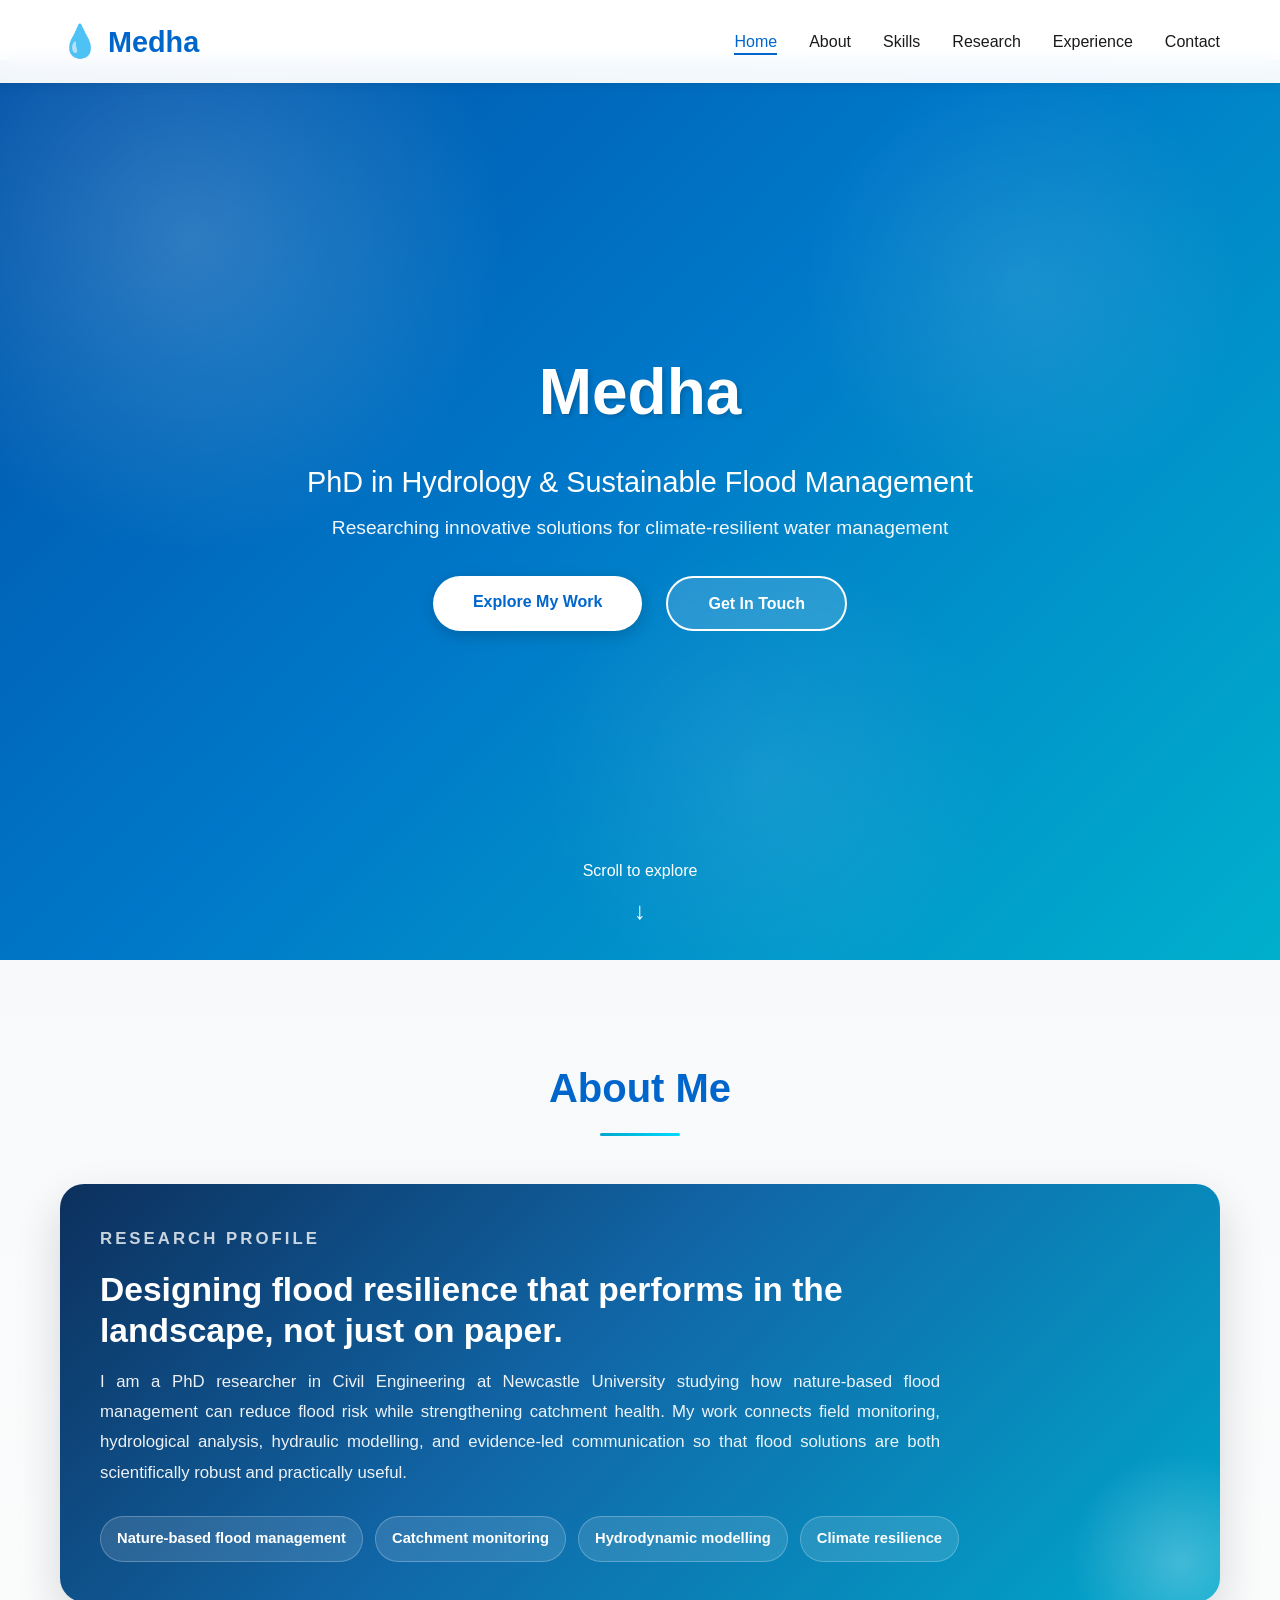
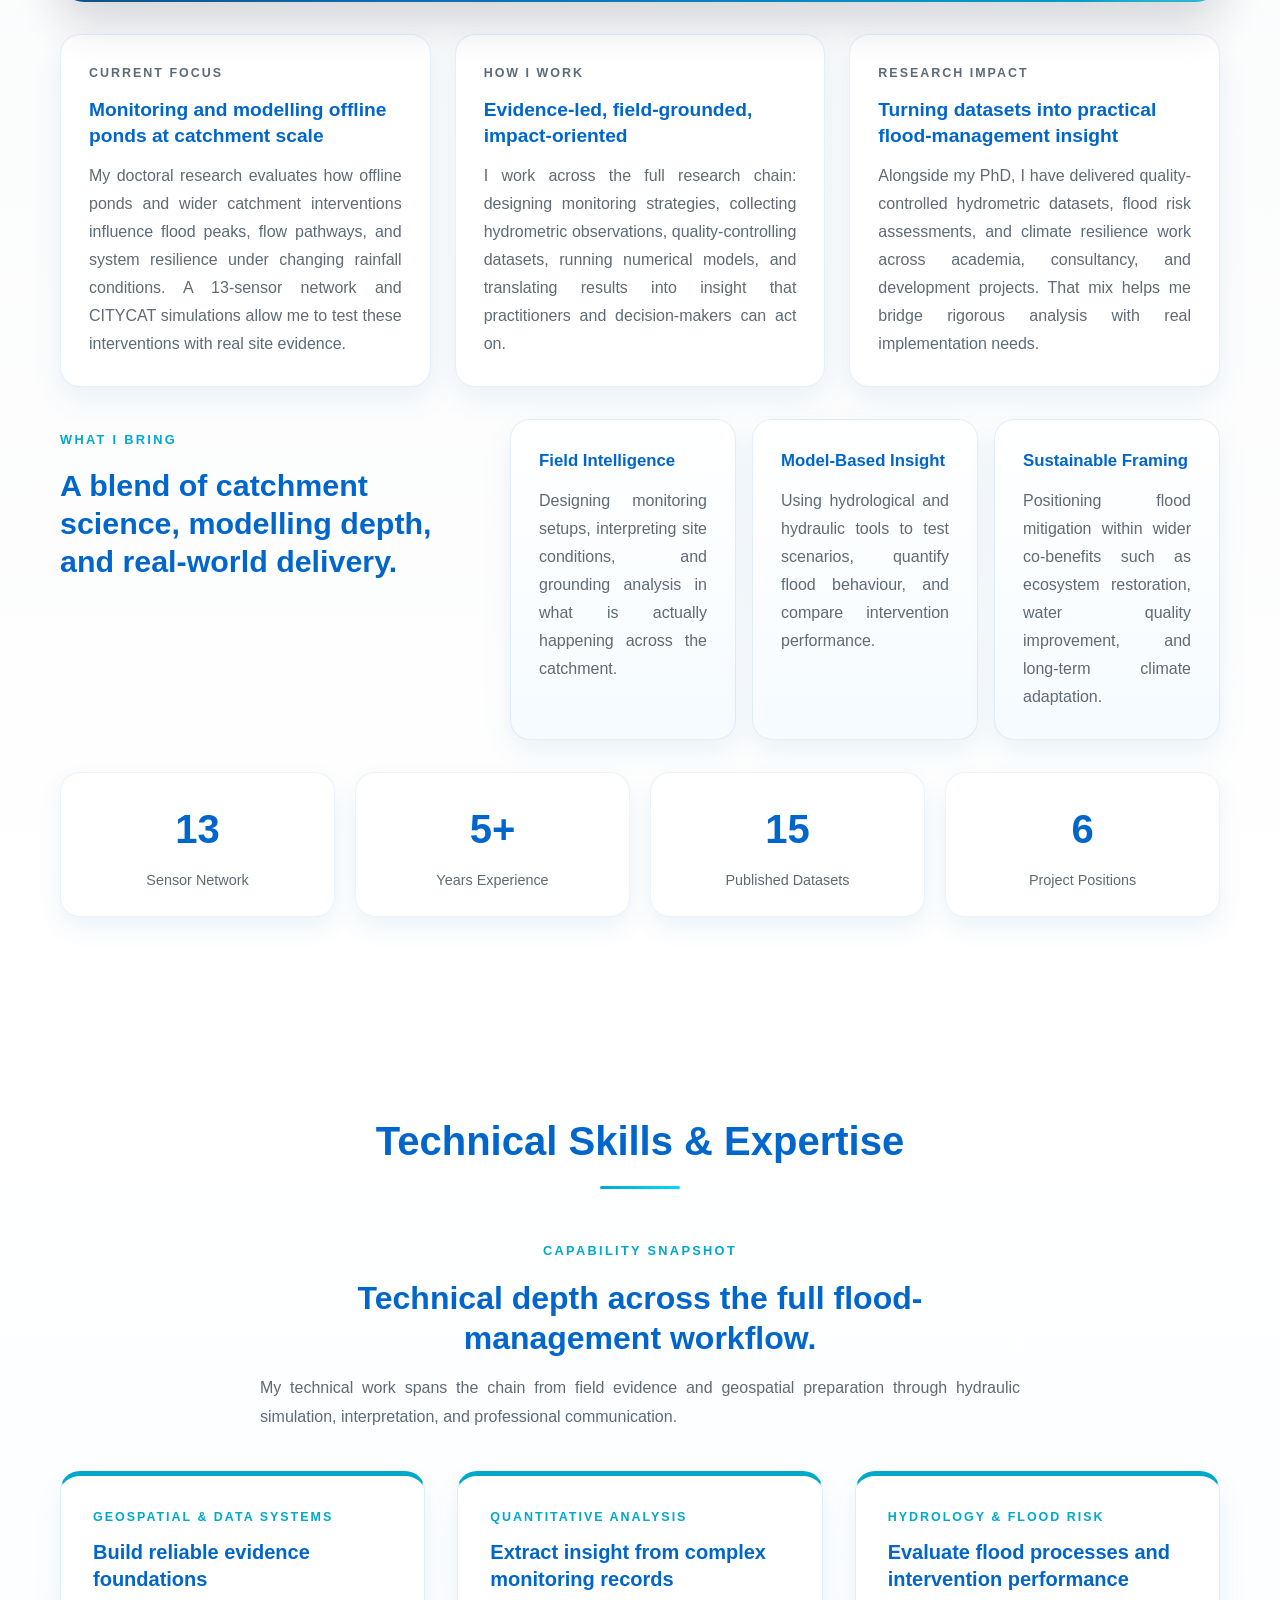
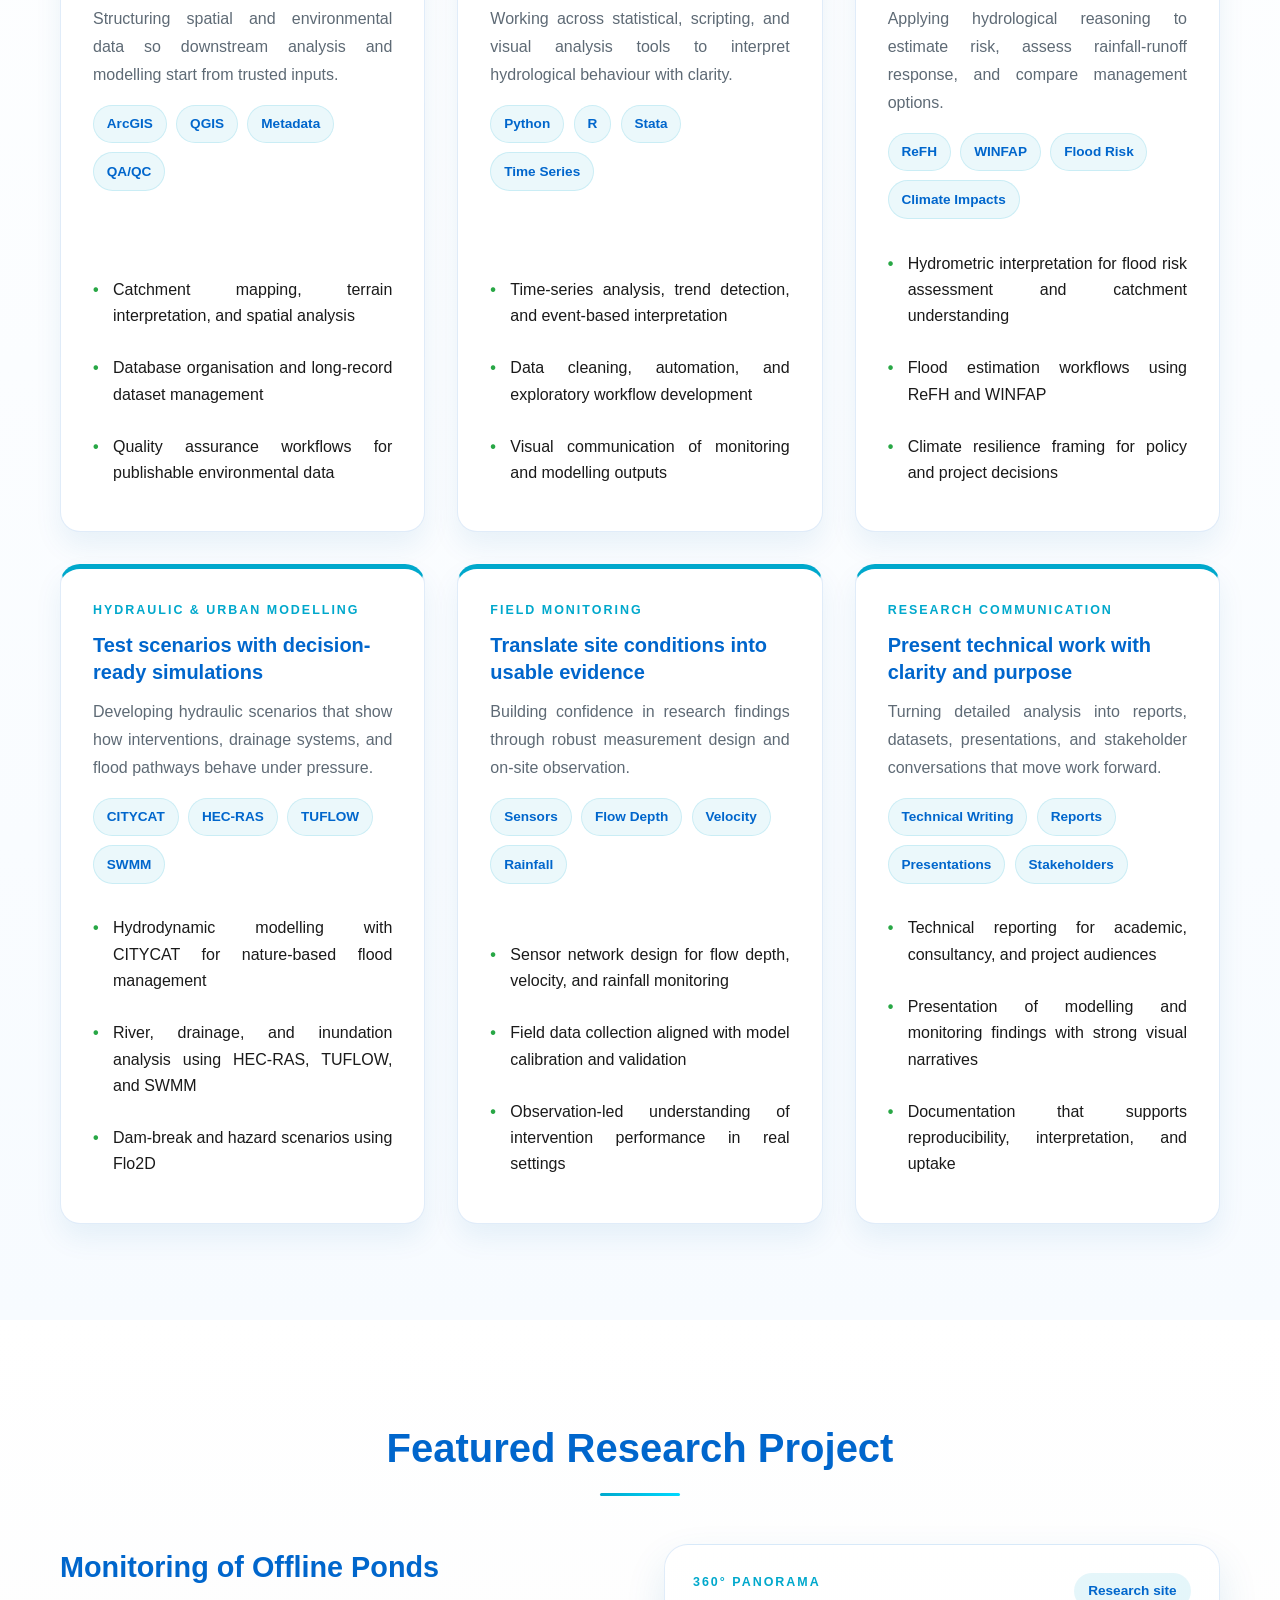
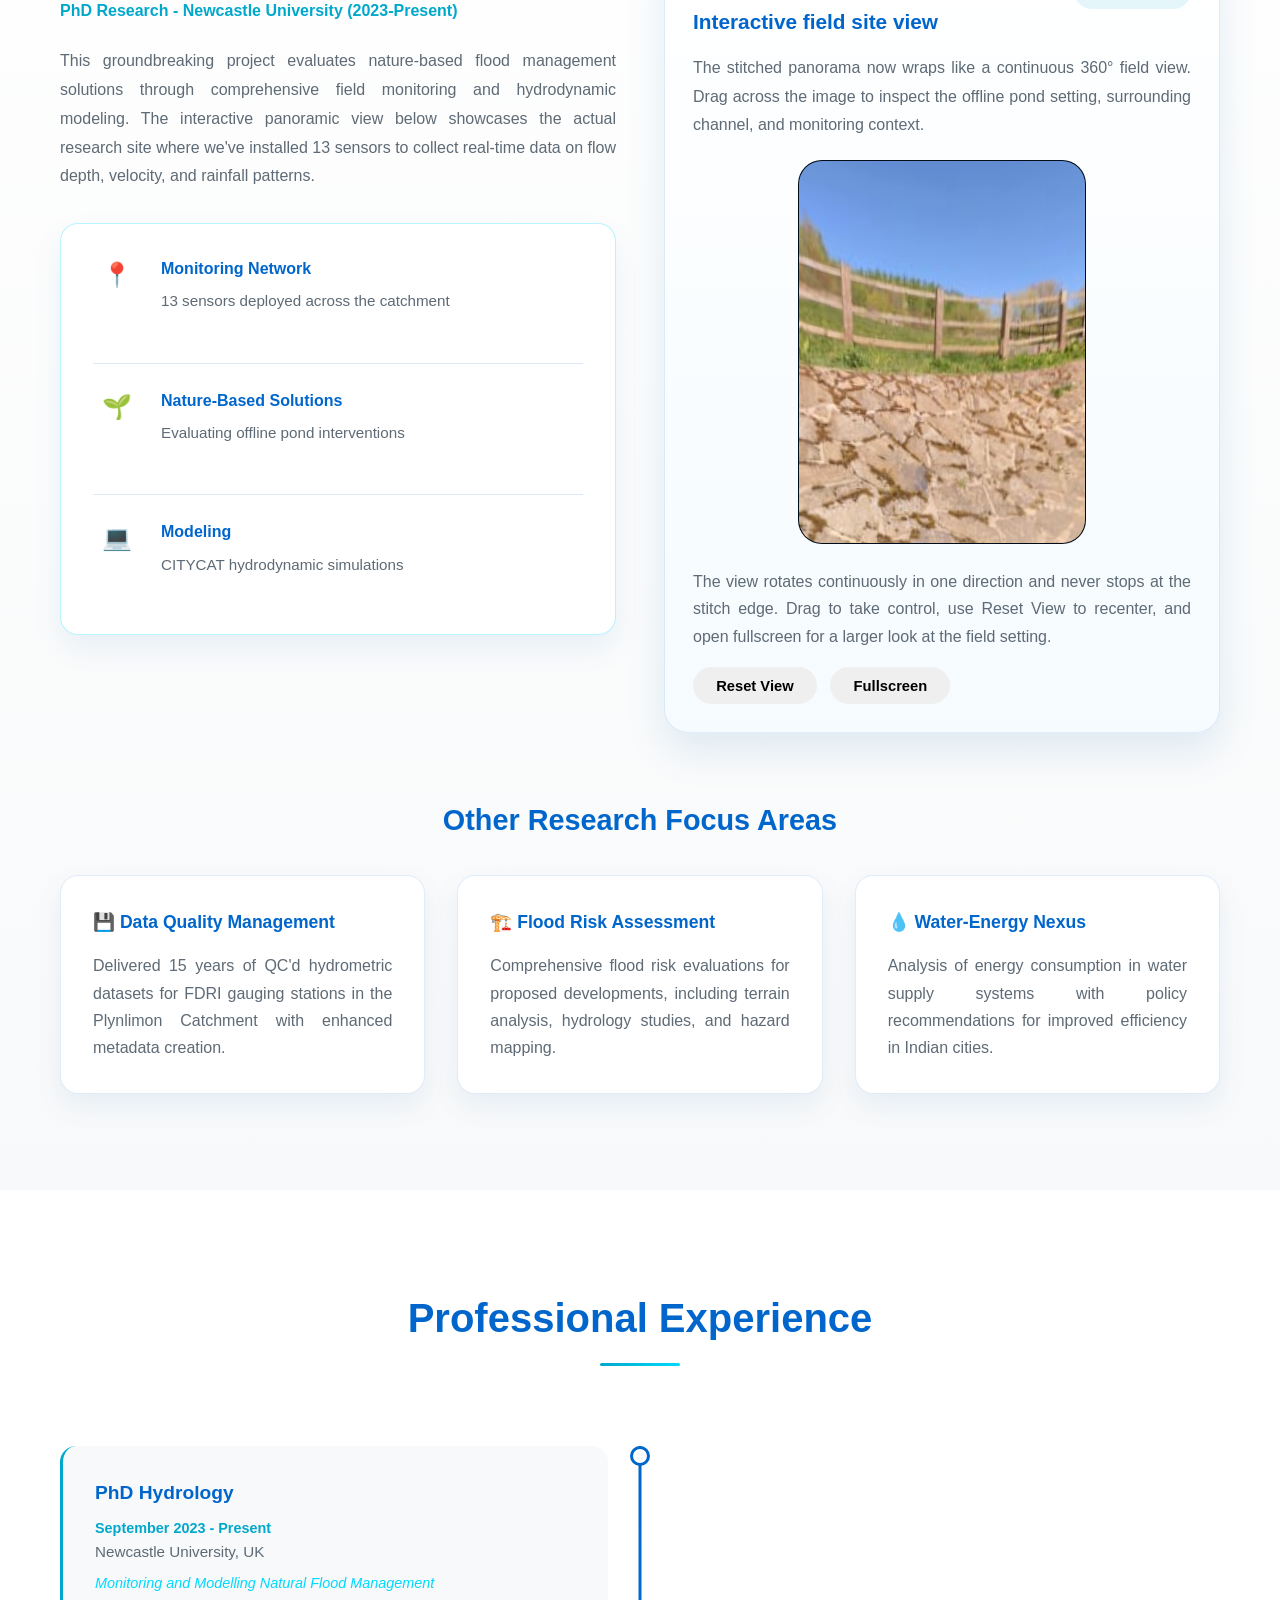
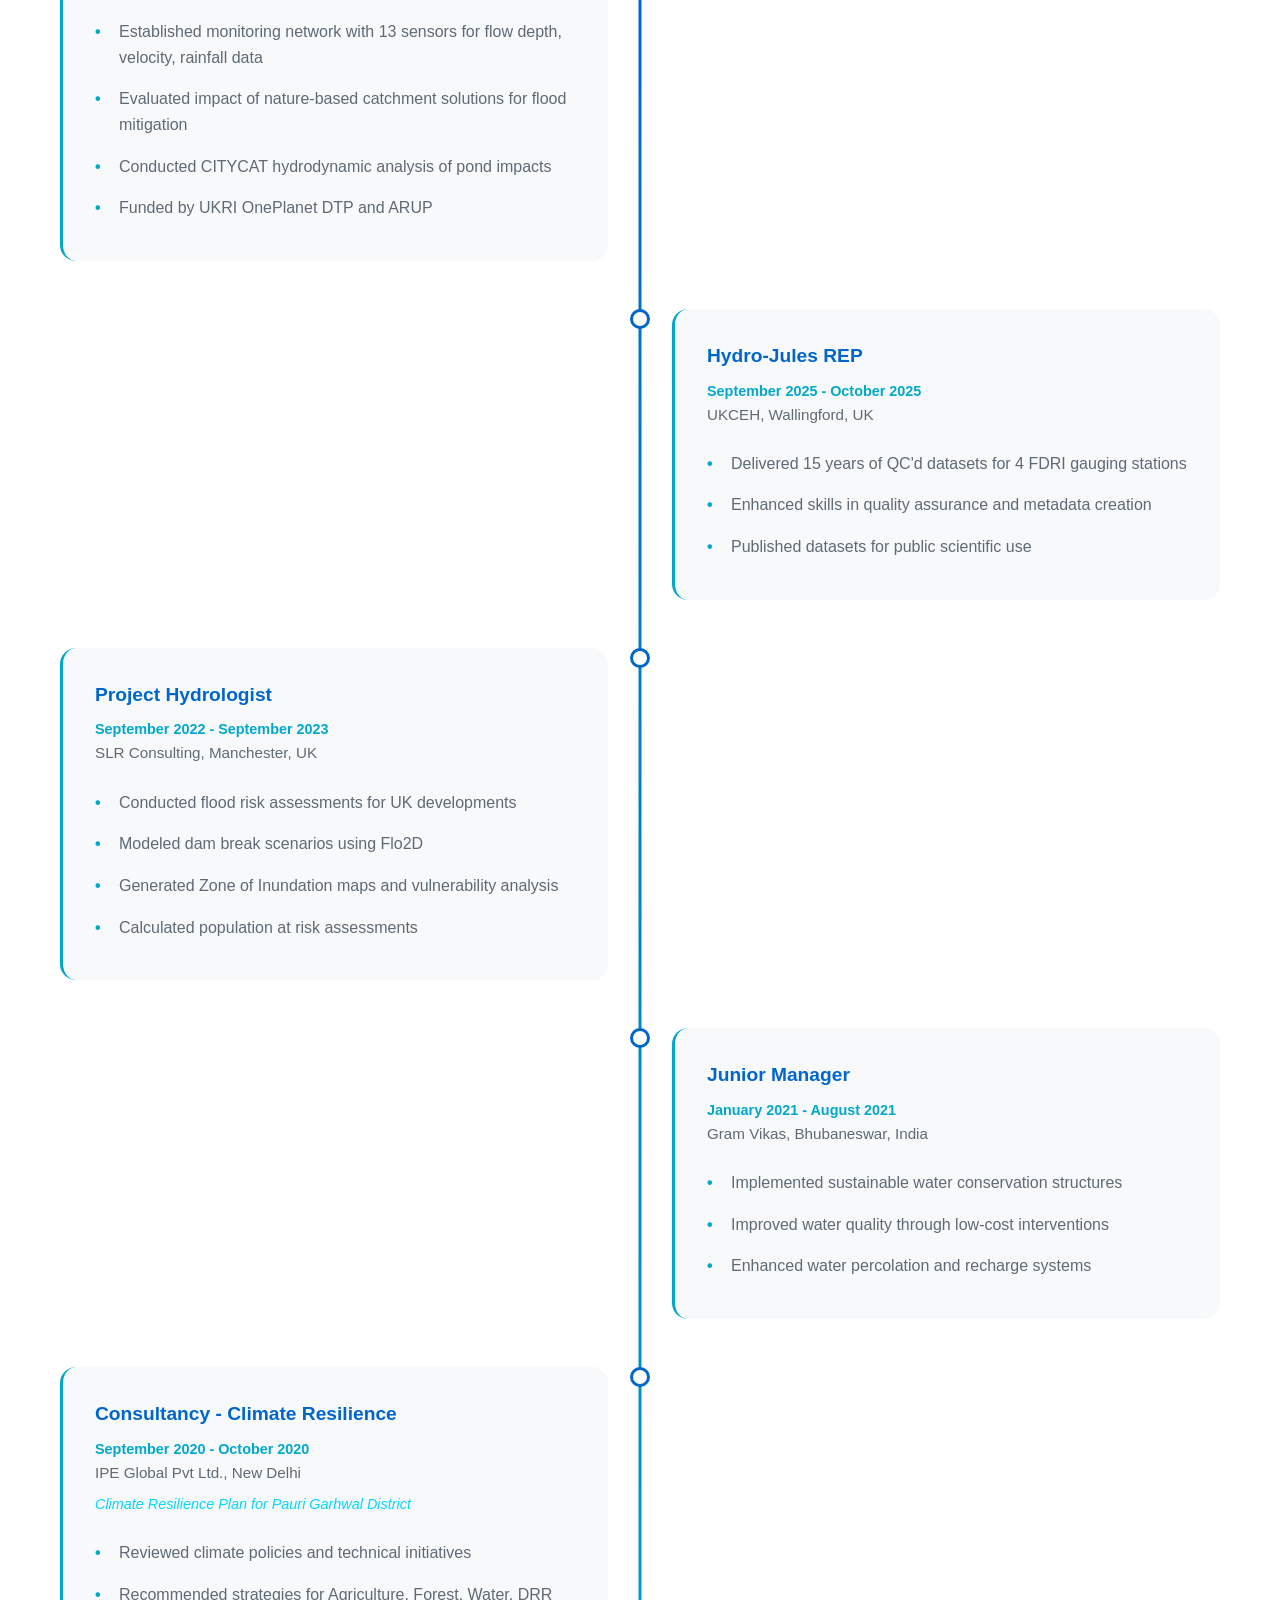
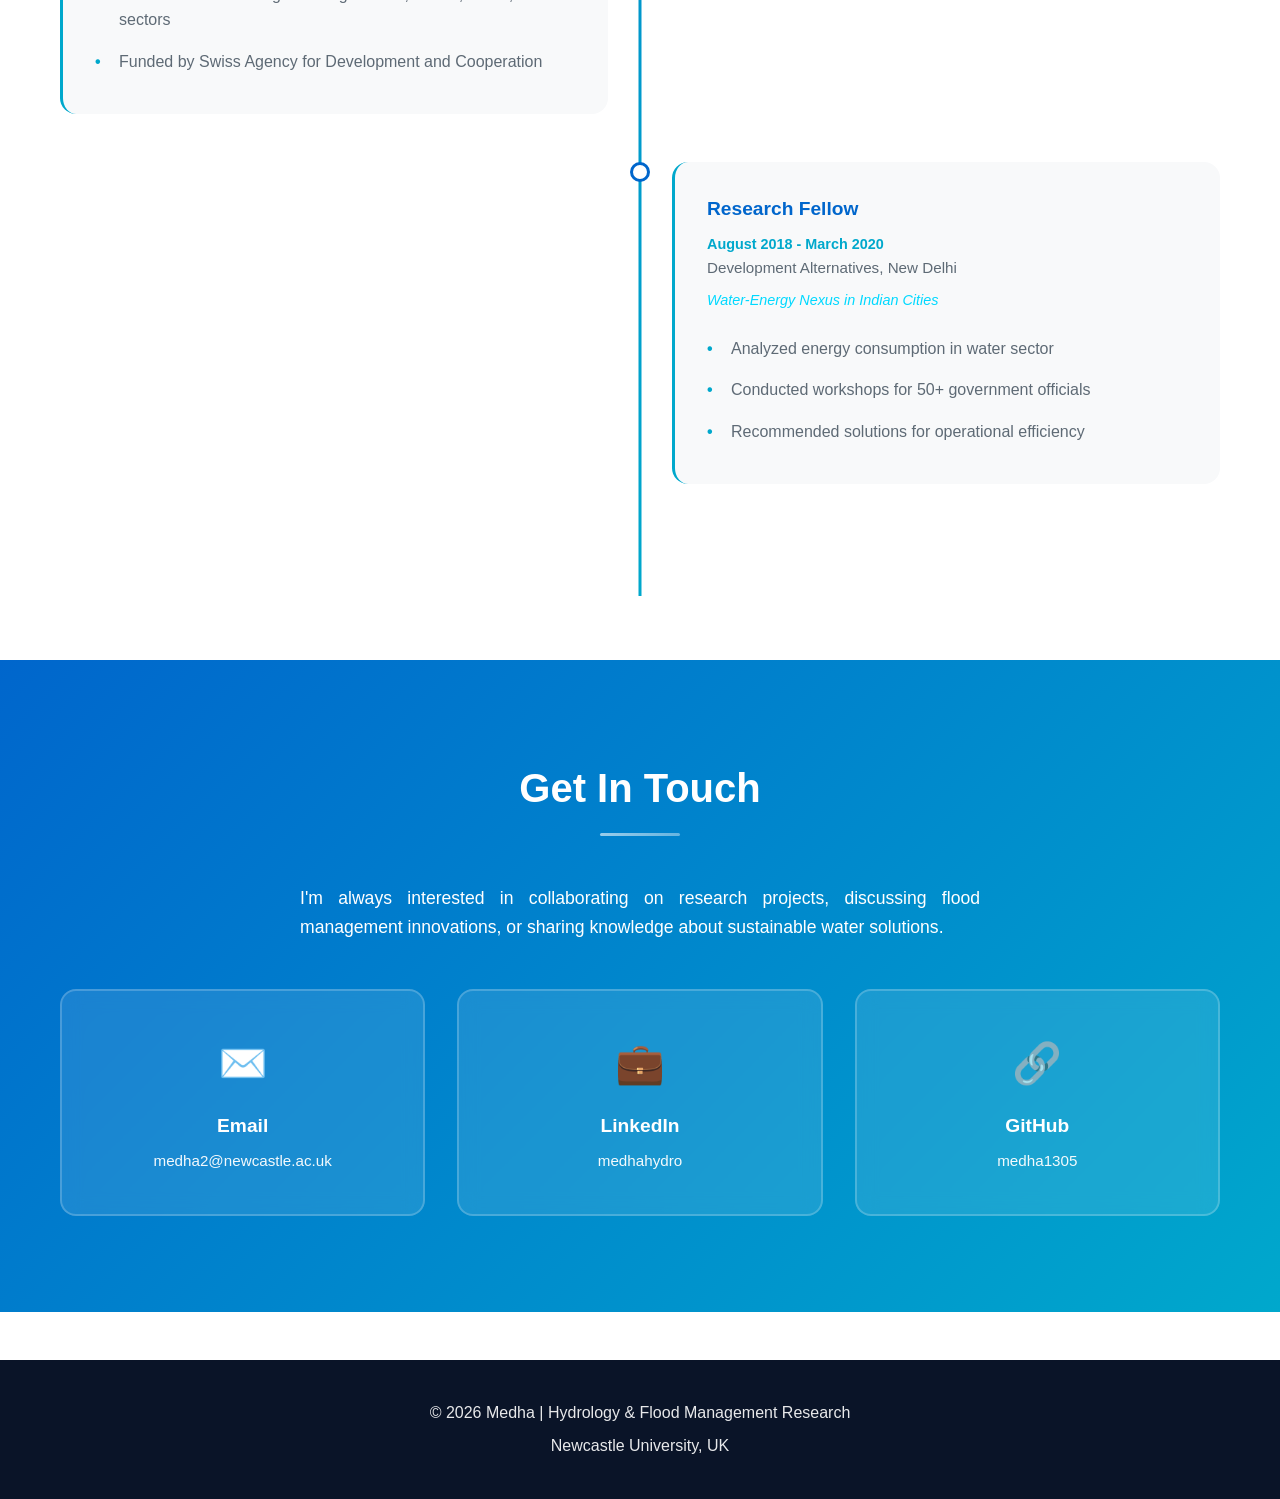
==== index.html @ 9f9d29f8 "Enhance panorama viewer with improved styles and functionality" ====
<!DOCTYPE html>
<html lang="en">
<head>
    <meta charset="UTF-8">
    <meta name="viewport" content="width=device-width, initial-scale=1.0">
    <title>Medha - Hydrology & Flood Management Research</title>
    <link rel="stylesheet" href="styles.css">
</head>
<body>
    <!-- Navigation Bar -->
    <nav class="navbar">
        <div class="nav-container">
            <div class="logo">
                <span class="logo-icon">&#128167;</span>
                <span>Medha</span>
            </div>
            <ul class="nav-menu">
                <li><a href="#home" class="nav-link active">Home</a></li>
                <li><a href="#about" class="nav-link">About</a></li>
                <li><a href="#skills" class="nav-link">Skills</a></li>
                <li><a href="#research" class="nav-link">Research</a></li>
                <li><a href="#experience" class="nav-link">Experience</a></li>
                <li><a href="#contact" class="nav-link">Contact</a></li>
            </ul>
            <div class="hamburger">
                <span></span>
                <span></span>
                <span></span>
            </div>
        </div>
    </nav>

    <!-- Hero Section -->
    <section id="home" class="hero">
        <div class="hero-content">
            <h1 class="hero-title">Medha</h1>
            <p class="hero-subtitle">PhD in Hydrology & Sustainable Flood Management</p>
            <p class="hero-description">Researching innovative solutions for climate-resilient water management</p>
            <div class="hero-cta">
                <a href="#about" class="btn btn-primary">Explore My Work</a>
                <a href="#contact" class="btn btn-outline">Get In Touch</a>
            </div>
        </div>
        <div class="hero-scroll">
            <span>Scroll to explore</span>
            <div class="scroll-icon">&darr;</div>
        </div>
    </section>

    <!-- About Section -->
    <section id="about" class="about">
        <div class="container">
            <h2 class="section-title">About Me</h2>
            <div class="about-content">
                <div class="about-intro-card">
                    <p class="section-kicker">Research Profile</p>
                    <h3>Designing flood resilience that performs in the landscape, not just on paper.</h3>
                    <p>I am a PhD researcher in Civil Engineering at Newcastle University studying how nature-based flood management can reduce flood risk while strengthening catchment health. My work connects field monitoring, hydrological analysis, hydraulic modelling, and evidence-led communication so that flood solutions are both scientifically robust and practically useful.</p>
                    <div class="about-pillars">
                        <span>Nature-based flood management</span>
                        <span>Catchment monitoring</span>
                        <span>Hydrodynamic modelling</span>
                        <span>Climate resilience</span>
                    </div>
                </div>

                <div class="about-story-grid">
                    <article class="about-panel">
                        <p class="about-panel-label">Current Focus</p>
                        <h4>Monitoring and modelling offline ponds at catchment scale</h4>
                        <p>My doctoral research evaluates how offline ponds and wider catchment interventions influence flood peaks, flow pathways, and system resilience under changing rainfall conditions. A 13-sensor network and CITYCAT simulations allow me to test these interventions with real site evidence.</p>
                    </article>

                    <article class="about-panel">
                        <p class="about-panel-label">How I Work</p>
                        <h4>Evidence-led, field-grounded, impact-oriented</h4>
                        <p>I work across the full research chain: designing monitoring strategies, collecting hydrometric observations, quality-controlling datasets, running numerical models, and translating results into insight that practitioners and decision-makers can act on.</p>
                    </article>

                    <article class="about-panel">
                        <p class="about-panel-label">Research Impact</p>
                        <h4>Turning datasets into practical flood-management insight</h4>
                        <p>Alongside my PhD, I have delivered quality-controlled hydrometric datasets, flood risk assessments, and climate resilience work across academia, consultancy, and development projects. That mix helps me bridge rigorous analysis with real implementation needs.</p>
                    </article>
                </div>

                <div class="about-focus">
                    <div class="about-focus-copy">
                        <p class="section-kicker">What I Bring</p>
                        <h3>A blend of catchment science, modelling depth, and real-world delivery.</h3>
                    </div>

                    <div class="about-focus-grid">
                        <article class="focus-card">
                            <h4>Field Intelligence</h4>
                            <p>Designing monitoring setups, interpreting site conditions, and grounding analysis in what is actually happening across the catchment.</p>
                        </article>

                        <article class="focus-card">
                            <h4>Model-Based Insight</h4>
                            <p>Using hydrological and hydraulic tools to test scenarios, quantify flood behaviour, and compare intervention performance.</p>
                        </article>

                        <article class="focus-card">
                            <h4>Sustainable Framing</h4>
                            <p>Positioning flood mitigation within wider co-benefits such as ecosystem restoration, water quality improvement, and long-term climate adaptation.</p>
                        </article>
                    </div>
                </div>

                <div class="about-stats">
                    <div class="stat">
                        <span class="stat-number">13</span>
                        <span class="stat-label">Sensor Network</span>
                    </div>
                    <div class="stat">
                        <span class="stat-number">5+</span>
                        <span class="stat-label">Years Experience</span>
                    </div>
                    <div class="stat">
                        <span class="stat-number">15</span>
                        <span class="stat-label">Published Datasets</span>
                    </div>
                    <div class="stat">
                        <span class="stat-number">6</span>
                        <span class="stat-label">Project Positions</span>
                    </div>
                </div>
            </div>
        </div>
    </section>

    <!-- Skills Section -->
    <section id="skills" class="skills">
        <div class="container">
            <h2 class="section-title">Technical Skills & Expertise</h2>
            <div class="skills-intro">
                <p class="section-kicker">Capability Snapshot</p>
                <h3>Technical depth across the full flood-management workflow.</h3>
                <p>My technical work spans the chain from field evidence and geospatial preparation through hydraulic simulation, interpretation, and professional communication.</p>
            </div>

            <div class="skills-grid">
                <div class="skill-category">
                    <p class="skill-label">Geospatial & Data Systems</p>
                    <h3>Build reliable evidence foundations</h3>
                    <p class="skill-summary">Structuring spatial and environmental data so downstream analysis and modelling start from trusted inputs.</p>
                    <div class="skill-tags">
                        <span>ArcGIS</span>
                        <span>QGIS</span>
                        <span>Metadata</span>
                        <span>QA/QC</span>
                    </div>
                    <ul>
                        <li>Catchment mapping, terrain interpretation, and spatial analysis</li>
                        <li>Database organisation and long-record dataset management</li>
                        <li>Quality assurance workflows for publishable environmental data</li>
                    </ul>
                </div>

                <div class="skill-category">
                    <p class="skill-label">Quantitative Analysis</p>
                    <h3>Extract insight from complex monitoring records</h3>
                    <p class="skill-summary">Working across statistical, scripting, and visual analysis tools to interpret hydrological behaviour with clarity.</p>
                    <div class="skill-tags">
                        <span>Python</span>
                        <span>R</span>
                        <span>Stata</span>
                        <span>Time Series</span>
                    </div>
                    <ul>
                        <li>Time-series analysis, trend detection, and event-based interpretation</li>
                        <li>Data cleaning, automation, and exploratory workflow development</li>
                        <li>Visual communication of monitoring and modelling outputs</li>
                    </ul>
                </div>

                <div class="skill-category">
                    <p class="skill-label">Hydrology & Flood Risk</p>
                    <h3>Evaluate flood processes and intervention performance</h3>
                    <p class="skill-summary">Applying hydrological reasoning to estimate risk, assess rainfall-runoff response, and compare management options.</p>
                    <div class="skill-tags">
                        <span>ReFH</span>
                        <span>WINFAP</span>
                        <span>Flood Risk</span>
                        <span>Climate Impacts</span>
                    </div>
                    <ul>
                        <li>Hydrometric interpretation for flood risk assessment and catchment understanding</li>
                        <li>Flood estimation workflows using ReFH and WINFAP</li>
                        <li>Climate resilience framing for policy and project decisions</li>
                    </ul>
                </div>

                <div class="skill-category">
                    <p class="skill-label">Hydraulic & Urban Modelling</p>
                    <h3>Test scenarios with decision-ready simulations</h3>
                    <p class="skill-summary">Developing hydraulic scenarios that show how interventions, drainage systems, and flood pathways behave under pressure.</p>
                    <div class="skill-tags">
                        <span>CITYCAT</span>
                        <span>HEC-RAS</span>
                        <span>TUFLOW</span>
                        <span>SWMM</span>
                    </div>
                    <ul>
                        <li>Hydrodynamic modelling with CITYCAT for nature-based flood management</li>
                        <li>River, drainage, and inundation analysis using HEC-RAS, TUFLOW, and SWMM</li>
                        <li>Dam-break and hazard scenarios using Flo2D</li>
                    </ul>
                </div>

                <div class="skill-category">
                    <p class="skill-label">Field Monitoring</p>
                    <h3>Translate site conditions into usable evidence</h3>
                    <p class="skill-summary">Building confidence in research findings through robust measurement design and on-site observation.</p>
                    <div class="skill-tags">
                        <span>Sensors</span>
                        <span>Flow Depth</span>
                        <span>Velocity</span>
                        <span>Rainfall</span>
                    </div>
                    <ul>
                        <li>Sensor network design for flow depth, velocity, and rainfall monitoring</li>
                        <li>Field data collection aligned with model calibration and validation</li>
                        <li>Observation-led understanding of intervention performance in real settings</li>
                    </ul>
                </div>

                <div class="skill-category">
                    <p class="skill-label">Research Communication</p>
                    <h3>Present technical work with clarity and purpose</h3>
                    <p class="skill-summary">Turning detailed analysis into reports, datasets, presentations, and stakeholder conversations that move work forward.</p>
                    <div class="skill-tags">
                        <span>Technical Writing</span>
                        <span>Reports</span>
                        <span>Presentations</span>
                        <span>Stakeholders</span>
                    </div>
                    <ul>
                        <li>Technical reporting for academic, consultancy, and project audiences</li>
                        <li>Presentation of modelling and monitoring findings with strong visual narratives</li>
                        <li>Documentation that supports reproducibility, interpretation, and uptake</li>
                    </ul>
                </div>
            </div>
        </div>
    </section>

    <!-- Research Section with 360 Panorama -->
    <section id="research" class="research">
        <div class="container">
            <h2 class="section-title">Featured Research Project</h2>

            <div class="research-content">
                <div class="research-info">
                    <h3>Monitoring of Offline Ponds</h3>
                    <p class="research-date">PhD Research - Newcastle University (2023-Present)</p>

                    <p>This groundbreaking project evaluates nature-based flood management solutions through comprehensive field monitoring and hydrodynamic modeling. The interactive panoramic view below showcases the actual research site where we've installed 13 sensors to collect real-time data on flow depth, velocity, and rainfall patterns.</p>

                    <div class="research-highlights">
                        <div class="highlight-item">
                            <span class="highlight-icon">&#128205;</span>
                            <div>
                                <h4>Monitoring Network</h4>
                                <p>13 sensors deployed across the catchment</p>
                            </div>
                        </div>
                        <div class="highlight-item">
                            <span class="highlight-icon">&#127793;</span>
                            <div>
                                <h4>Nature-Based Solutions</h4>
                                <p>Evaluating offline pond interventions</p>
                            </div>
                        </div>
                        <div class="highlight-item">
                            <span class="highlight-icon">&#128187;</span>
                            <div>
                                <h4>Modeling</h4>
                                <p>CITYCAT hydrodynamic simulations</p>
                            </div>
                        </div>
                    </div>
                </div>

                <!-- 360 Panorama Viewer -->
                <div class="panorama-section">
                    <div class="panorama-header">
                        <div>
                            <p class="panorama-eyebrow">360&deg; Panorama</p>
                            <h4>Interactive field site view</h4>
                        </div>
                        <span class="panorama-status">Research site</span>
                    </div>
                    <p class="panorama-caption">The stitched panorama now wraps like a continuous 360&deg; field view. Drag across the image to inspect the offline pond setting, surrounding channel, and monitoring context.</p>
                    <div class="panorama-frame">
                        <div class="panorama-viewer" id="panorama">
                            <div class="panorama-loading">
                                <span class="panorama-loading-label">Loading 360&deg; panorama...</span>
                            </div>
                        </div>
                    </div>
                    <div class="panorama-controls">
                        <p>The view rotates continuously in one direction and never stops at the stitch edge. Drag to take control, use Reset View to recenter, and open fullscreen for a larger look at the field setting.</p>
                        <div class="panorama-actions">
                            <button id="resetBtn" class="btn btn-small">Reset View</button>
                            <button id="fullscreenBtn" class="btn btn-small">Fullscreen</button>
                        </div>
                    </div>
                </div>
            </div>

            <!-- Other Projects -->
            <div class="other-projects">
                <h3>Other Research Focus Areas</h3>
                <div class="projects-grid">
                    <div class="project-card">
                        <h4>&#128190; Data Quality Management</h4>
                        <p>Delivered 15 years of QC'd hydrometric datasets for FDRI gauging stations in the Plynlimon Catchment with enhanced metadata creation.</p>
                    </div>
                    <div class="project-card">
                        <h4>&#127959;&#65039; Flood Risk Assessment</h4>
                        <p>Comprehensive flood risk evaluations for proposed developments, including terrain analysis, hydrology studies, and hazard mapping.</p>
                    </div>
                    <div class="project-card">
                        <h4>&#128167; Water-Energy Nexus</h4>
                        <p>Analysis of energy consumption in water supply systems with policy recommendations for improved efficiency in Indian cities.</p>
                    </div>
                </div>
            </div>
        </div>
    </section>

    <!-- Experience Section -->
    <section id="experience" class="experience">
        <div class="container">
            <h2 class="section-title">Professional Experience</h2>

            <div class="timeline">
                <div class="timeline-item">
                    <div class="timeline-marker"></div>
                    <div class="timeline-content">
                        <h3>PhD Hydrology</h3>
                        <p class="timeline-date">September 2023 - Present</p>
                        <p class="timeline-org">Newcastle University, UK</p>
                        <p class="timeline-project">Monitoring and Modelling Natural Flood Management</p>
                        <ul>
                            <li>Established monitoring network with 13 sensors for flow depth, velocity, rainfall data</li>
                            <li>Evaluated impact of nature-based catchment solutions for flood mitigation</li>
                            <li>Conducted CITYCAT hydrodynamic analysis of pond impacts</li>
                            <li>Funded by UKRI OnePlanet DTP and ARUP</li>
                        </ul>
                    </div>
                </div>

                <div class="timeline-item">
                    <div class="timeline-marker"></div>
                    <div class="timeline-content">
                        <h3>Hydro-Jules REP</h3>
                        <p class="timeline-date">September 2025 - October 2025</p>
                        <p class="timeline-org">UKCEH, Wallingford, UK</p>
                        <ul>
                            <li>Delivered 15 years of QC'd datasets for 4 FDRI gauging stations</li>
                            <li>Enhanced skills in quality assurance and metadata creation</li>
                            <li>Published datasets for public scientific use</li>
                        </ul>
                    </div>
                </div>

                <div class="timeline-item">
                    <div class="timeline-marker"></div>
                    <div class="timeline-content">
                        <h3>Project Hydrologist</h3>
                        <p class="timeline-date">September 2022 - September 2023</p>
                        <p class="timeline-org">SLR Consulting, Manchester, UK</p>
                        <ul>
                            <li>Conducted flood risk assessments for UK developments</li>
                            <li>Modeled dam break scenarios using Flo2D</li>
                            <li>Generated Zone of Inundation maps and vulnerability analysis</li>
                            <li>Calculated population at risk assessments</li>
                        </ul>
                    </div>
                </div>

                <div class="timeline-item">
                    <div class="timeline-marker"></div>
                    <div class="timeline-content">
                        <h3>Junior Manager</h3>
                        <p class="timeline-date">January 2021 - August 2021</p>
                        <p class="timeline-org">Gram Vikas, Bhubaneswar, India</p>
                        <ul>
                            <li>Implemented sustainable water conservation structures</li>
                            <li>Improved water quality through low-cost interventions</li>
                            <li>Enhanced water percolation and recharge systems</li>
                        </ul>
                    </div>
                </div>

                <div class="timeline-item">
                    <div class="timeline-marker"></div>
                    <div class="timeline-content">
                        <h3>Consultancy - Climate Resilience</h3>
                        <p class="timeline-date">September 2020 - October 2020</p>
                        <p class="timeline-org">IPE Global Pvt Ltd., New Delhi</p>
                        <p class="timeline-project">Climate Resilience Plan for Pauri Garhwal District</p>
                        <ul>
                            <li>Reviewed climate policies and technical initiatives</li>
                            <li>Recommended strategies for Agriculture, Forest, Water, DRR sectors</li>
                            <li>Funded by Swiss Agency for Development and Cooperation</li>
                        </ul>
                    </div>
                </div>

                <div class="timeline-item">
                    <div class="timeline-marker"></div>
                    <div class="timeline-content">
                        <h3>Research Fellow</h3>
                        <p class="timeline-date">August 2018 - March 2020</p>
                        <p class="timeline-org">Development Alternatives, New Delhi</p>
                        <p class="timeline-project">Water-Energy Nexus in Indian Cities</p>
                        <ul>
                            <li>Analyzed energy consumption in water sector</li>
                            <li>Conducted workshops for 50+ government officials</li>
                            <li>Recommended solutions for operational efficiency</li>
                        </ul>
                    </div>
                </div>
            </div>
        </div>
    </section>

    <!-- Contact Section -->
    <section id="contact" class="contact">
        <div class="container">
            <h2 class="section-title">Get In Touch</h2>

            <div class="contact-content">
                <p>I'm always interested in collaborating on research projects, discussing flood management innovations, or sharing knowledge about sustainable water solutions.</p>

                <div class="contact-methods">
                    <a href="mailto:medha2@newcastle.ac.uk" class="contact-card">
                        <span class="contact-icon">&#9993;&#65039;</span>
                        <h3>Email</h3>
                        <p>medha2@newcastle.ac.uk</p>
                    </a>

                    <a href="https://www.linkedin.com/in/medhahydro/" target="_blank" class="contact-card">
                        <span class="contact-icon">&#128188;</span>
                        <h3>LinkedIn</h3>
                        <p>medhahydro</p>
                    </a>

                    <a href="https://github.com/medha1305" target="_blank" class="contact-card">
                        <span class="contact-icon">&#128279;</span>
                        <h3>GitHub</h3>
                        <p>medha1305</p>
                    </a>
                </div>
            </div>
        </div>
    </section>

    <!-- Footer -->
    <footer class="footer">
        <div class="container">
            <p>&copy; 2026 Medha | Hydrology & Flood Management Research</p>
            <p>Newcastle University, UK</p>
        </div>
    </footer>

    <script src="script.js"></script>
</body>
</html>
---- styles.css ----
* {
    margin: 0;
    padding: 0;
    box-sizing: border-box;
}

:root {
    --primary: #0066cc;
    --secondary: #00a8cc;
    --accent: #00d9ff;
    --dark: #0a1428;
    --light: #f8f9fa;
    --text: #1a1a1a;
    --text-light: #5e6a75;
    --border: #dce8f5;
    --success: #28a745;
}

html {
    scroll-behavior: smooth;
}

body {
    font-family: "Segoe UI", Tahoma, Geneva, Verdana, sans-serif;
    line-height: 1.6;
    color: var(--text);
    background: #fff;
    overflow-x: hidden;
}

.container {
    max-width: 1200px;
    margin: 0 auto;
    padding: 0 20px;
}

/* ===========================
   Navigation Bar
   =========================== */
.navbar {
    position: fixed;
    top: 0;
    width: 100%;
    background: rgba(255, 255, 255, 0.95);
    backdrop-filter: blur(10px);
    box-shadow: 0 2px 10px rgba(0, 0, 0, 0.08);
    z-index: 1000;
    transition: all 0.3s ease;
}

.nav-container {
    max-width: 1200px;
    margin: 0 auto;
    padding: 1rem 20px;
    display: flex;
    justify-content: space-between;
    align-items: center;
}

.logo {
    font-size: 1.8rem;
    font-weight: 700;
    color: var(--primary);
    display: flex;
    align-items: center;
    gap: 0.5rem;
    cursor: pointer;
    transition: transform 0.3s ease;
}

.logo:hover {
    transform: scale(1.05);
}

.logo-icon {
    font-size: 2rem;
}

.nav-menu {
    display: flex;
    list-style: none;
    gap: 2rem;
}

.nav-link {
    text-decoration: none;
    color: var(--text);
    font-weight: 500;
    transition: color 0.3s ease;
    position: relative;
}

.nav-link:hover,
.nav-link.active {
    color: var(--primary);
}

.nav-link.active::after {
    content: "";
    position: absolute;
    bottom: -5px;
    left: 0;
    width: 100%;
    height: 2px;
    background: var(--primary);
}

.hamburger {
    display: none;
    flex-direction: column;
    cursor: pointer;
}

.hamburger span {
    width: 25px;
    height: 3px;
    background: var(--text);
    margin: 4px 0;
    transition: 0.3s;
}

/* ===========================
   Hero Section
   =========================== */
.hero {
    margin-top: 60px;
    min-height: 100vh;
    background: linear-gradient(135deg, #0051a8 0%, #0077c8 45%, #00b0cc 100%);
    color: white;
    display: flex;
    flex-direction: column;
    justify-content: center;
    align-items: center;
    text-align: center;
    position: relative;
    overflow: hidden;
}

.hero::before {
    content: "";
    position: absolute;
    inset: 0;
    background:
        radial-gradient(circle at 15% 20%, rgba(255, 255, 255, 0.18), transparent 24%),
        radial-gradient(circle at 80% 25%, rgba(255, 255, 255, 0.1), transparent 18%),
        radial-gradient(circle at 60% 80%, rgba(255, 255, 255, 0.08), transparent 22%);
}

.hero-content {
    position: relative;
    z-index: 2;
    padding: 0 20px;
}

.hero-title {
    font-size: 4rem;
    font-weight: 800;
    margin-bottom: 1rem;
    text-shadow: 2px 2px 4px rgba(0, 0, 0, 0.18);
}

.hero-subtitle {
    font-size: 1.8rem;
    margin-bottom: 0.5rem;
    font-weight: 300;
}

.hero-description {
    font-size: 1.2rem;
    margin: 0 auto 2rem;
    opacity: 0.95;
    max-width: 640px;
}

.hero-cta {
    display: flex;
    gap: 1.5rem;
    justify-content: center;
    margin-bottom: 3rem;
    flex-wrap: wrap;
}

.btn {
    padding: 0.8rem 2.5rem;
    border: none;
    border-radius: 999px;
    font-weight: 600;
    text-decoration: none;
    cursor: pointer;
    transition: all 0.3s ease;
    font-size: 1rem;
    display: inline-block;
}

.btn-primary {
    background: white;
    color: var(--primary);
    box-shadow: 0 4px 15px rgba(0, 0, 0, 0.18);
}

.btn-primary:hover {
    transform: translateY(-3px);
    box-shadow: 0 6px 20px rgba(0, 0, 0, 0.28);
}

.btn-outline {
    background: rgba(255, 255, 255, 0.15);
    color: white;
    border: 2px solid white;
    backdrop-filter: blur(8px);
}

.btn-outline:hover {
    background: rgba(255, 255, 255, 0.25);
    color: white;
    border-color: white;
    transform: translateY(-3px);
    box-shadow: 0 6px 20px rgba(0, 0, 0, 0.2);
}

.btn-small {
    padding: 0.65rem 1.45rem;
    font-size: 0.92rem;
}

.hero-scroll {
    position: absolute;
    bottom: 30px;
    z-index: 2;
    display: flex;
    flex-direction: column;
    align-items: center;
    gap: 0.5rem;
    color: white;
    animation: bounce 2s infinite;
}

@keyframes bounce {
    0%, 100% { transform: translateY(0); }
    50% { transform: translateY(10px); }
}

.scroll-icon {
    font-size: 1.5rem;
}

/* ===========================
   Shared Section Elements
   =========================== */
.section-title {
    font-size: 2.5rem;
    margin-bottom: 3rem;
    text-align: center;
    color: var(--primary);
    position: relative;
    padding-bottom: 1rem;
}

.section-title::after {
    content: "";
    position: absolute;
    bottom: 0;
    left: 50%;
    transform: translateX(-50%);
    width: 80px;
    height: 3px;
    background: linear-gradient(to right, var(--secondary), var(--accent));
    border-radius: 2px;
}

.section-kicker {
    display: inline-block;
    margin-bottom: 1rem;
    color: var(--secondary);
    font-size: 0.8rem;
    font-weight: 700;
    letter-spacing: 0.18em;
    text-transform: uppercase;
}

/* ===========================
   About Section
   =========================== */
.about {
    padding: 6rem 0;
    background: linear-gradient(to bottom, #f8f9fa 0%, #ffffff 100%);
}

.about-content {
    display: grid;
    gap: 2rem;
}

.about-intro-card {
    position: relative;
    padding: 2.5rem;
    border-radius: 24px;
    background: linear-gradient(135deg, #0c305d 0%, #1167a8 45%, #00a8cc 100%);
    color: white;
    overflow: hidden;
    box-shadow: 0 20px 45px rgba(10, 20, 40, 0.16);
}

.about-intro-card::after {
    content: "";
    position: absolute;
    right: -70px;
    bottom: -70px;
    width: 220px;
    height: 220px;
    border-radius: 50%;
    background: radial-gradient(circle, rgba(255, 255, 255, 0.25) 0%, rgba(255, 255, 255, 0) 70%);
}

.about-intro-card .section-kicker {
    color: rgba(255, 255, 255, 0.78);
}

.about-intro-card h3 {
    position: relative;
    max-width: 760px;
    margin-bottom: 1rem;
    font-size: 2.1rem;
    line-height: 1.2;
}

.about-intro-card p {
    position: relative;
    max-width: 840px;
    font-size: 1.05rem;
    line-height: 1.8;
    color: rgba(255, 255, 255, 0.92);
    text-align: justify;
}

.about-pillars {
    position: relative;
    display: flex;
    flex-wrap: wrap;
    gap: 0.75rem;
    margin-top: 1.75rem;
}

.about-pillars span {
    padding: 0.65rem 1rem;
    border-radius: 999px;
    background: rgba(255, 255, 255, 0.12);
    border: 1px solid rgba(255, 255, 255, 0.24);
    font-size: 0.92rem;
    font-weight: 600;
}

.about-story-grid {
    display: grid;
    grid-template-columns: repeat(3, minmax(0, 1fr));
    gap: 1.5rem;
}

.about-panel,
.focus-card {
    padding: 1.75rem;
    border-radius: 20px;
    background: white;
    border: 1px solid rgba(0, 102, 204, 0.1);
    box-shadow: 0 12px 30px rgba(17, 103, 168, 0.08);
}

.about-panel-label {
    margin-bottom: 0.75rem;
    color: var(--secondary);
    font-size: 0.78rem;
    font-weight: 700;
    letter-spacing: 0.16em;
    text-transform: uppercase;
}

.about-panel h4,
.about-focus-copy h3,
.focus-card h4 {
    color: var(--primary);
}

.about-panel h4 {
    margin-bottom: 0.85rem;
    font-size: 1.2rem;
    line-height: 1.35;
}

.about-panel p,
.focus-card p {
    color: var(--text-light);
    line-height: 1.75;
    text-align: justify;
}

.about-focus {
    display: grid;
    grid-template-columns: minmax(0, 0.75fr) minmax(0, 1.25fr);
    gap: 1.5rem;
    align-items: start;
}

.about-focus-copy {
    padding: 0.4rem 0;
}

.about-focus-copy h3 {
    font-size: 1.9rem;
    line-height: 1.25;
}

.about-focus-grid {
    display: grid;
    grid-template-columns: repeat(3, minmax(0, 1fr));
    gap: 1rem;
}

.focus-card {
    background: linear-gradient(180deg, #ffffff 0%, #f6fbff 100%);
}

.focus-card h4 {
    margin-bottom: 0.75rem;
    font-size: 1.05rem;
}

.about-stats {
    display: grid;
    grid-template-columns: repeat(auto-fit, minmax(180px, 1fr));
    gap: 1.25rem;
}

.stat {
    text-align: center;
    padding: 1.5rem;
    border-radius: 20px;
    background: white;
    border: 1px solid rgba(0, 102, 204, 0.08);
    box-shadow: 0 10px 24px rgba(17, 103, 168, 0.08);
}

.stat-number {
    display: block;
    font-size: 2.5rem;
    font-weight: 700;
    color: var(--primary);
}

.stat-label {
    display: block;
    font-size: 0.9rem;
    color: var(--text-light);
    margin-top: 0.5rem;
}

/* ===========================
   Skills Section
   =========================== */
.skills {
    padding: 6rem 0;
    background: linear-gradient(180deg, #ffffff 0%, #f7fbff 100%);
}

.skills-intro {
    max-width: 760px;
    margin: 0 auto 2.5rem;
    text-align: center;
}

.skills-intro h3 {
    margin-bottom: 1rem;
    color: var(--primary);
    font-size: 2rem;
    line-height: 1.25;
}

.skills-intro p:last-child {
    color: var(--text-light);
    line-height: 1.8;
    text-align: justify;
}

.skills-grid {
    display: grid;
    grid-template-columns: repeat(auto-fit, minmax(280px, 1fr));
    gap: 2rem;
}

.skill-category {
    display: flex;
    flex-direction: column;
    background: white;
    padding: 2rem;
    border-radius: 20px;
    border: 1px solid rgba(0, 102, 204, 0.12);
    border-top: 5px solid var(--secondary);
    transition: all 0.3s ease;
    box-shadow: 0 14px 28px rgba(17, 103, 168, 0.08);
}

.skill-category:hover {
    transform: translateY(-5px);
    box-shadow: 0 22px 38px rgba(17, 103, 168, 0.14);
}

.skill-label {
    margin-bottom: 0.65rem;
    color: var(--secondary);
    font-size: 0.78rem;
    font-weight: 700;
    letter-spacing: 0.16em;
    text-transform: uppercase;
}

.skill-category h3 {
    color: var(--primary);
    margin-bottom: 0.75rem;
    font-size: 1.25rem;
    line-height: 1.35;
}

.skill-summary {
    margin-bottom: 1rem;
    color: var(--text-light);
    line-height: 1.75;
    text-align: justify;
}

.skill-tags {
    display: flex;
    flex-wrap: wrap;
    gap: 0.6rem;
    margin-bottom: 1.2rem;
}

.skill-tags span {
    padding: 0.45rem 0.8rem;
    border-radius: 999px;
    background: rgba(0, 168, 204, 0.08);
    border: 1px solid rgba(0, 168, 204, 0.14);
    color: var(--primary);
    font-size: 0.85rem;
    font-weight: 600;
}

.skill-category ul {
    list-style: none;
    margin-top: auto;
}

.skill-category li {
    padding: 0.8rem 0 0.8rem 1.25rem;
    color: var(--text);
    position: relative;
    line-height: 1.65;
    text-align: justify;
}

.skill-category li::before {
    content: "\2022";
    position: absolute;
    left: 0;
    color: var(--success);
    font-weight: 700;
}

/* ===========================
   Research Section
   =========================== */
.research {
    padding: 6rem 0;
    background: linear-gradient(to bottom, #ffffff 0%, #f8f9fa 100%);
}

.research-content {
    display: grid;
    grid-template-columns: 1fr 1fr;
    gap: 3rem;
    margin-bottom: 4rem;
    align-items: start;
}

.research-info h3 {
    font-size: 1.8rem;
    color: var(--primary);
    margin-bottom: 0.5rem;
}

.research-date {
    color: var(--secondary);
    font-weight: 600;
    margin-bottom: 1.5rem;
    display: block;
}

.research-info p:not(.research-date) {
    color: var(--text-light);
    line-height: 1.8;
    margin-bottom: 1.5rem;
    text-align: justify;
}

.research-highlights {
    background: white;
    padding: 2rem;
    border-radius: 18px;
    border: 1px solid rgba(0, 217, 255, 0.28);
    margin-top: 2rem;
    box-shadow: 0 14px 30px rgba(17, 103, 168, 0.08);
}

.highlight-item {
    display: flex;
    gap: 1.25rem;
    margin-bottom: 1.5rem;
    padding-bottom: 1.5rem;
    border-bottom: 1px solid var(--border);
}

.highlight-item:last-child {
    margin-bottom: 0;
    border-bottom: none;
    padding-bottom: 0;
}

.highlight-icon {
    font-size: 1.5rem;
    min-width: 48px;
    text-align: center;
}

.highlight-item h4 {
    color: var(--primary);
    margin-bottom: 0.35rem;
}

.highlight-item p {
    font-size: 0.95rem;
    color: var(--text-light);
    text-align: justify;
}

.panorama-section {
    background: linear-gradient(180deg, #ffffff 0%, #f5fbff 100%);
    border: 1px solid rgba(0, 102, 204, 0.12);
    border-radius: 24px;
    box-shadow: 0 18px 40px rgba(17, 103, 168, 0.12);
    overflow: hidden;
}

.panorama-header {
    display: flex;
    justify-content: space-between;
    align-items: flex-start;
    gap: 1rem;
    padding: 1.75rem 1.75rem 0;
}

.panorama-eyebrow {
    margin-bottom: 0.75rem;
    color: var(--secondary);
    font-size: 0.78rem;
    font-weight: 700;
    letter-spacing: 0.16em;
    text-transform: uppercase;
}

.panorama-section h4 {
    color: var(--primary);
    font-size: 1.3rem;
}

.panorama-status {
    display: inline-flex;
    align-items: center;
    padding: 0.45rem 0.9rem;
    border-radius: 999px;
    background: rgba(0, 168, 204, 0.1);
    color: var(--primary);
    font-size: 0.85rem;
    font-weight: 700;
}

.panorama-caption {
    padding: 1rem 1.75rem 0;
    color: var(--text-light);
    line-height: 1.8;
    text-align: justify;
}

.panorama-frame {
    padding: 1.25rem 1.75rem 1.5rem;
    display: flex;
    justify-content: center;
}

.panorama-viewer {
    width: min(100%, 18rem);
    aspect-ratio: 3 / 4;
    background: #000000;
    border-radius: 24px;
    overflow: hidden;
    position: relative;
    cursor: grab;
    touch-action: none;
    isolation: isolate;
    border: 1px solid rgba(0, 102, 204, 0.12);
}

.panorama-viewer:fullscreen {
    width: min(100vw, calc((100vh - 2rem) * 3 / 4));
    max-width: none;
    margin: auto;
}

.panorama-viewer.is-dragging,
.panorama-viewer:active {
    cursor: grabbing;
}

.panorama-viewer.is-loading .panorama-canvas {
    opacity: 0.08;
}

.panorama-canvas {
    display: block;
    position: absolute;
    inset: 0;
    width: 100%;
    height: 100%;
    z-index: 1;
    filter: saturate(1.05) contrast(1.03);
    transition: opacity 0.3s ease;
}

.panorama-loading {
    position: absolute;
    inset: 0;
    display: flex;
    align-items: center;
    justify-content: center;
    padding: 1.5rem;
    background: linear-gradient(135deg, rgba(255, 255, 255, 0.3) 0%, rgba(240, 249, 255, 0.94) 100%);
    text-align: center;
    z-index: 2;
}

.panorama-viewer.is-ready .panorama-loading {
    opacity: 0;
    visibility: hidden;
    pointer-events: none;
    transition: opacity 0.3s ease, visibility 0.3s ease;
}

.panorama-viewer.is-error .panorama-loading {
    background: linear-gradient(135deg, #fff4f4 0%, #fffaf2 100%);
}

.panorama-loading-label {
    display: inline-flex;
    align-items: center;
    gap: 0.75rem;
    padding: 0.9rem 1.15rem;
    border-radius: 999px;
    background: rgba(255, 255, 255, 0.92);
    border: 1px solid rgba(0, 102, 204, 0.12);
    color: var(--primary);
    font-weight: 700;
}

.panorama-loading-label::before {
    content: "";
    width: 0.8rem;
    height: 0.8rem;
    border-radius: 50%;
    border: 2px solid var(--secondary);
    border-top-color: transparent;
    animation: spin 0.9s linear infinite;
}

.panorama-viewer.is-error .panorama-loading-label::before {
    display: none;
}

@keyframes spin {
    from { transform: rotate(0deg); }
    to { transform: rotate(360deg); }
}

.panorama-controls {
    padding: 0 1.75rem 1.75rem;
    background: transparent;
    text-align: left;
}

.panorama-controls p {
    color: var(--text-light);
    margin-bottom: 1.1rem;
    line-height: 1.7;
    text-align: justify;
}

.panorama-actions {
    display: flex;
    gap: 0.85rem;
    flex-wrap: wrap;
}

.other-projects {
    margin-top: 4rem;
}

.other-projects h3 {
    font-size: 1.8rem;
    color: var(--primary);
    margin-bottom: 2rem;
    text-align: center;
}

.projects-grid {
    display: grid;
    grid-template-columns: repeat(auto-fit, minmax(280px, 1fr));
    gap: 2rem;
}

.project-card {
    background: white;
    padding: 2rem;
    border-radius: 18px;
    border: 1px solid rgba(0, 102, 204, 0.12);
    transition: all 0.3s ease;
    box-shadow: 0 12px 28px rgba(17, 103, 168, 0.08);
}

.project-card:hover {
    border-color: var(--secondary);
    box-shadow: 0 18px 34px rgba(0, 102, 204, 0.15);
    transform: translateY(-5px);
}

.project-card h4 {
    color: var(--primary);
    margin-bottom: 1rem;
    font-size: 1.1rem;
}

.project-card p {
    color: var(--text-light);
    line-height: 1.7;
    text-align: justify;
}

/* ===========================
   Experience Section
   =========================== */
.experience {
    padding: 6rem 0;
    background: white;
}

.timeline {
    position: relative;
    padding: 2rem 0;
}

.timeline::before {
    content: "";
    position: absolute;
    left: 50%;
    transform: translateX(-50%);
    width: 3px;
    height: 100%;
    background: linear-gradient(to bottom, var(--primary), var(--secondary));
}

.timeline-item {
    margin-bottom: 3rem;
    position: relative;
}

.timeline-item:nth-child(odd) .timeline-content {
    margin-left: 0;
    margin-right: auto;
    width: calc(50% - 2rem);
    text-align: left;
    padding-left: 2rem;
    border-left: 3px solid var(--secondary);
    border-right: none;
}

.timeline-item:nth-child(even) .timeline-content {
    margin-left: auto;
    margin-right: 0;
    width: calc(50% - 2rem);
    text-align: left;
    padding-left: 2rem;
}

.timeline-marker {
    position: absolute;
    left: 50%;
    transform: translateX(-50%);
    width: 20px;
    height: 20px;
    background: white;
    border: 3px solid var(--primary);
    border-radius: 50%;
    top: 0;
}

.timeline-content {
    background: var(--light);
    padding: 2rem;
    border-radius: 16px;
    border-left: 3px solid var(--secondary);
    transition: all 0.3s ease;
}

.timeline-content:hover {
    box-shadow: 0 8px 16px rgba(0, 0, 0, 0.1);
    transform: translateY(-3px);
}

.timeline-content h3 {
    color: var(--primary);
    margin-bottom: 0.5rem;
    font-size: 1.2rem;
}

.timeline-date {
    color: var(--secondary);
    font-weight: 600;
    font-size: 0.9rem;
}

.timeline-org {
    color: var(--text-light);
    font-size: 0.95rem;
    margin-bottom: 0.5rem;
}

.timeline-project {
    color: var(--accent);
    font-style: italic;
    font-size: 0.9rem;
    margin-bottom: 1rem;
}

.timeline-content ul {
    list-style: none;
    margin-top: 1rem;
}

.timeline-content li {
    padding: 0.5rem 0 0.5rem 1.5rem;
    color: var(--text-light);
    position: relative;
}

.timeline-content li::before {
    content: "\2022";
    position: absolute;
    left: 0;
    color: var(--secondary);
    font-weight: 700;
}

/* ===========================
   Contact Section
   =========================== */
.contact {
    padding: 6rem 0;
    background: linear-gradient(135deg, #0066cc 0%, #00a8cc 100%);
    color: white;
    text-align: center;
}

.contact .section-title {
    color: white;
}

.contact .section-title::after {
    background: linear-gradient(to right, rgba(255, 255, 255, 0.6), rgba(255, 255, 255, 0.4));
}

.contact-content p {
    font-size: 1.1rem;
    margin-bottom: 3rem;
    max-width: 680px;
    margin-left: auto;
    margin-right: auto;
    text-align: justify;
}

.contact-methods {
    display: grid;
    grid-template-columns: repeat(auto-fit, minmax(250px, 1fr));
    gap: 2rem;
}

.contact-card {
    background: rgba(255, 255, 255, 0.1);
    backdrop-filter: blur(10px);
    padding: 2.5rem;
    border-radius: 16px;
    border: 2px solid rgba(255, 255, 255, 0.2);
    text-decoration: none;
    color: white;
    transition: all 0.3s ease;
}

.contact-card:hover {
    background: rgba(255, 255, 255, 0.2);
    border-color: white;
    transform: translateY(-5px);
}

.contact-icon {
    font-size: 2.5rem;
    display: block;
    margin-bottom: 1rem;
}

.contact-card h3 {
    margin-bottom: 0.5rem;
    font-size: 1.2rem;
}

.contact-card p {
    margin: 0;
    font-size: 0.95rem;
    opacity: 0.95;
    text-align: center;
}

/* ===========================
   Footer
   =========================== */
.footer {
    background: var(--dark);
    color: white;
    text-align: center;
    padding: 2rem 0;
    margin-top: 3rem;
}

.footer p {
    margin: 0.5rem 0;
    opacity: 0.9;
}

/* ===========================
   Responsive Design
   =========================== */
@media (max-width: 980px) {
    .about-story-grid,
    .about-focus-grid,
    .research-content {
        grid-template-columns: 1fr;
    }

    .about-focus {
        grid-template-columns: 1fr;
    }
}

@media (max-width: 768px) {
    .nav-menu {
        display: none;
    }

    .hamburger {
        display: flex;
    }

    .hero-title {
        font-size: 2.7rem;
    }

    .hero-subtitle {
        font-size: 1.3rem;
    }

    .hero-description {
        font-size: 1rem;
    }

    .hero-cta {
        flex-direction: column;
        gap: 1rem;
    }

    .btn {
        width: 100%;
    }

    .section-title {
        font-size: 2rem;
    }

    .about-intro-card,
    .skill-category,
    .panorama-header,
    .panorama-caption,
    .panorama-frame,
    .panorama-controls {
        padding-left: 1.25rem;
        padding-right: 1.25rem;
    }

    .about-intro-card {
        padding-top: 2rem;
        padding-bottom: 2rem;
    }

    .about-intro-card h3,
    .skills-intro h3,
    .about-focus-copy h3 {
        font-size: 1.6rem;
    }

    .panorama-header {
        flex-direction: column;
    }

    .skills-grid,
    .contact-methods {
        grid-template-columns: 1fr;
    }

    .timeline::before {
        left: 10px;
    }

    .timeline-item:nth-child(odd) .timeline-content,
    .timeline-item:nth-child(even) .timeline-content {
        margin: 0;
        width: 100%;
        padding-left: 50px;
        text-align: left;
    }

    .timeline-marker {
        left: 10px;
    }
}

@media (max-width: 480px) {
    .nav-container {
        padding: 1rem 15px;
    }

    .logo {
        font-size: 1.4rem;
    }

    .hero {
        margin-top: 70px;
        min-height: 80vh;
    }

    .hero-title {
        font-size: 2.1rem;
    }

    .hero-subtitle {
        font-size: 1rem;
    }

    .section-title {
        font-size: 1.6rem;
    }

    .about-stats {
        grid-template-columns: 1fr;
    }

    .about-intro-card,
    .about-panel,
    .focus-card,
    .skill-category,
    .project-card,
    .contact-card {
        padding: 1.4rem;
    }

    .panorama-actions {
        flex-direction: column;
    }
}
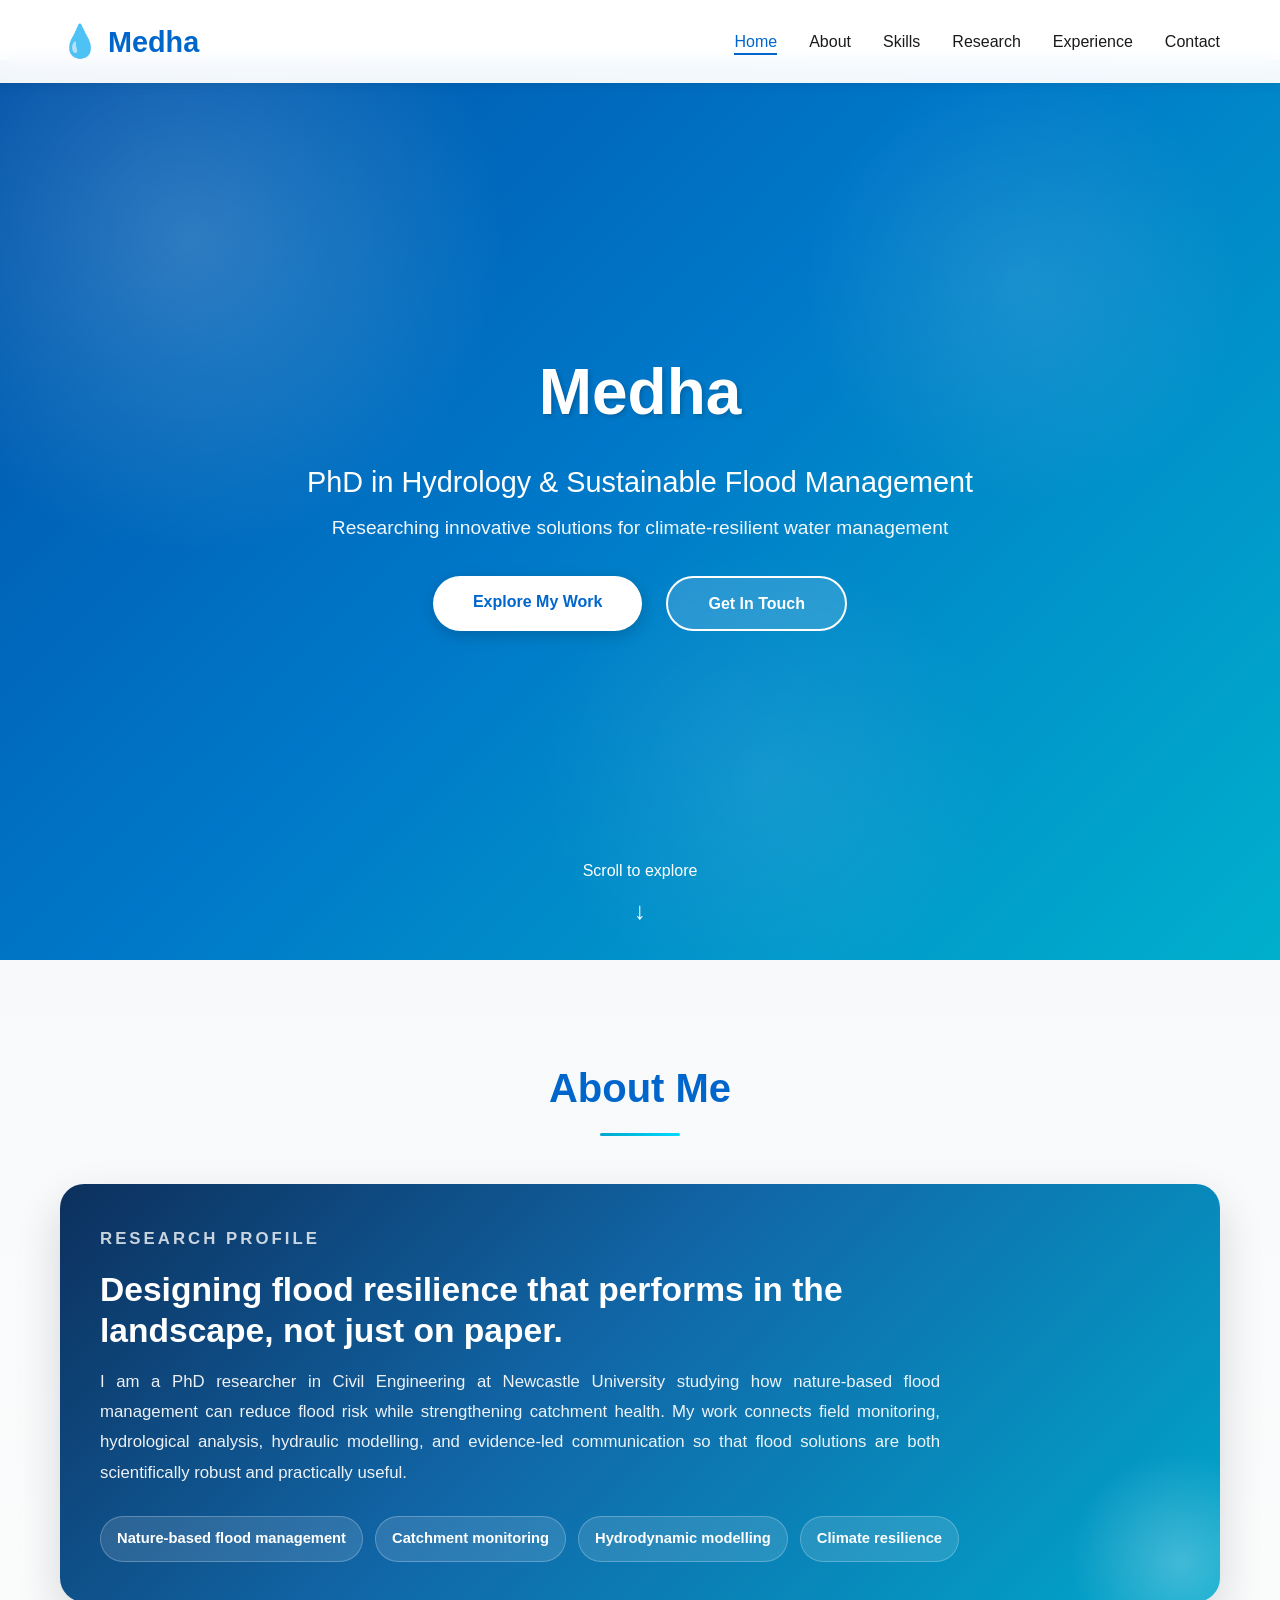
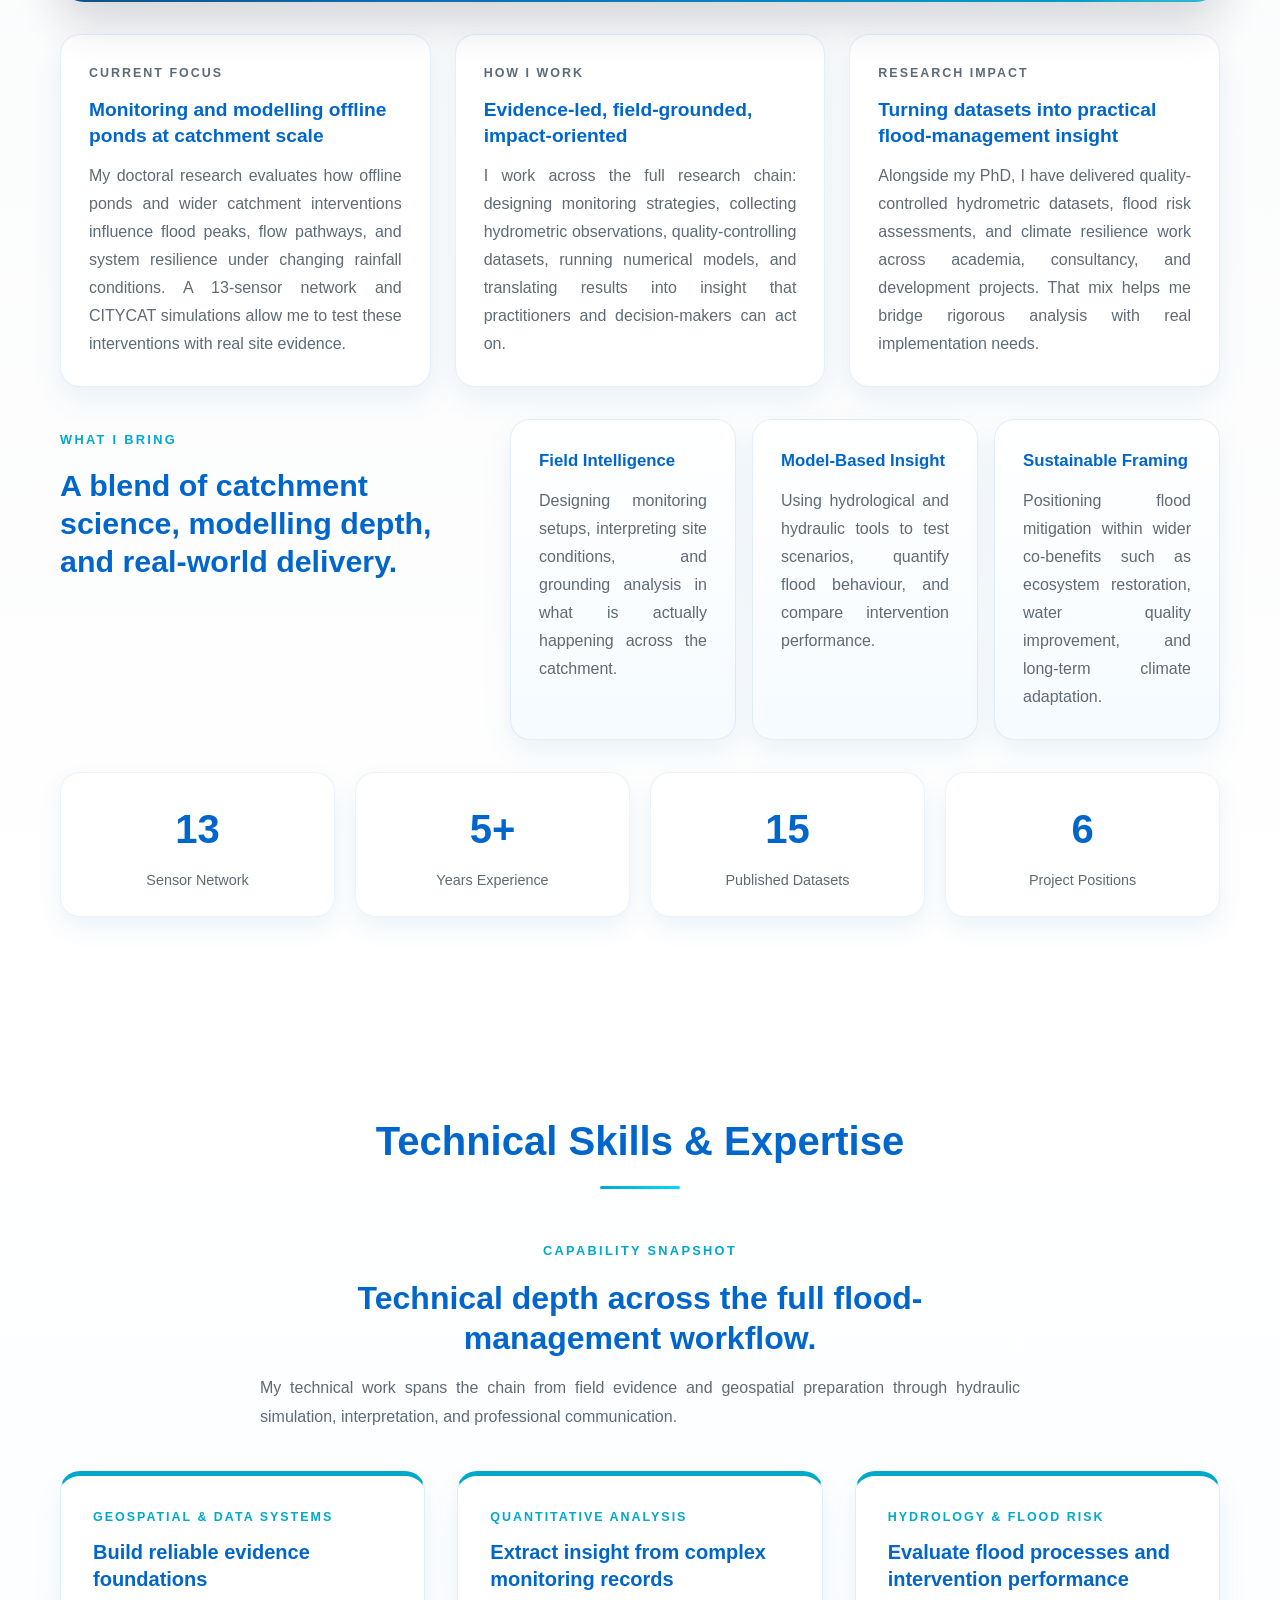
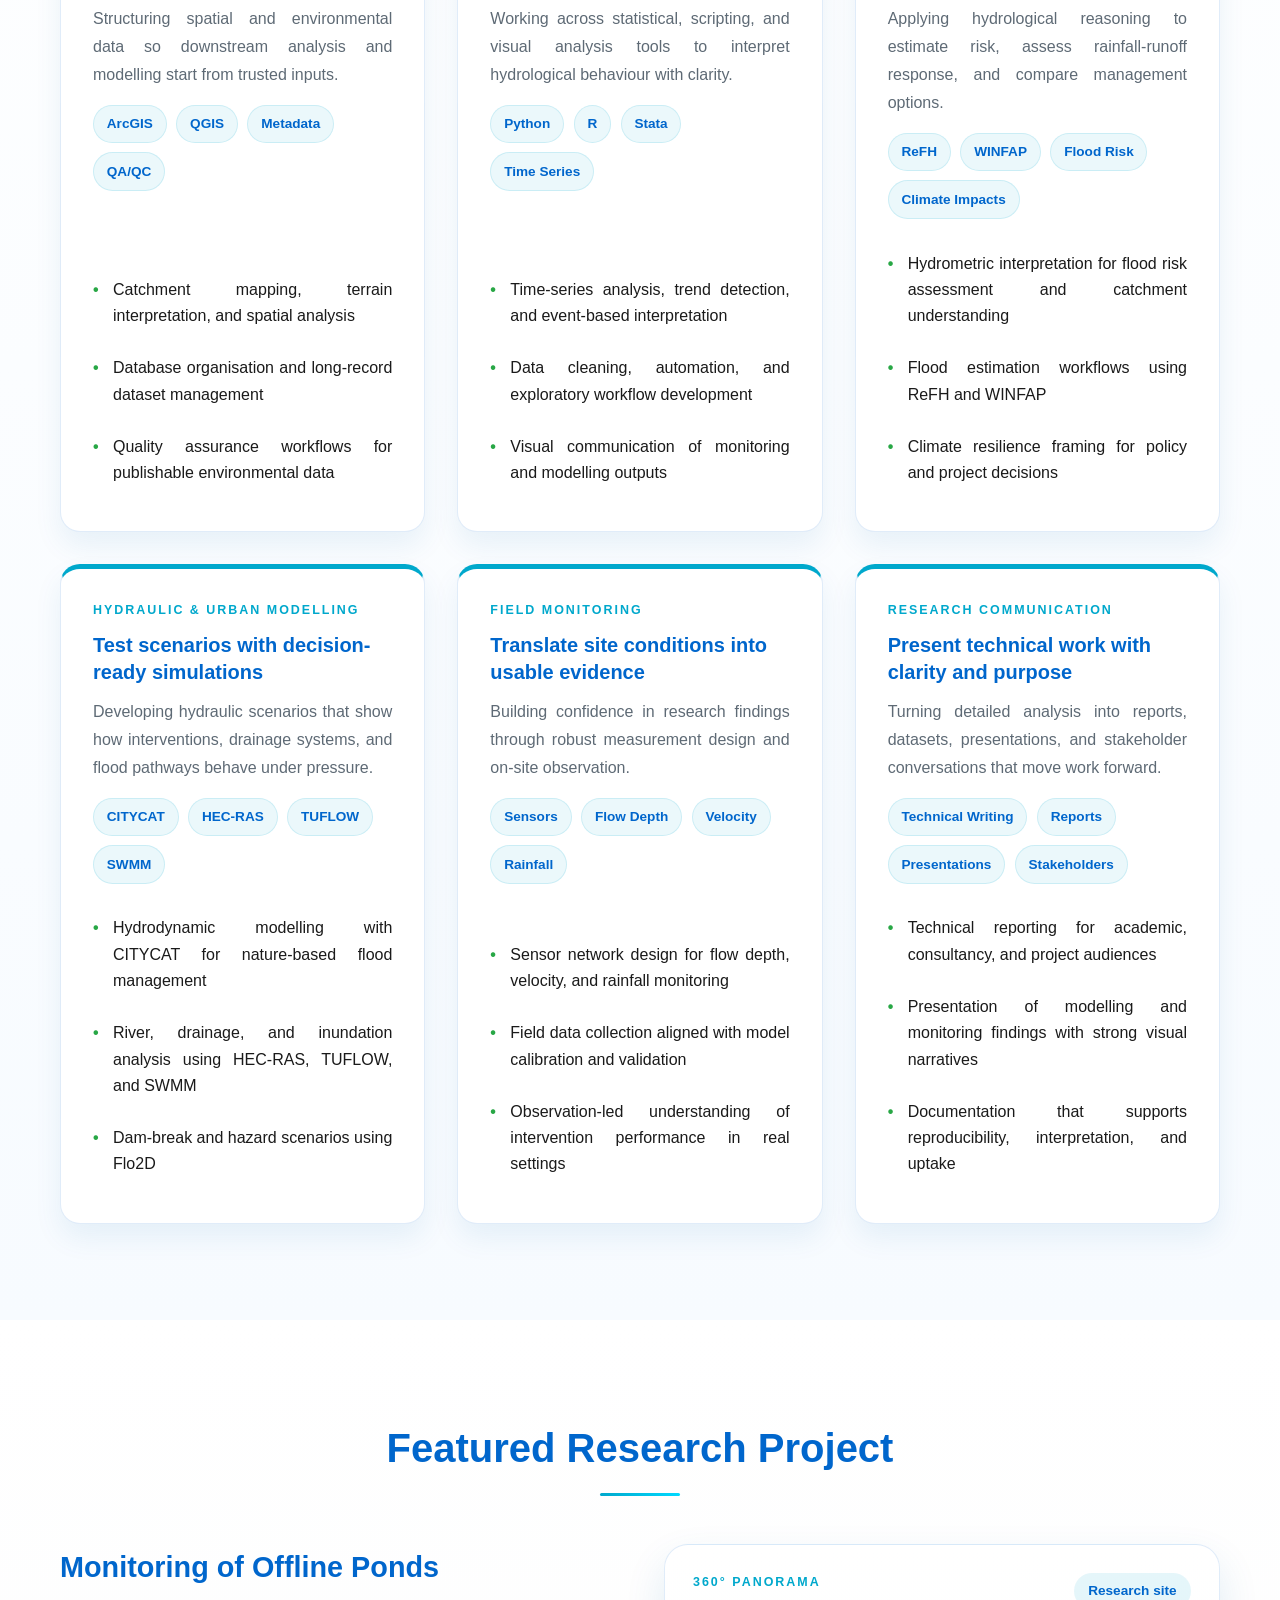
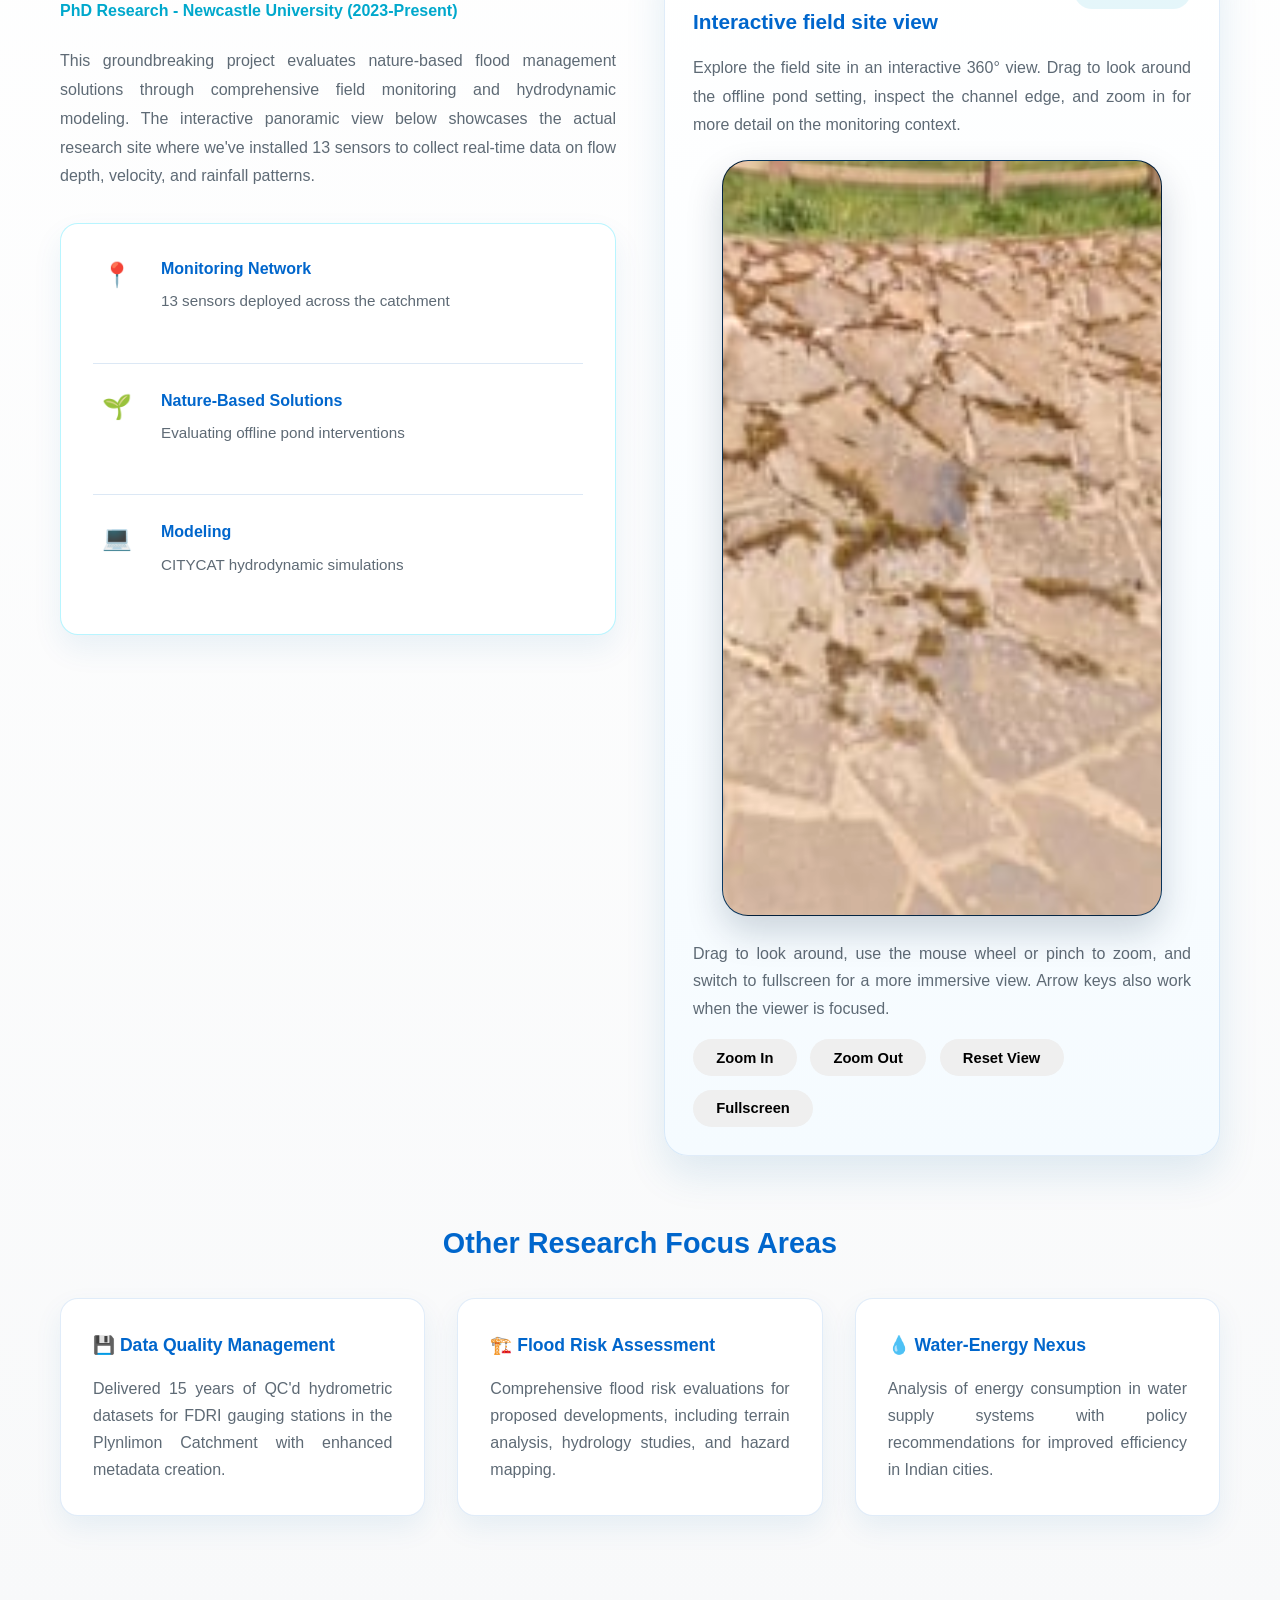
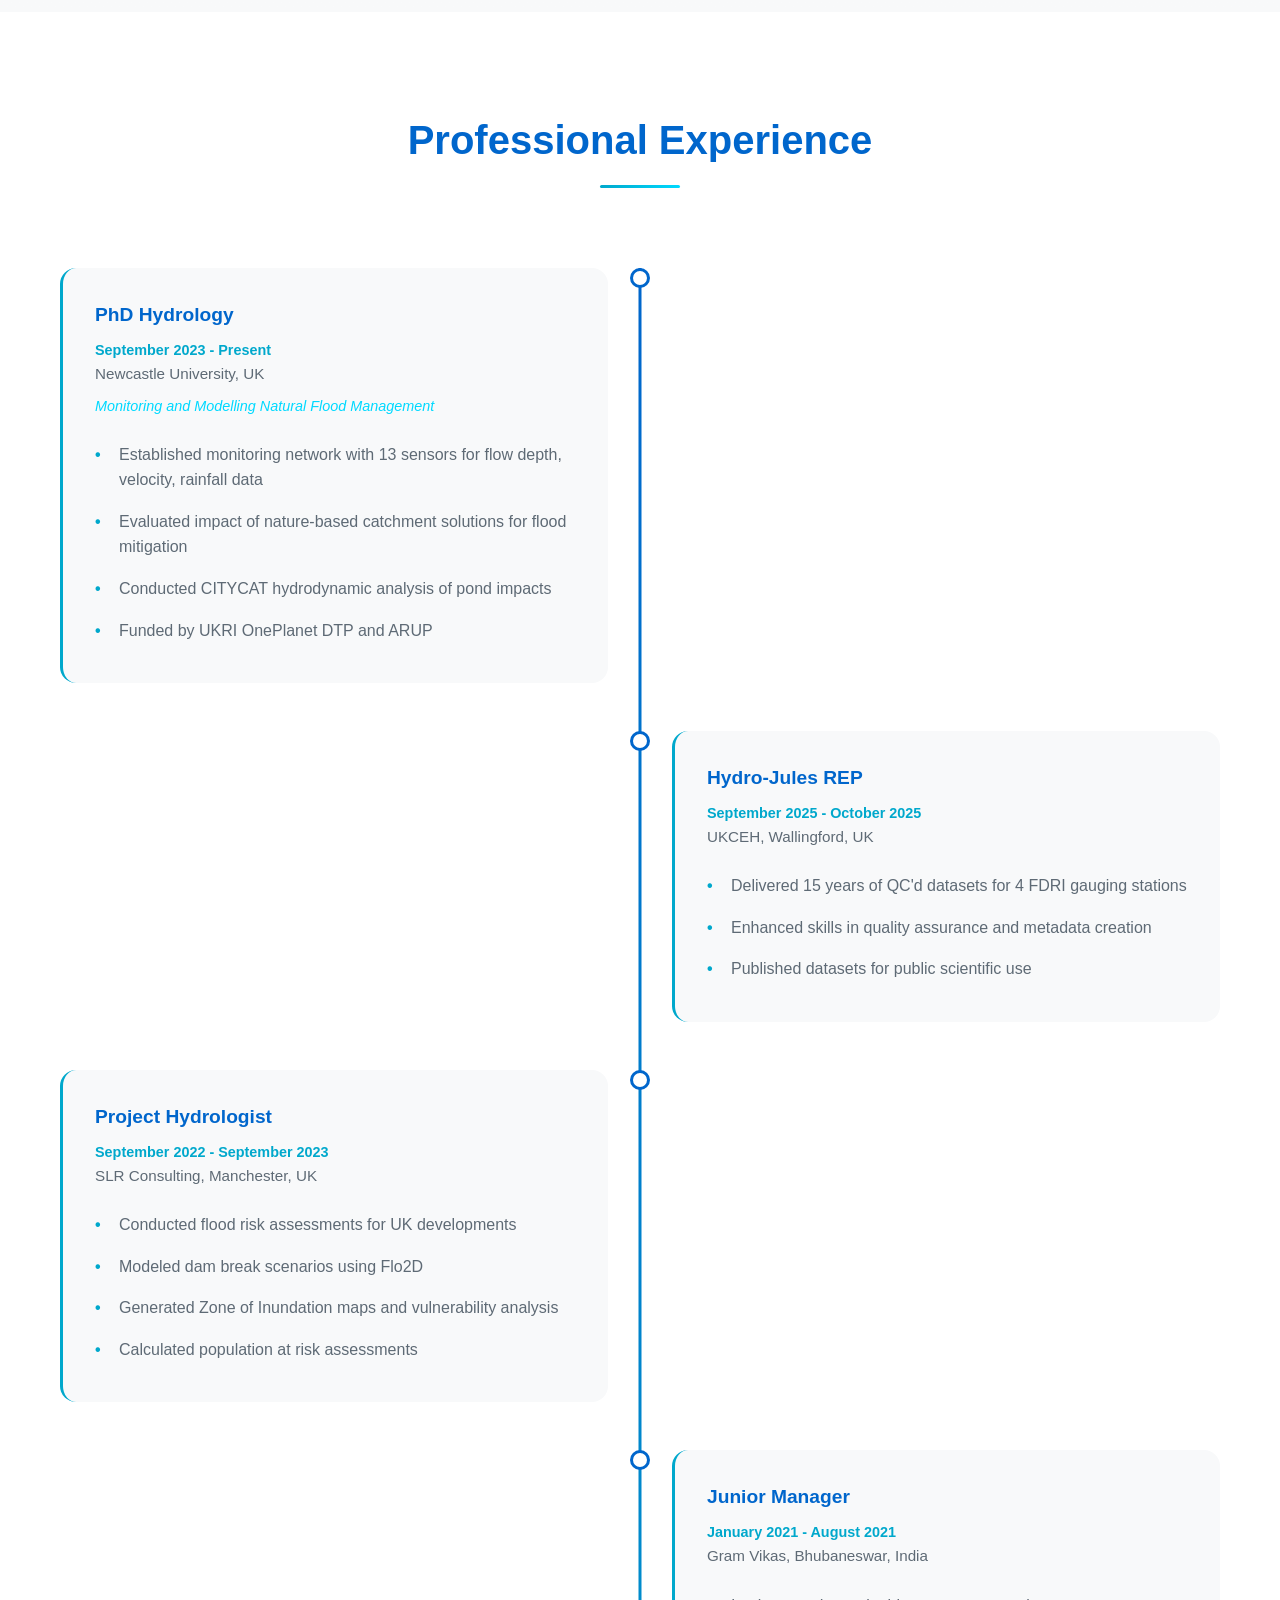
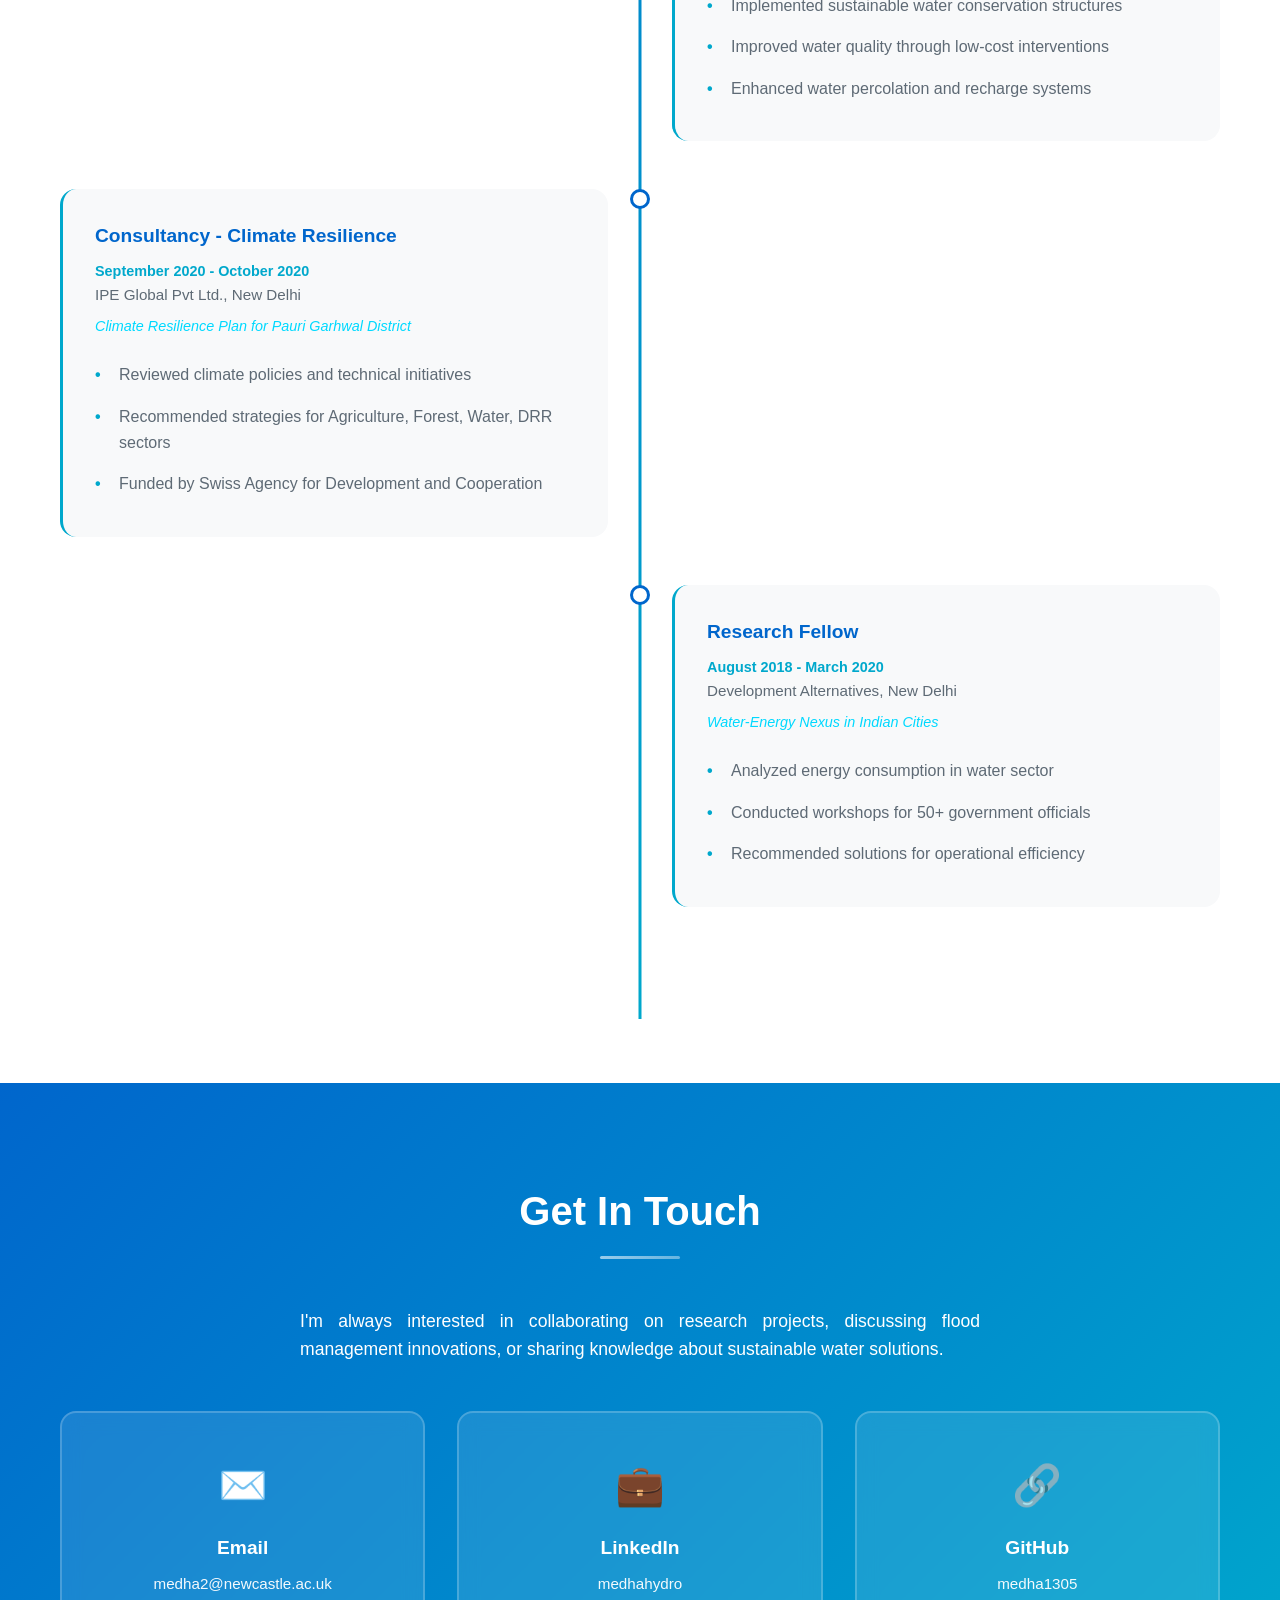
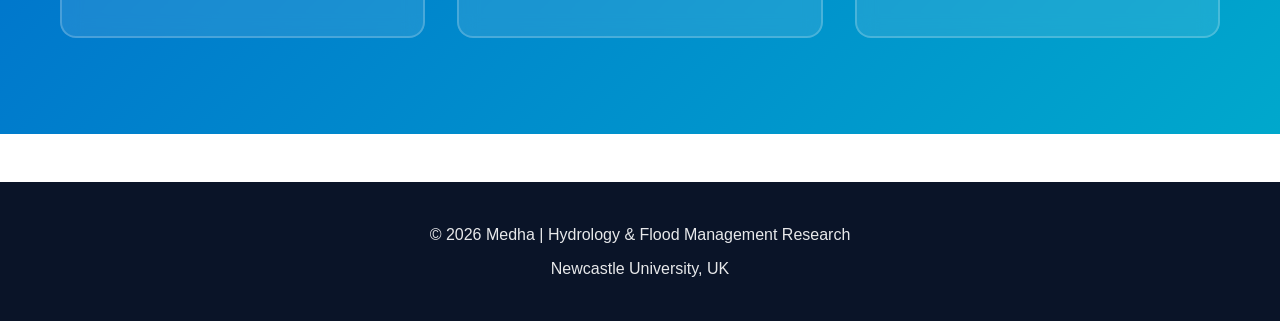
==== commit aa1be5d0: "Update panorama processing and viewer functionality - Adjusted metadata in manifest and panorama JSO" ====
--- a/index.html
+++ b/index.html
@@ -292,7 +292,7 @@
                         </div>
                         <span class="panorama-status">Research site</span>
                     </div>
-                    <p class="panorama-caption">The stitched panorama now wraps like a continuous 360&deg; field view. Drag across the image to inspect the offline pond setting, surrounding channel, and monitoring context.</p>
+                    <p class="panorama-caption">Explore the field site in an interactive 360&deg; view. Drag to look around the offline pond setting, inspect the channel edge, and zoom in for more detail on the monitoring context.</p>
                     <div class="panorama-frame">
                         <div class="panorama-viewer" id="panorama">
                             <div class="panorama-loading">
@@ -301,8 +301,10 @@
                         </div>
                     </div>
                     <div class="panorama-controls">
-                        <p>The view rotates continuously in one direction and never stops at the stitch edge. Drag to take control, use Reset View to recenter, and open fullscreen for a larger look at the field setting.</p>
+                        <p>Drag to look around, use the mouse wheel or pinch to zoom, and switch to fullscreen for a more immersive view. Arrow keys also work when the viewer is focused.</p>
                         <div class="panorama-actions">
+                            <button id="zoomInBtn" class="btn btn-small">Zoom In</button>
+                            <button id="zoomOutBtn" class="btn btn-small">Zoom Out</button>
                             <button id="resetBtn" class="btn btn-small">Reset View</button>
                             <button id="fullscreenBtn" class="btn btn-small">Fullscreen</button>
                         </div>
--- a/styles.css
+++ b/styles.css
@@ -695,22 +695,44 @@
 }
 
 .panorama-viewer {
-    width: min(100%, 18rem);
-    aspect-ratio: 3 / 4;
-    background: #000000;
-    border-radius: 24px;
+    width: min(100%, 440px);
+    min-height: 560px;
+    max-height: min(84vh, 780px);
+    aspect-ratio: 9 / 16;
+    background:
+        radial-gradient(circle at 50% 22%, rgba(48, 138, 208, 0.22), transparent 48%),
+        linear-gradient(160deg, #02111d 0%, #06233c 55%, #0a3455 100%);
+    border-radius: 26px;
     overflow: hidden;
     position: relative;
     cursor: grab;
     touch-action: none;
     isolation: isolate;
     border: 1px solid rgba(0, 102, 204, 0.12);
+    display: flex;
+    align-items: center;
+    justify-content: center;
+    box-shadow:
+        inset 0 0 0 1px rgba(255, 255, 255, 0.06),
+        0 16px 36px rgba(6, 35, 60, 0.18);
 }
 
 .panorama-viewer:fullscreen {
-    width: min(100vw, calc((100vh - 2rem) * 3 / 4));
+    width: 100vw;
+    height: 100vh;
+    max-height: 100vh;
+    aspect-ratio: auto;
     max-width: none;
     margin: auto;
+    border-radius: 0;
+}
+
+.panorama-viewer:focus-visible {
+    outline: none;
+    box-shadow:
+        inset 0 0 0 1px rgba(255, 255, 255, 0.06),
+        0 0 0 4px rgba(0, 168, 204, 0.22),
+        0 18px 38px rgba(6, 35, 60, 0.2);
 }
 
 .panorama-viewer.is-dragging,
@@ -718,11 +740,13 @@
     cursor: grabbing;
 }
 
-.panorama-viewer.is-loading .panorama-canvas {
+.panorama-viewer.is-loading .panorama-canvas,
+.panorama-viewer.is-loading .panorama-fallback-image {
     opacity: 0.08;
 }
 
-.panorama-canvas {
+.panorama-canvas,
+.panorama-fallback-image {
     display: block;
     position: absolute;
     inset: 0;
@@ -733,6 +757,14 @@
     transition: opacity 0.3s ease;
 }
 
+.panorama-canvas {
+    object-fit: fill;
+}
+
+.panorama-fallback-image {
+    object-fit: cover;
+}
+
 .panorama-loading {
     position: absolute;
     inset: 0;
@@ -740,9 +772,10 @@
     align-items: center;
     justify-content: center;
     padding: 1.5rem;
-    background: linear-gradient(135deg, rgba(255, 255, 255, 0.3) 0%, rgba(240, 249, 255, 0.94) 100%);
+    background: linear-gradient(135deg, rgba(4, 21, 36, 0.48) 0%, rgba(6, 33, 56, 0.7) 100%);
     text-align: center;
     z-index: 2;
+    backdrop-filter: blur(6px);
 }
 
 .panorama-viewer.is-ready .panorama-loading {
@@ -1123,6 +1156,18 @@
         flex-direction: column;
     }
 
+    .panorama-viewer {
+        width: min(100%, 400px);
+        min-height: 460px;
+        max-height: 78vh;
+        aspect-ratio: 9 / 14;
+    }
+
+    .panorama-viewer:fullscreen {
+        width: 100vw;
+        height: 100vh;
+    }
+
     .skills-grid,
     .contact-methods {
         grid-template-columns: 1fr;
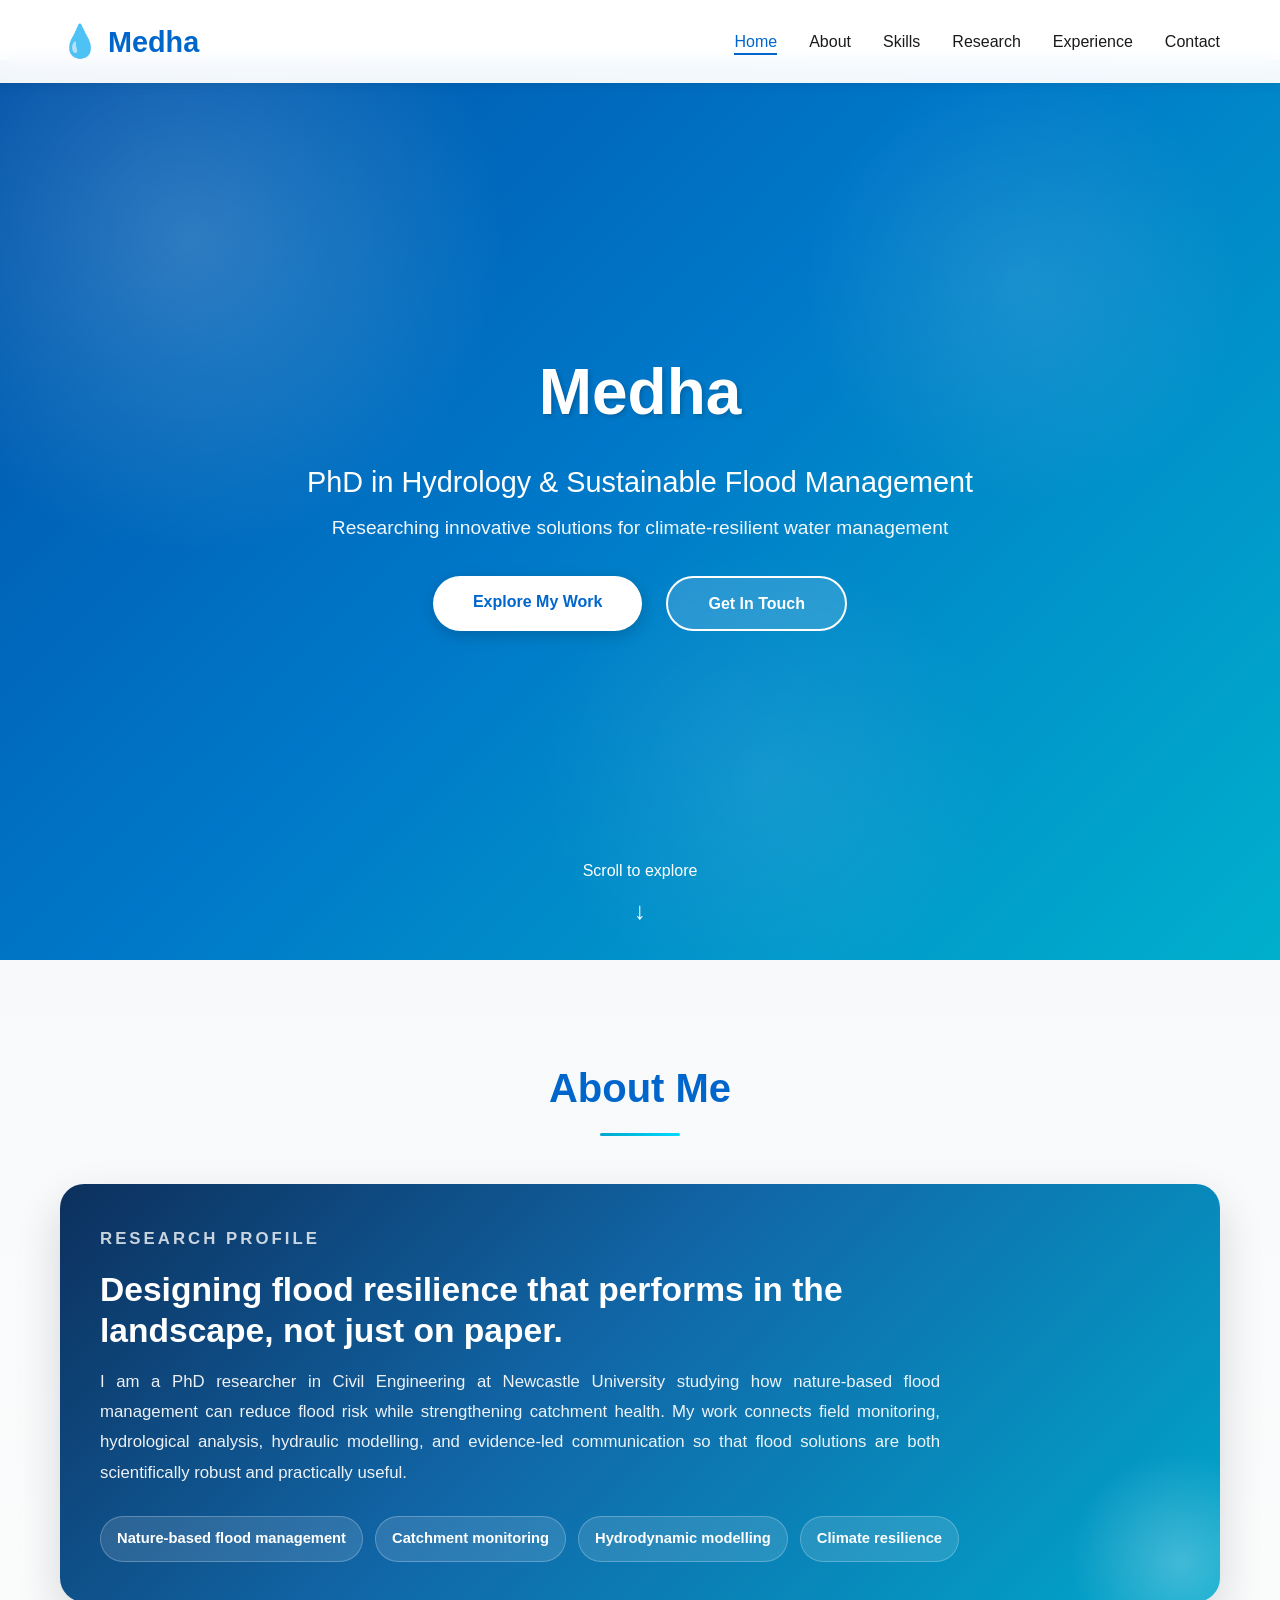
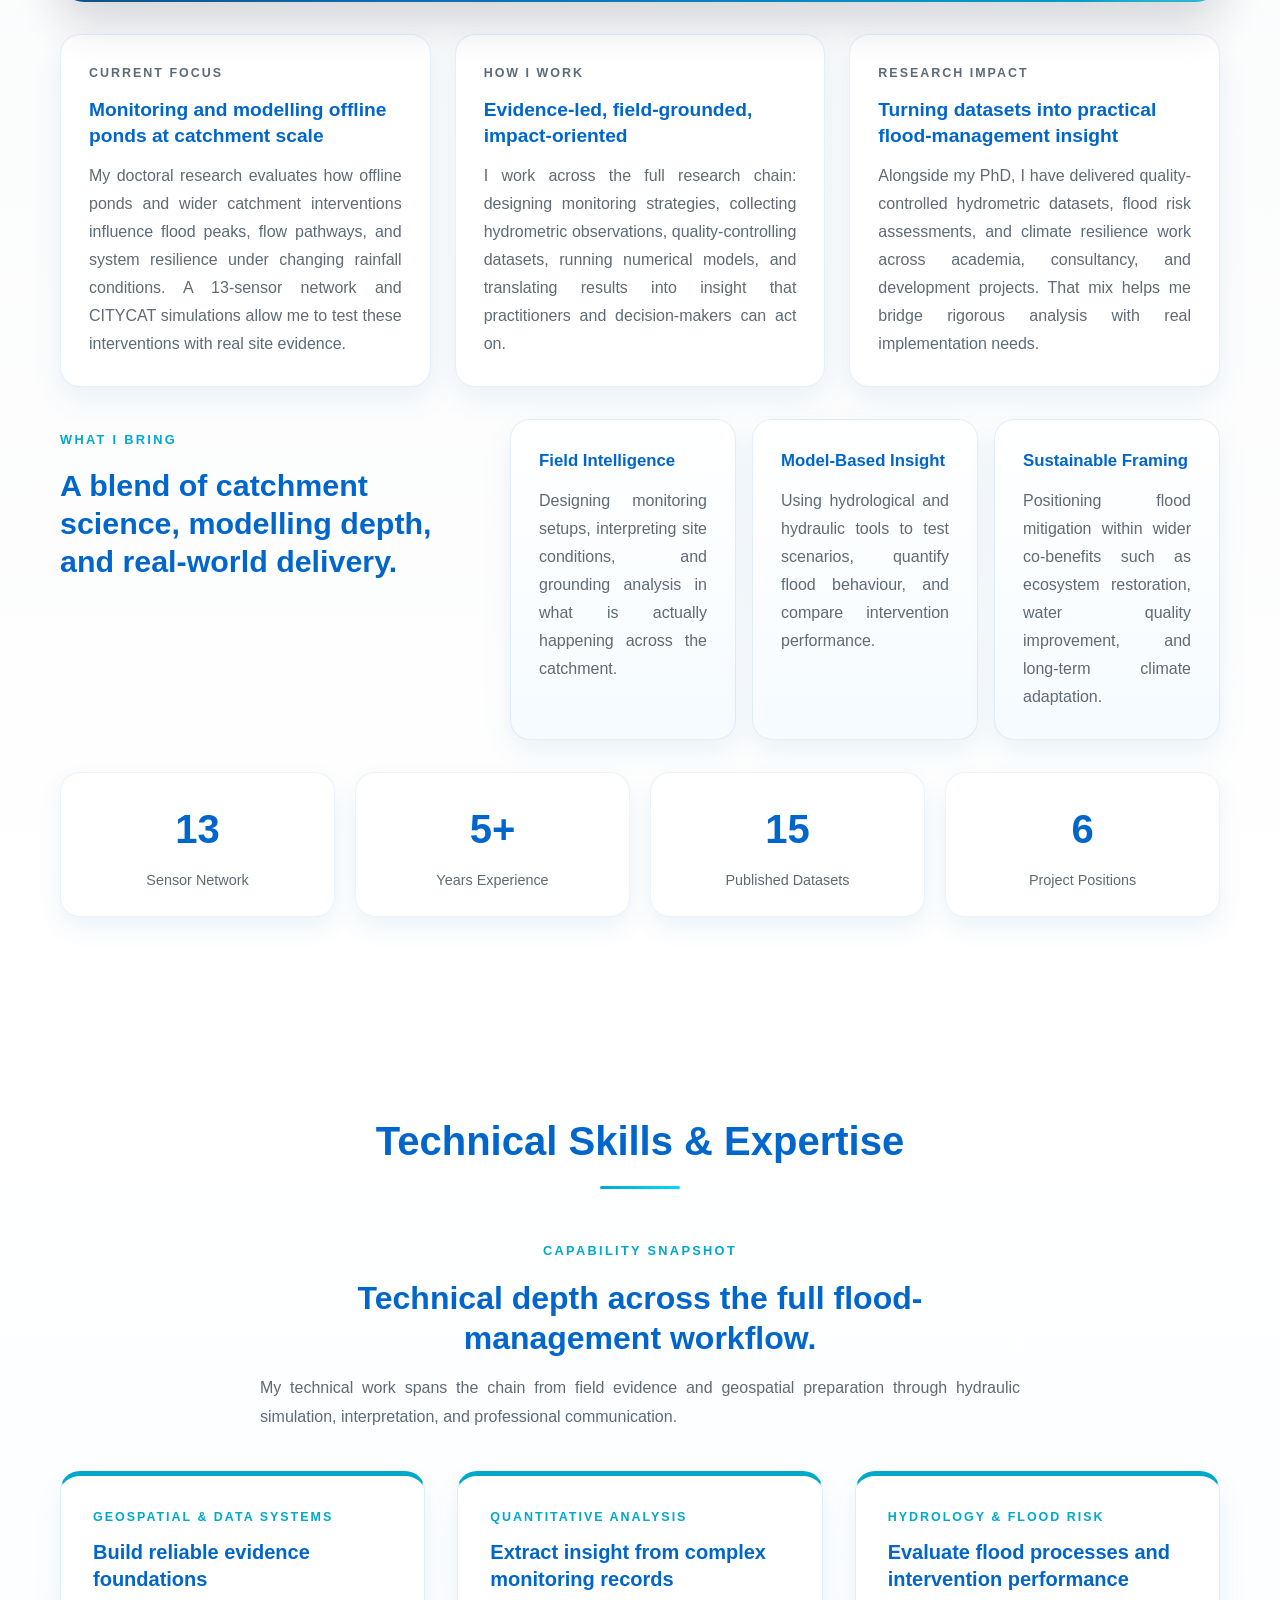
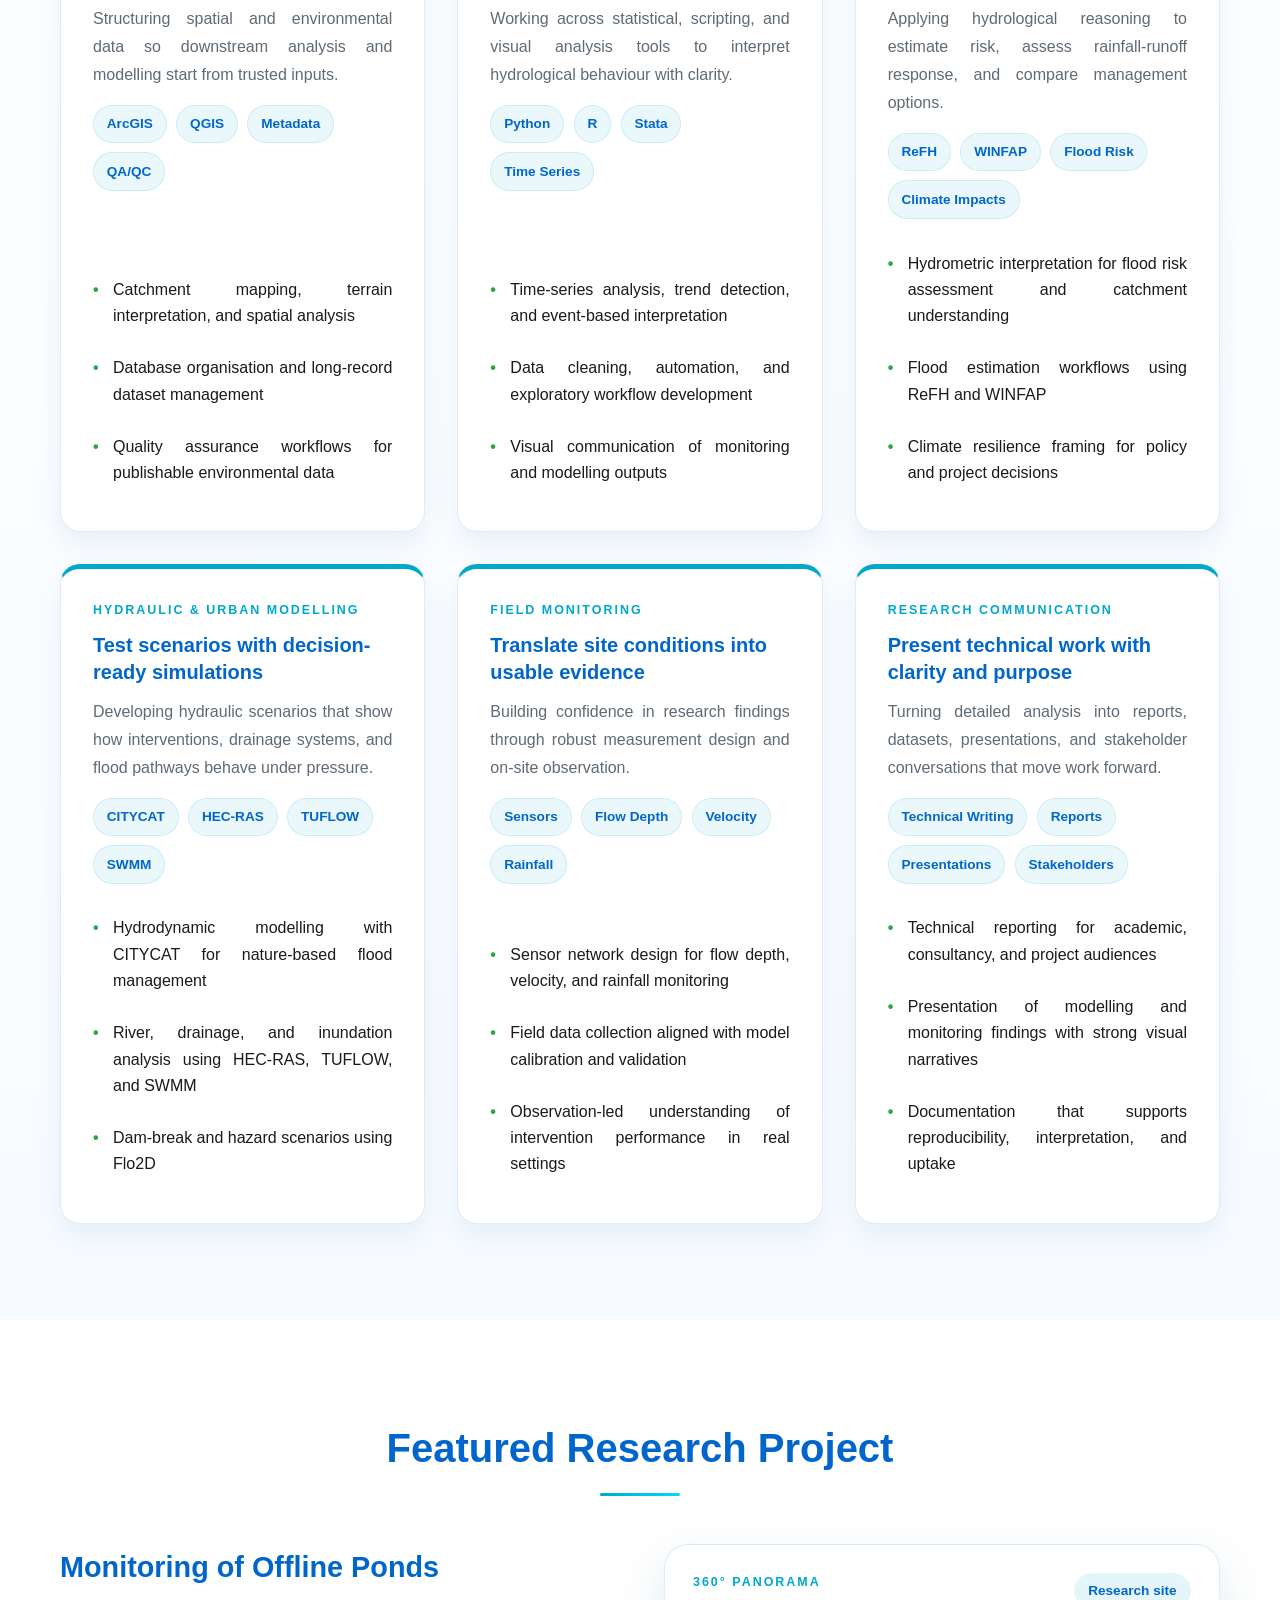
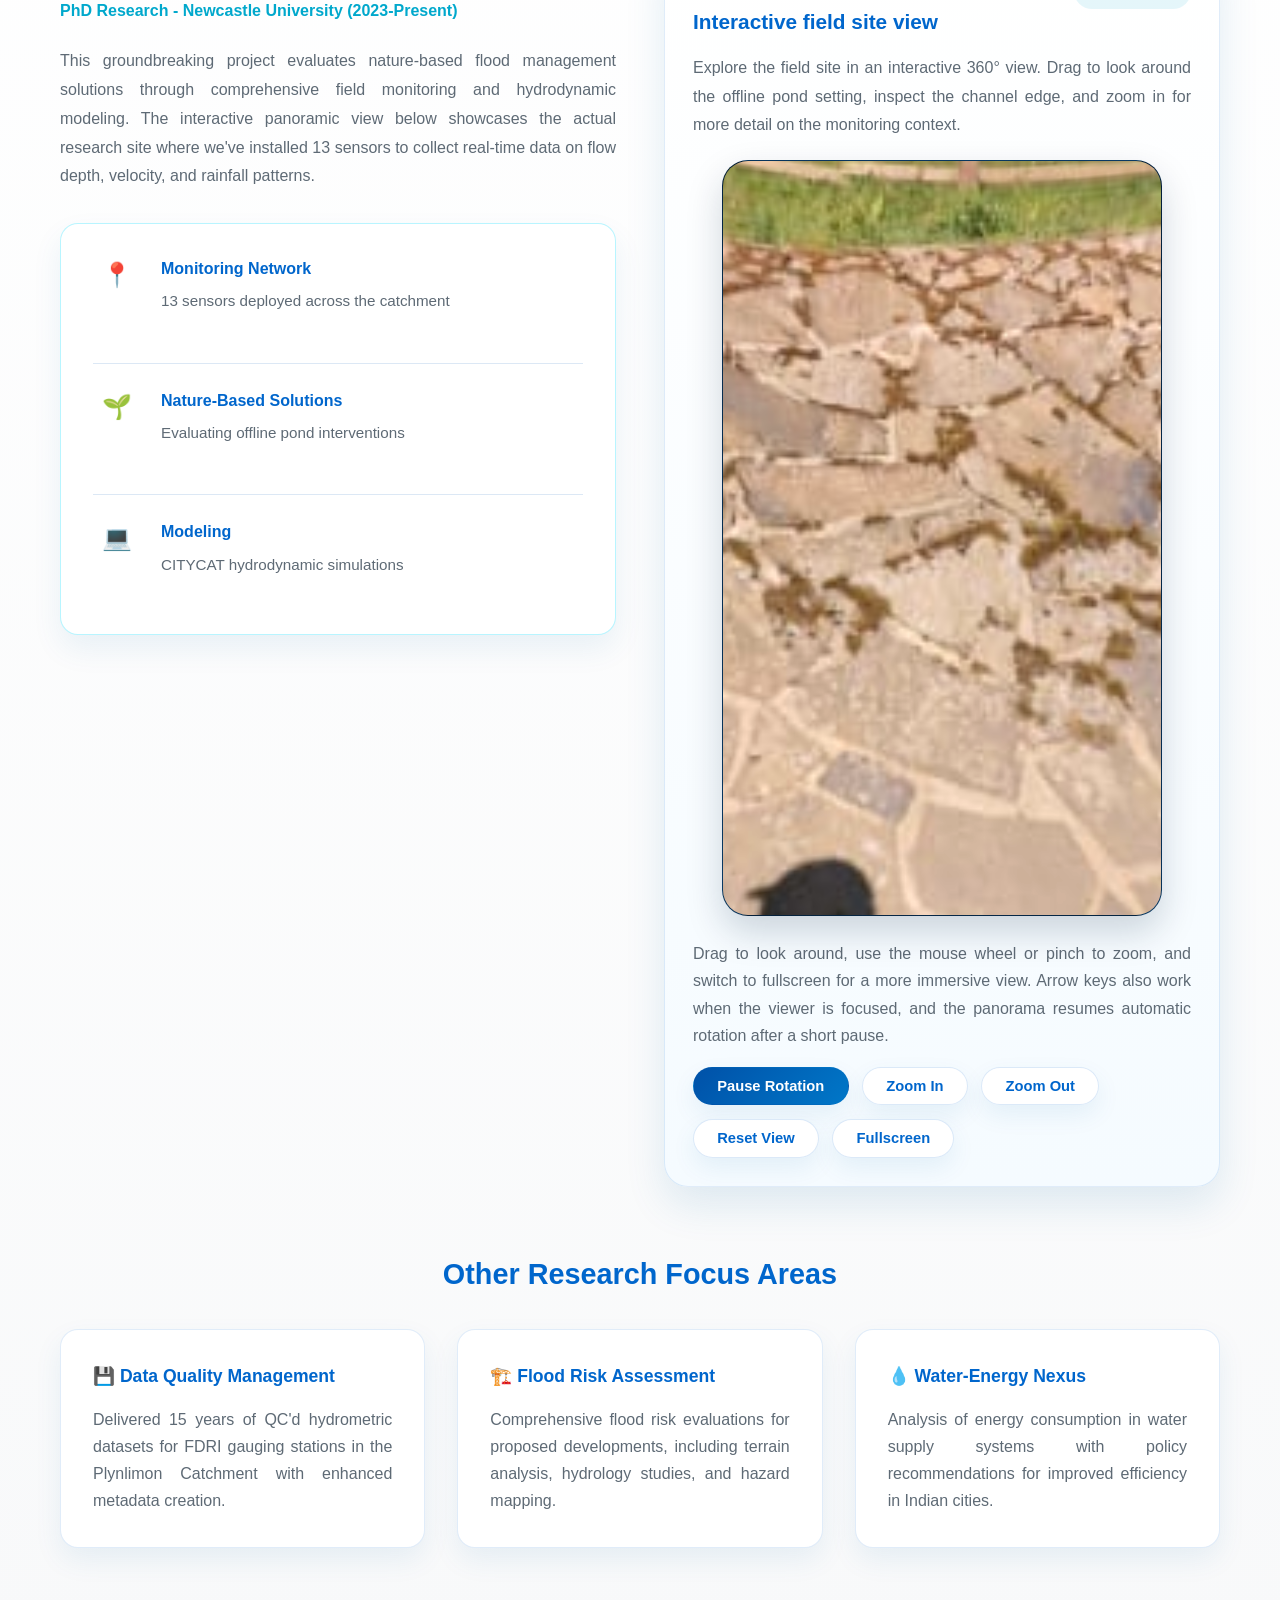
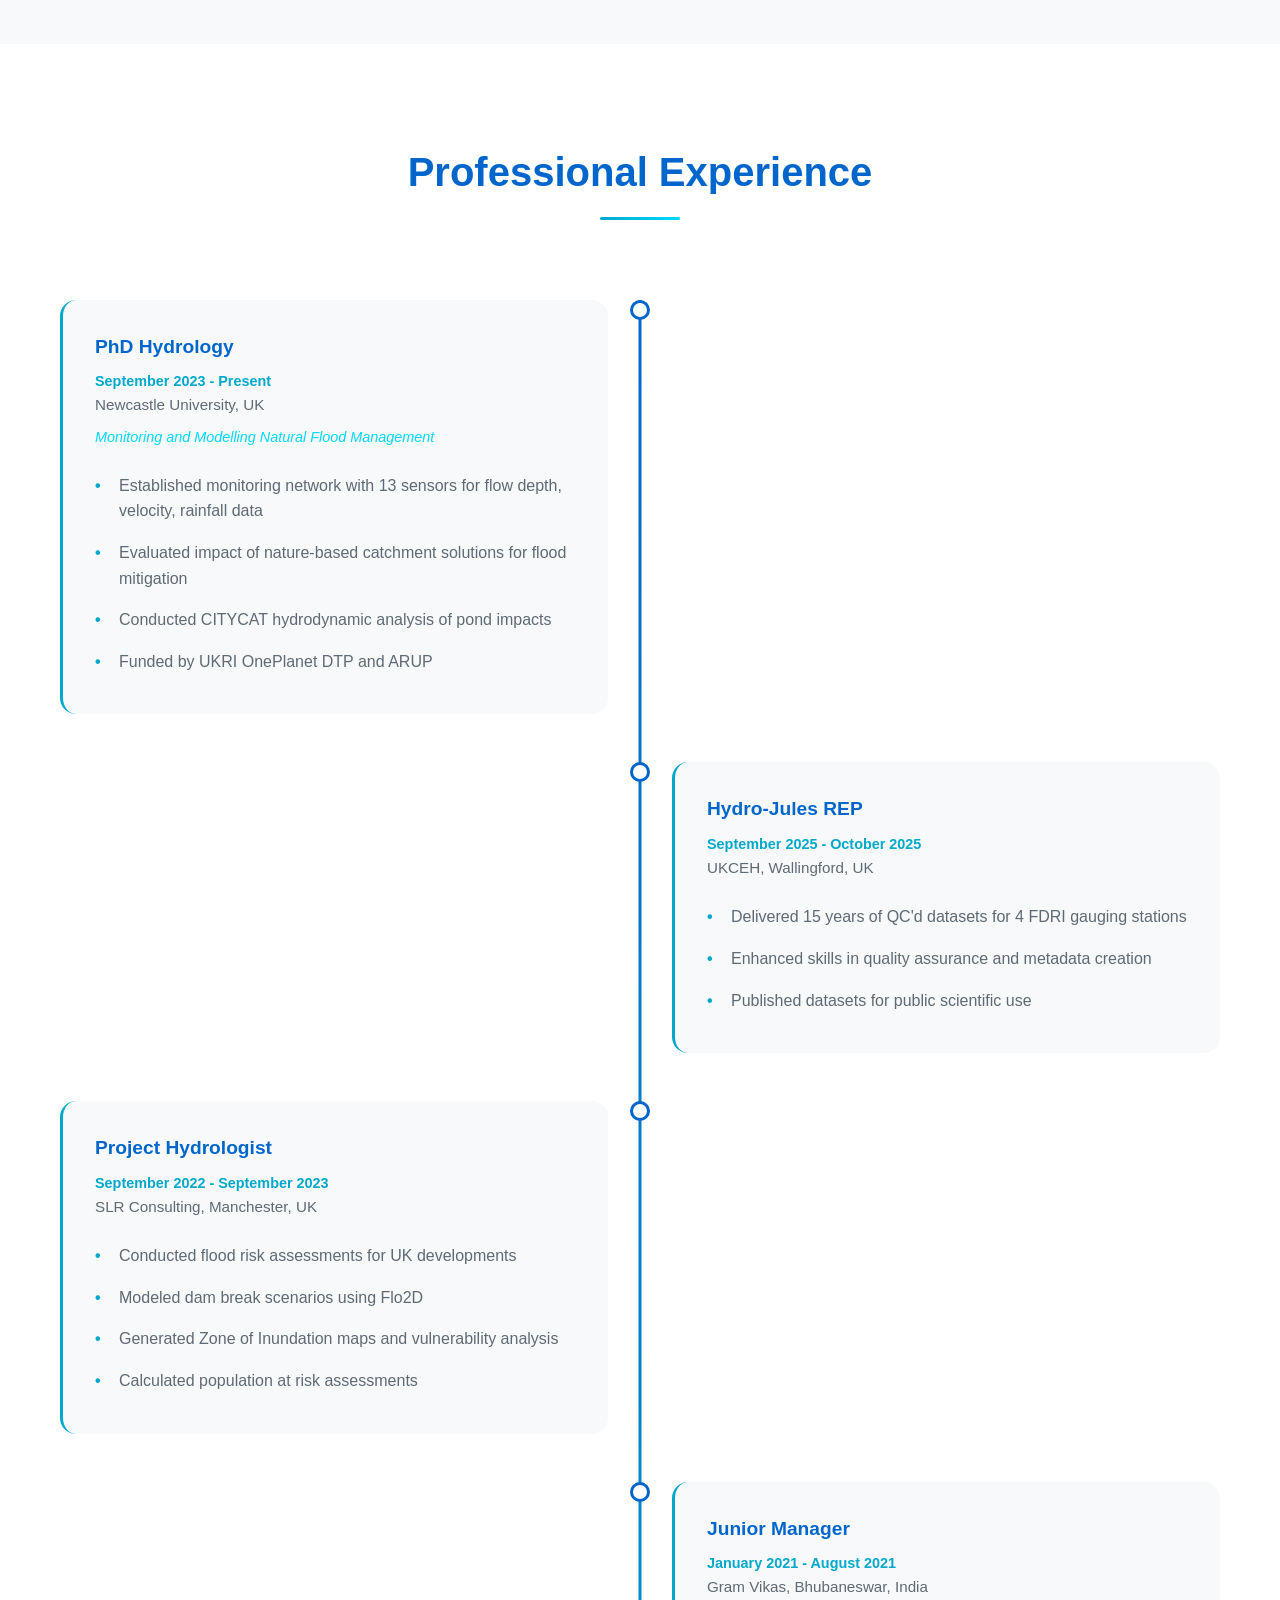
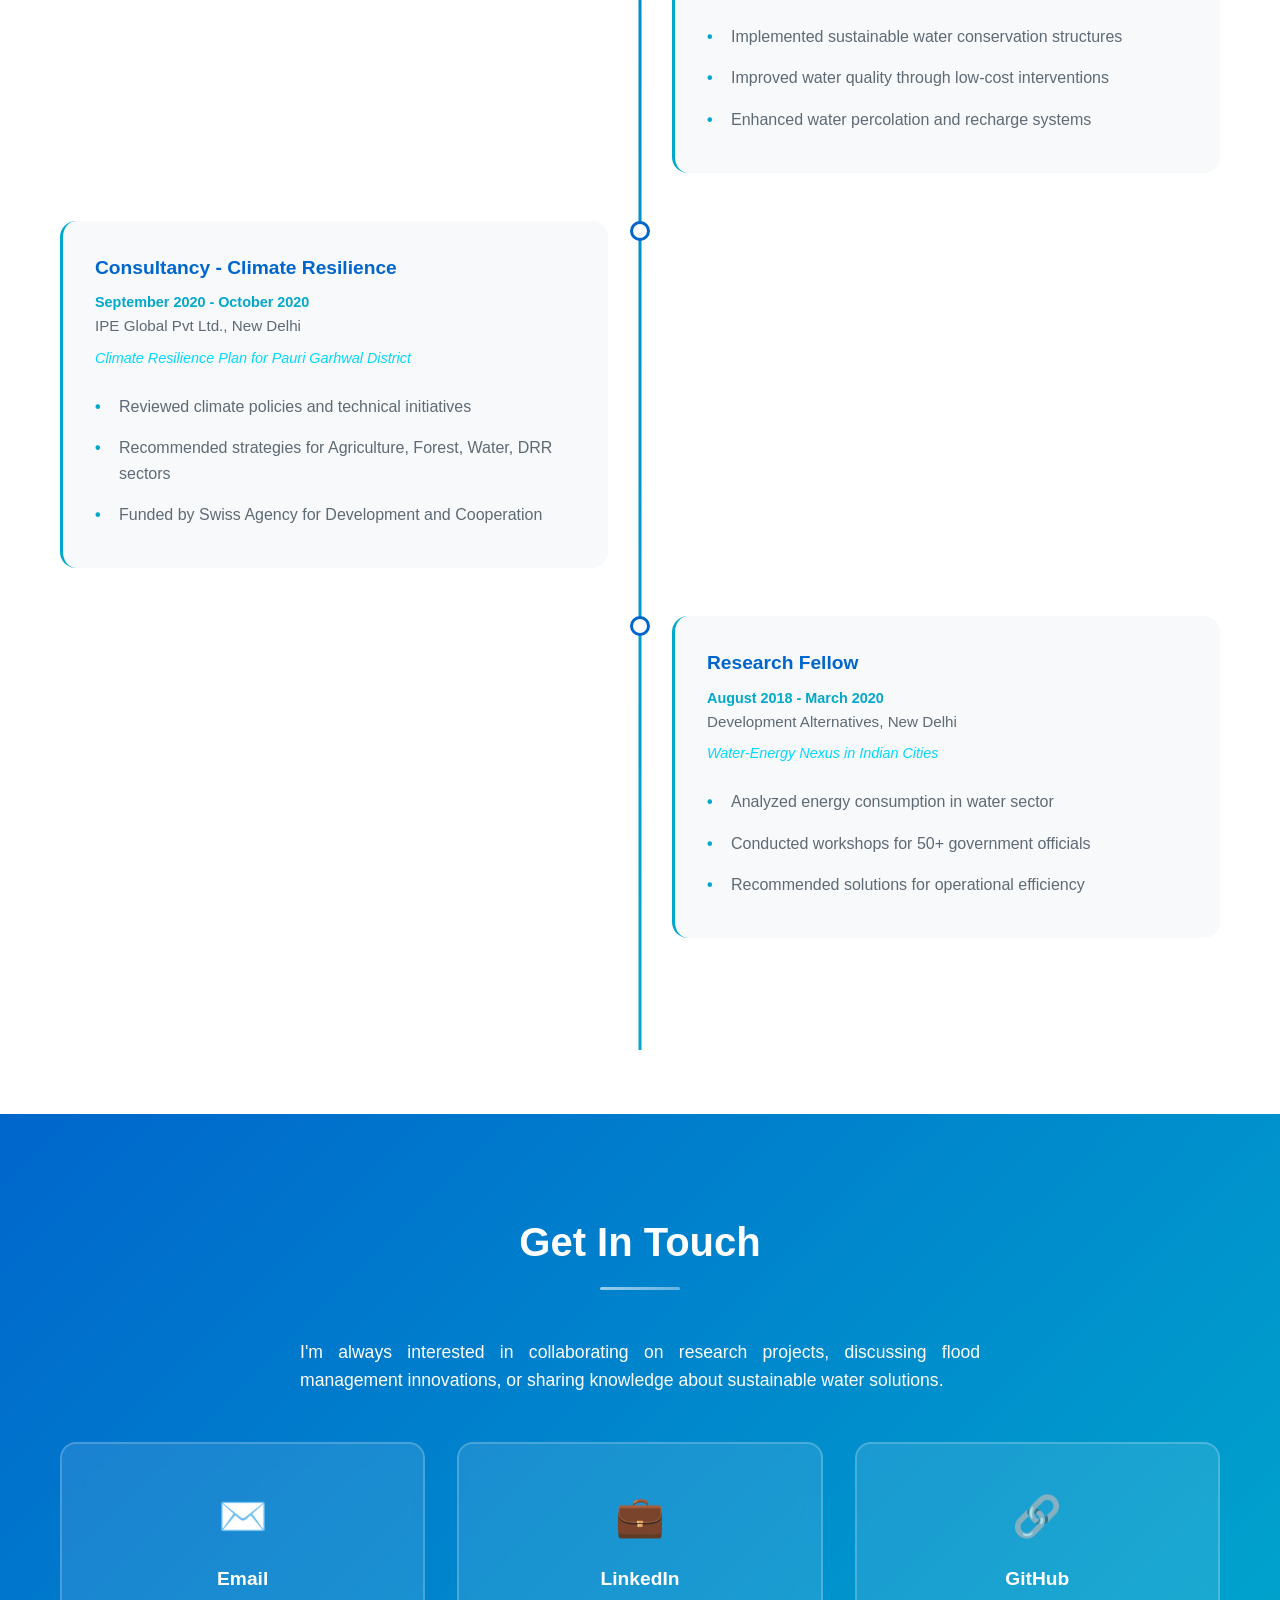
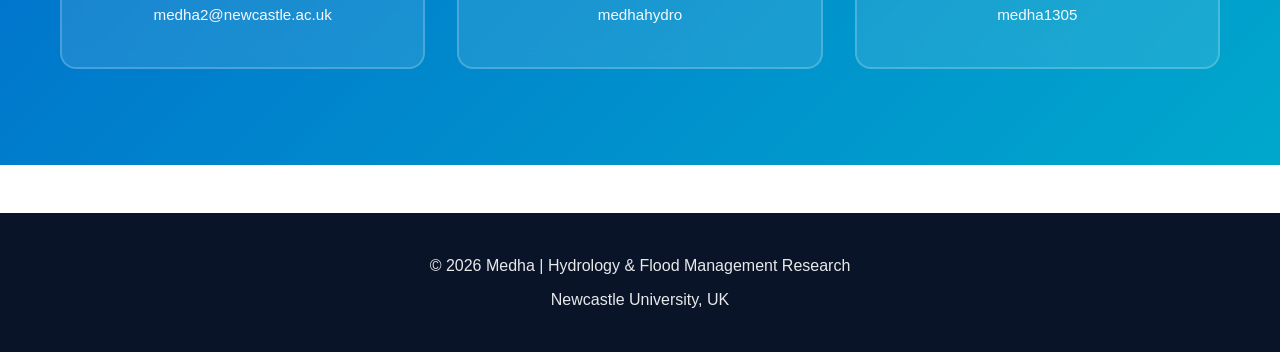
==== commit b581ecf2: "Enhance panorama viewer with auto-rotation feature and update button styles" ====
--- a/index.html
+++ b/index.html
@@ -301,12 +301,13 @@
                         </div>
                     </div>
                     <div class="panorama-controls">
-                        <p>Drag to look around, use the mouse wheel or pinch to zoom, and switch to fullscreen for a more immersive view. Arrow keys also work when the viewer is focused.</p>
+                        <p>Drag to look around, use the mouse wheel or pinch to zoom, and switch to fullscreen for a more immersive view. Arrow keys also work when the viewer is focused, and the panorama resumes automatic rotation after a short pause.</p>
                         <div class="panorama-actions">
-                            <button id="zoomInBtn" class="btn btn-small">Zoom In</button>
-                            <button id="zoomOutBtn" class="btn btn-small">Zoom Out</button>
-                            <button id="resetBtn" class="btn btn-small">Reset View</button>
-                            <button id="fullscreenBtn" class="btn btn-small">Fullscreen</button>
+                            <button id="autoRotateBtn" type="button" class="btn btn-small" aria-pressed="true">Pause Rotation</button>
+                            <button id="zoomInBtn" type="button" class="btn btn-small">Zoom In</button>
+                            <button id="zoomOutBtn" type="button" class="btn btn-small">Zoom Out</button>
+                            <button id="resetBtn" type="button" class="btn btn-small">Reset View</button>
+                            <button id="fullscreenBtn" type="button" class="btn btn-small">Fullscreen</button>
                         </div>
                     </div>
                 </div>
--- a/styles.css
+++ b/styles.css
@@ -839,6 +839,29 @@
     flex-wrap: wrap;
 }
 
+.panorama-actions .btn {
+    background: rgba(255, 255, 255, 0.94);
+    color: var(--primary);
+    border: 1px solid rgba(0, 102, 204, 0.14);
+    box-shadow: 0 10px 24px rgba(17, 103, 168, 0.08);
+}
+
+.panorama-actions .btn:hover {
+    transform: translateY(-2px);
+    box-shadow: 0 14px 26px rgba(17, 103, 168, 0.14);
+}
+
+.panorama-actions .btn:focus-visible {
+    outline: 3px solid rgba(0, 119, 200, 0.28);
+    outline-offset: 2px;
+}
+
+.panorama-actions .btn[aria-pressed="true"] {
+    background: linear-gradient(135deg, #0051a8 0%, #0077c8 100%);
+    color: white;
+    border-color: transparent;
+}
+
 .other-projects {
     margin-top: 4rem;
 }
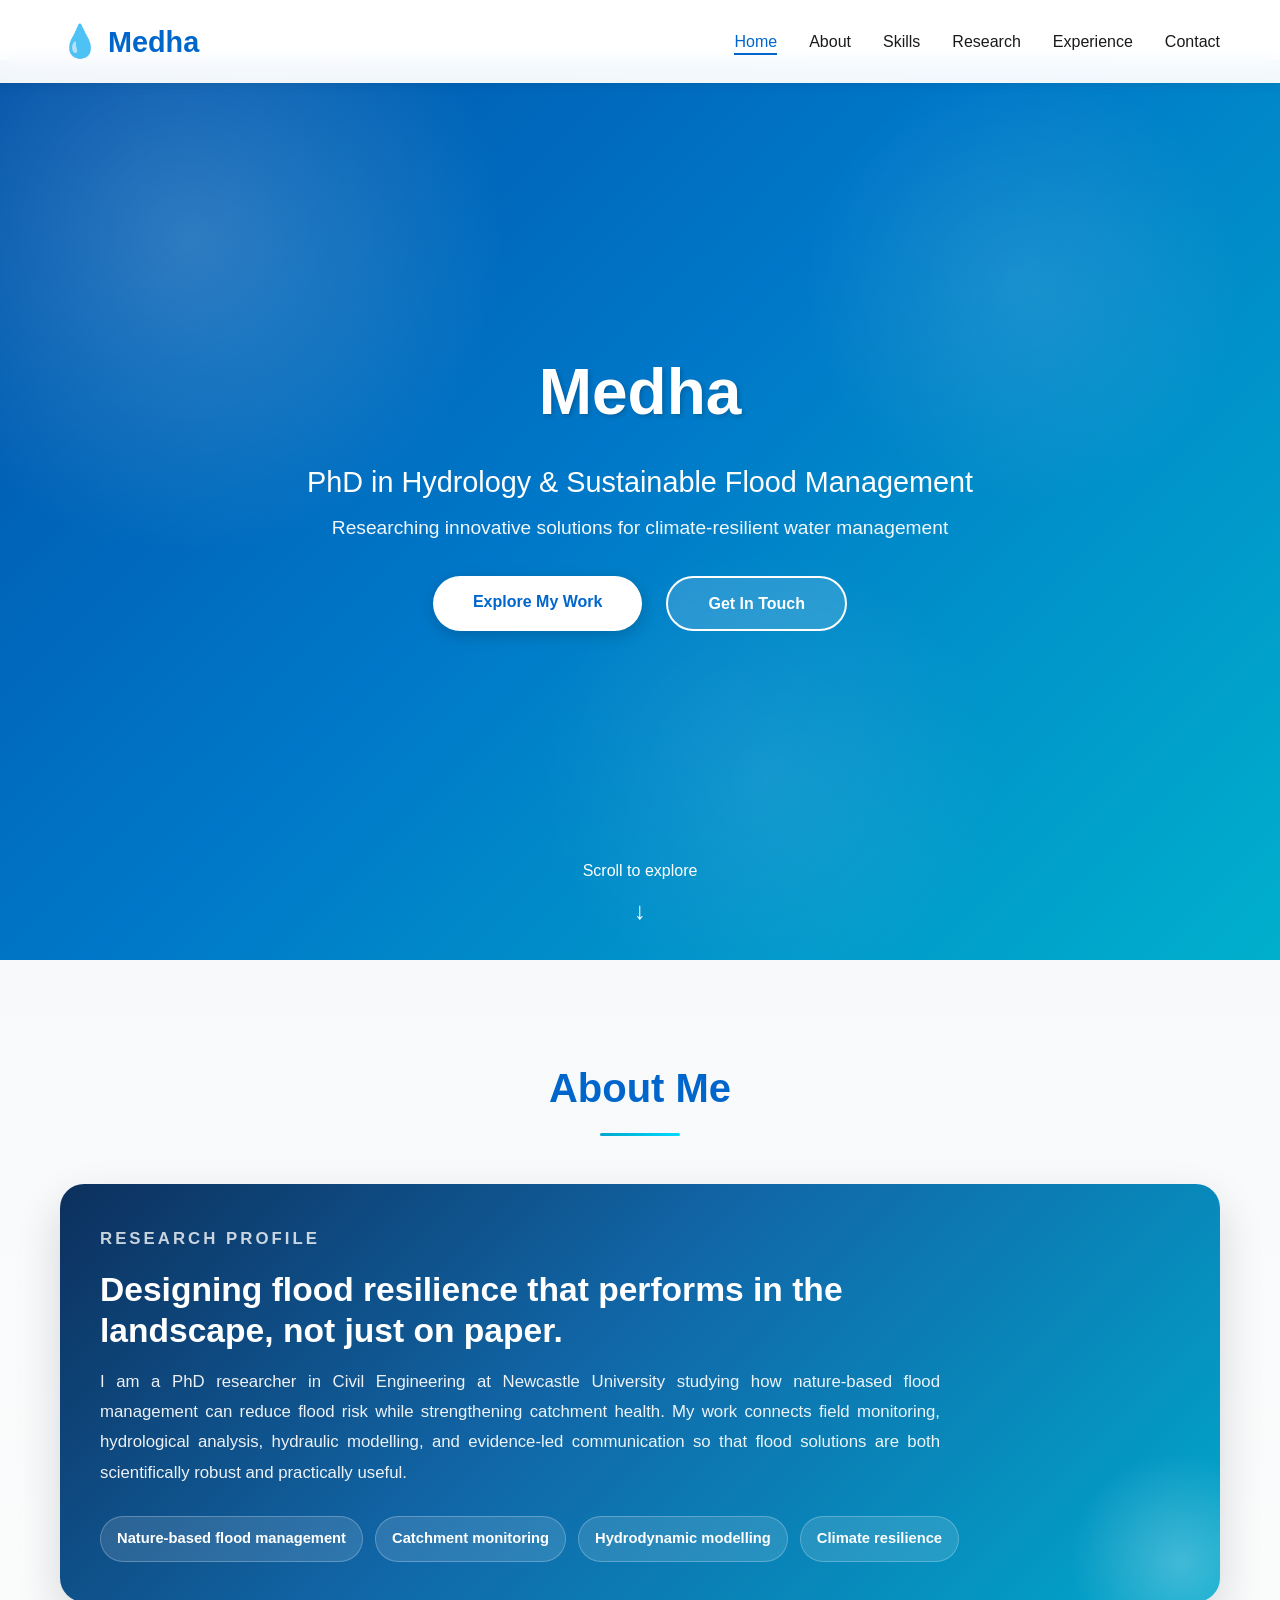
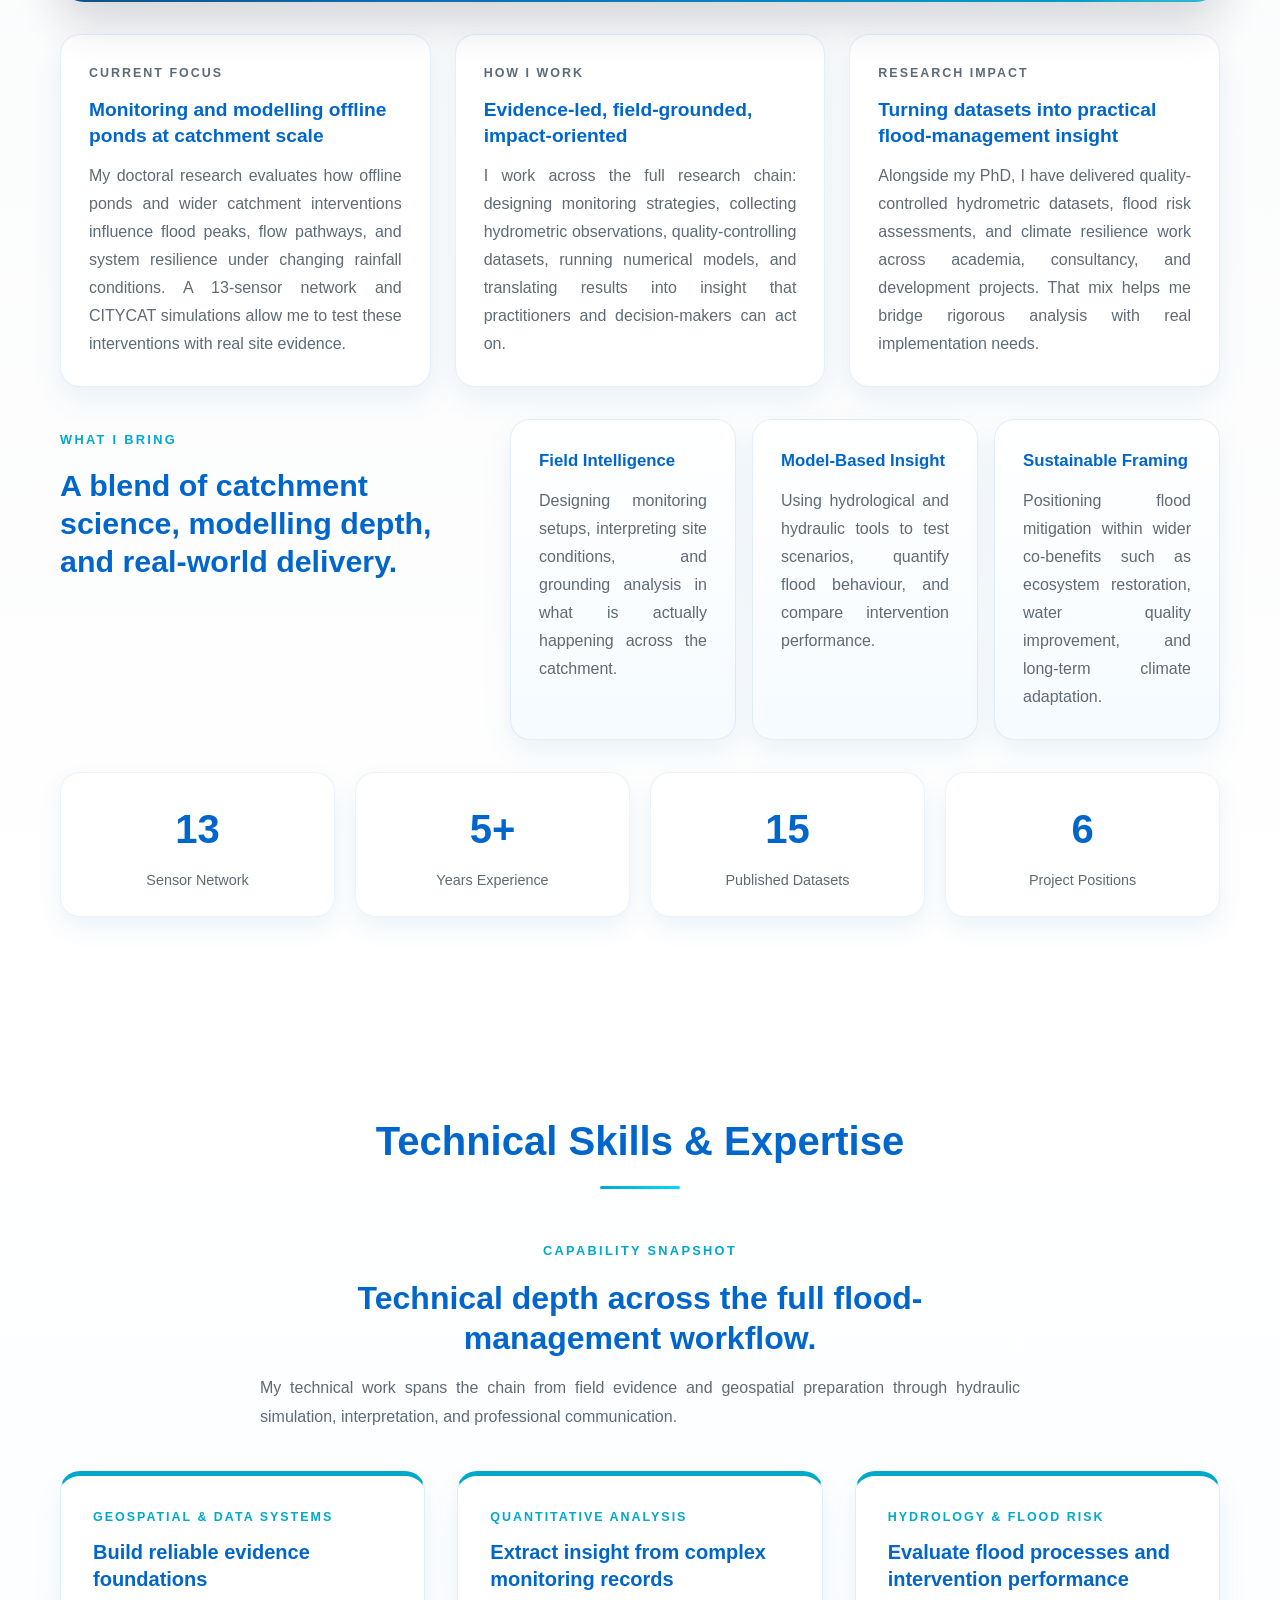
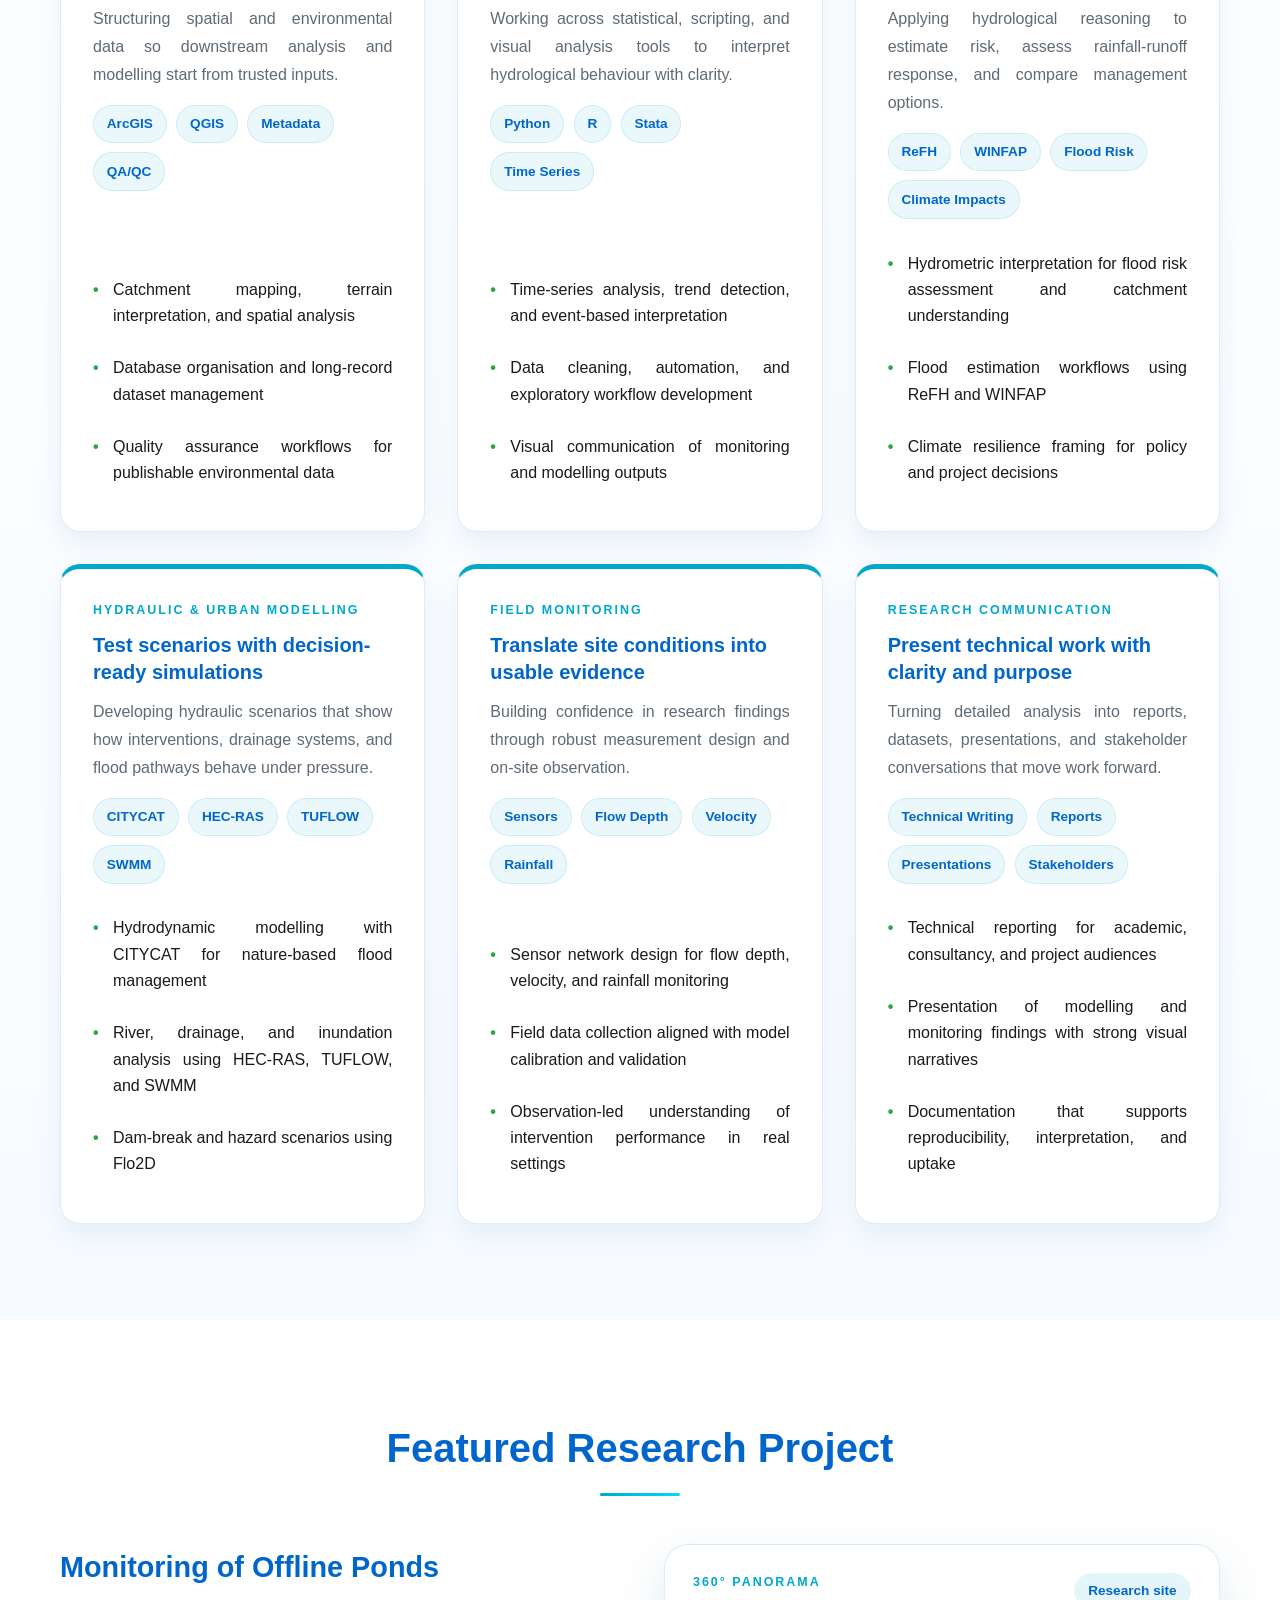
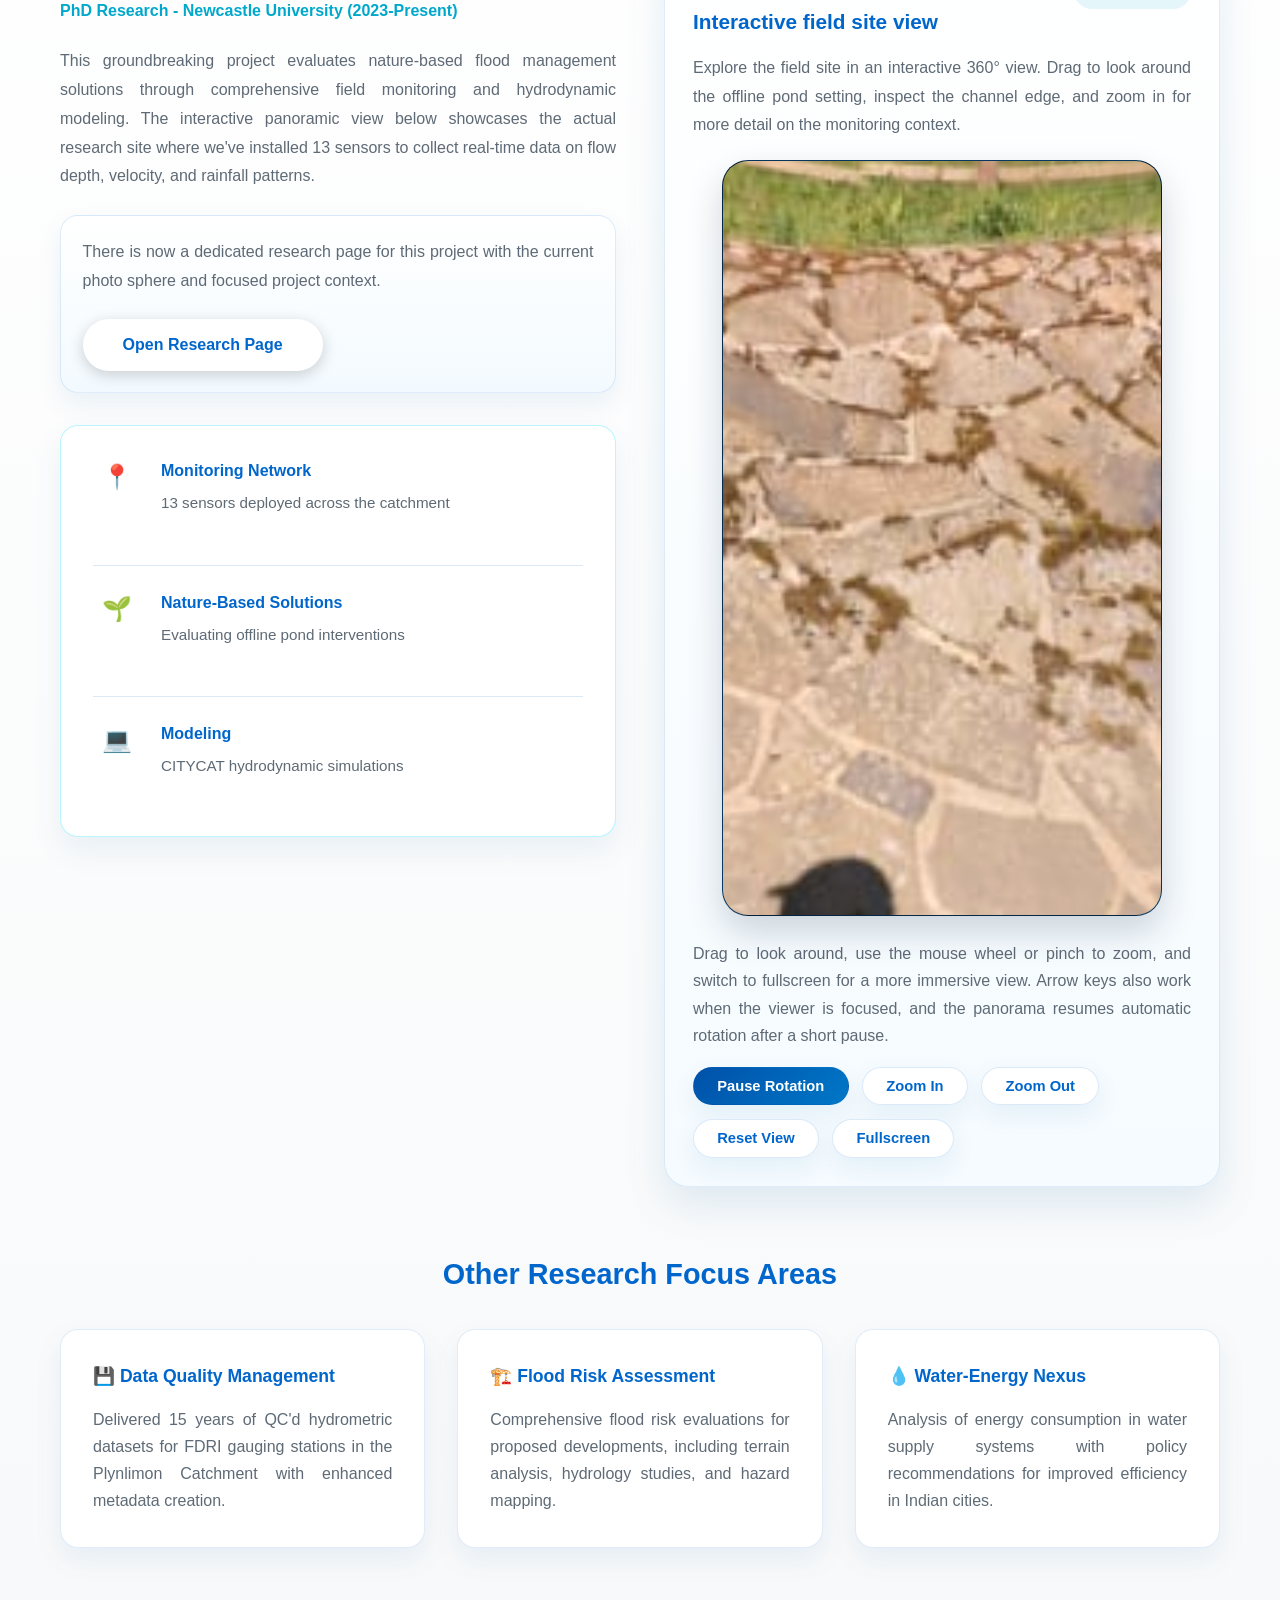
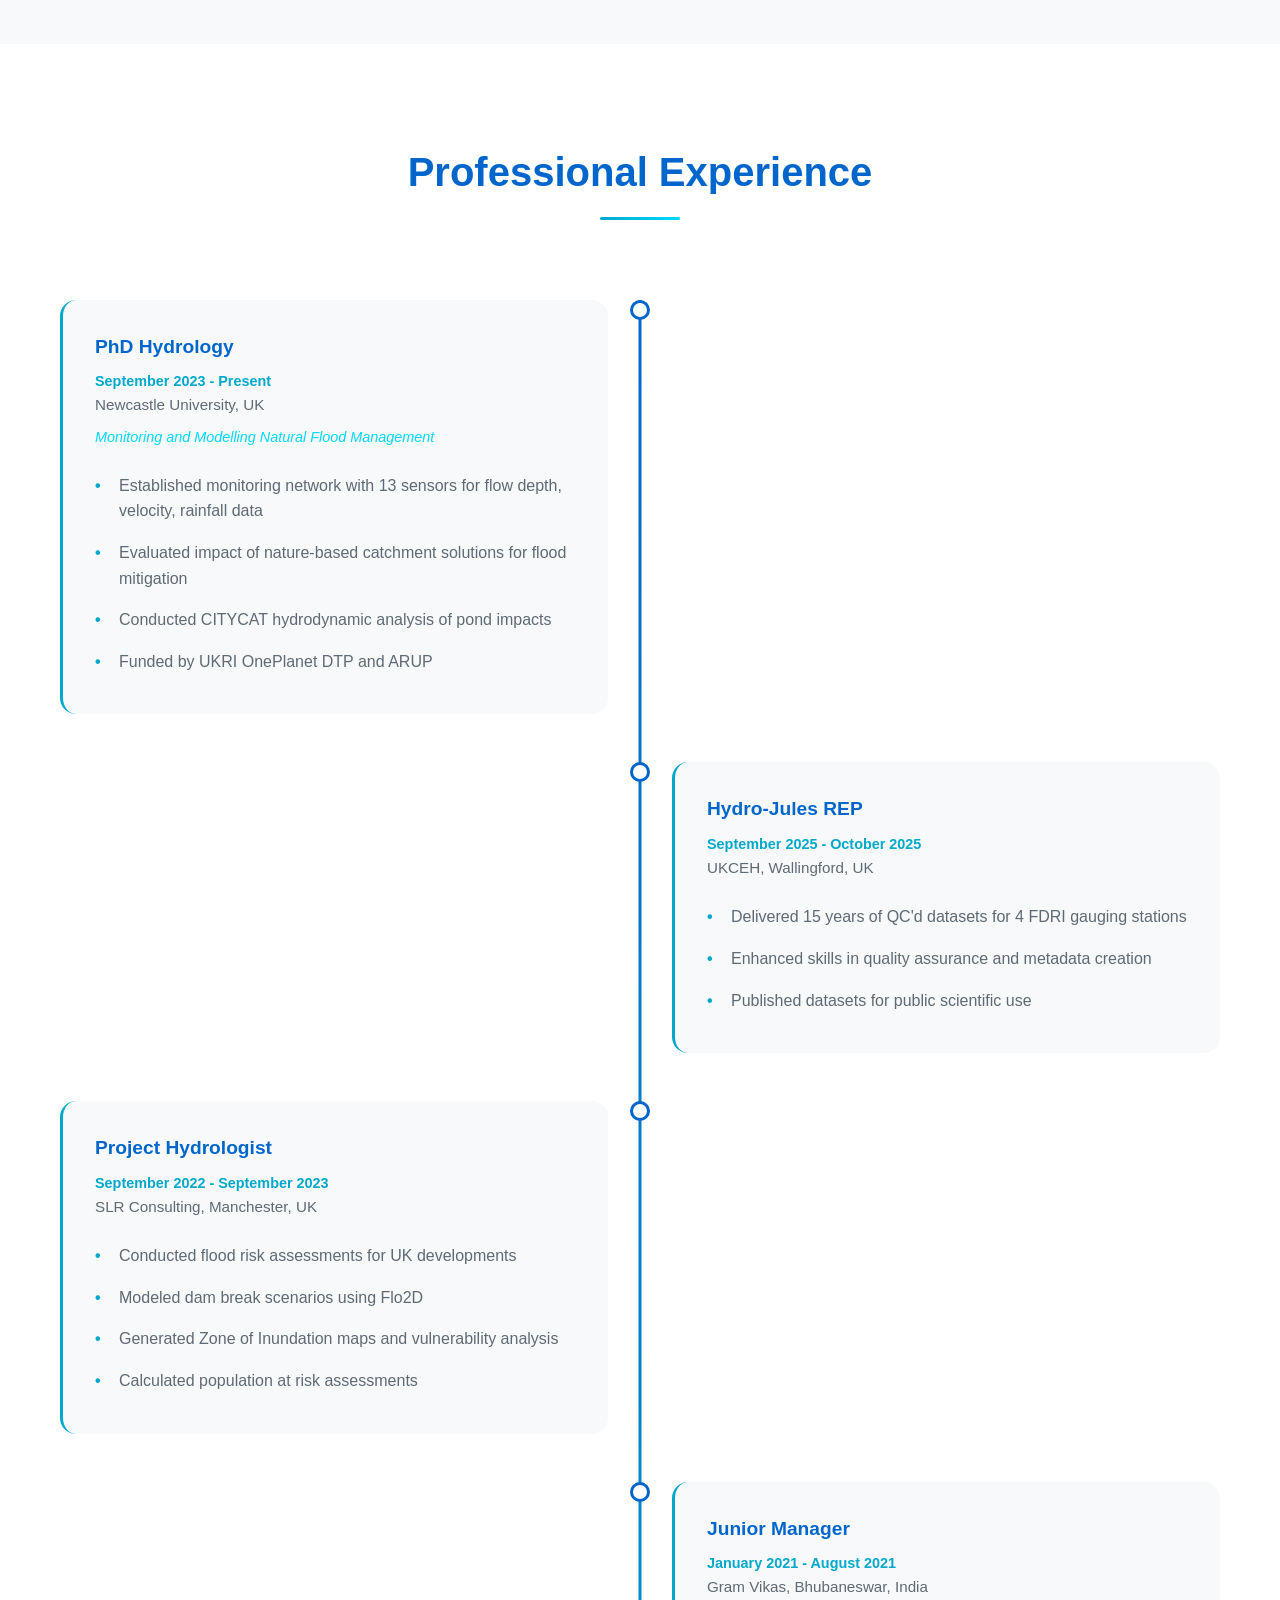
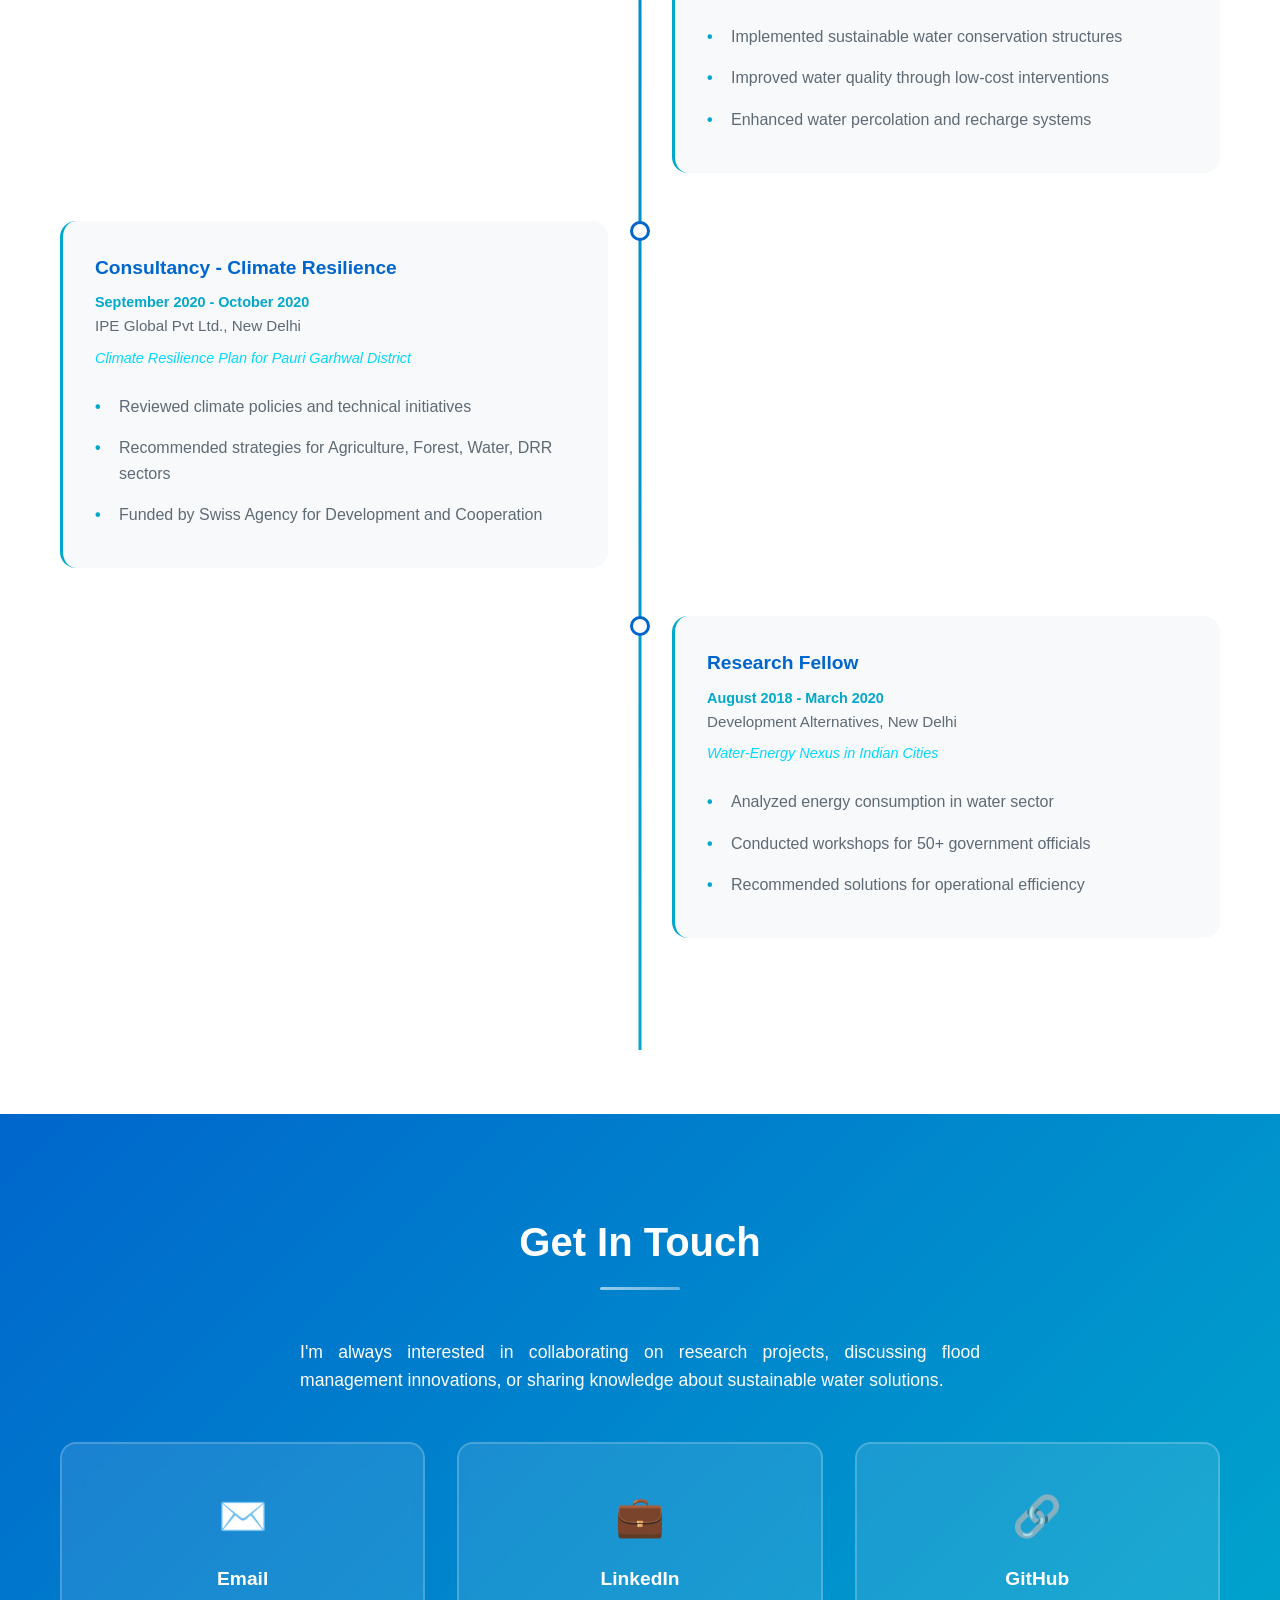
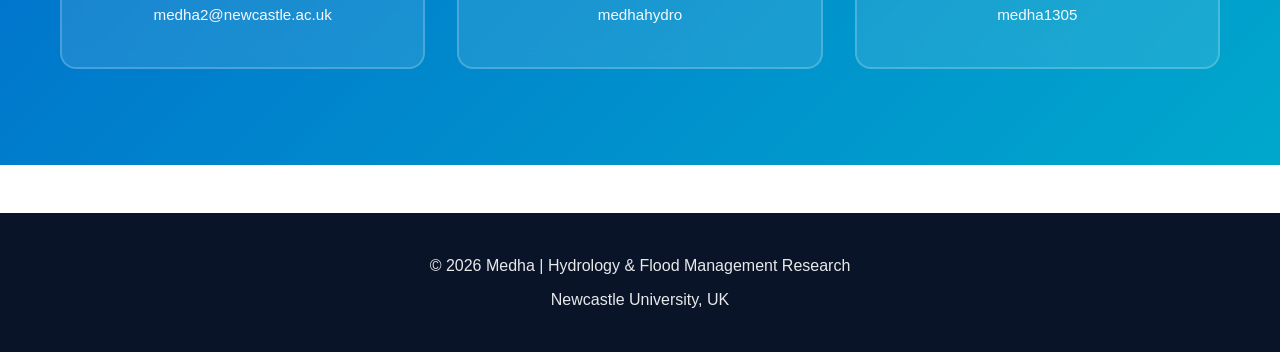
==== commit b4e17710: "Add dedicated research page and enhance navigation links" ====
--- a/index.html
+++ b/index.html
@@ -10,15 +10,15 @@
     <!-- Navigation Bar -->
     <nav class="navbar">
         <div class="nav-container">
-            <div class="logo">
+            <a href="#home" class="logo">
                 <span class="logo-icon">&#128167;</span>
                 <span>Medha</span>
-            </div>
+            </a>
             <ul class="nav-menu">
                 <li><a href="#home" class="nav-link active">Home</a></li>
                 <li><a href="#about" class="nav-link">About</a></li>
                 <li><a href="#skills" class="nav-link">Skills</a></li>
-                <li><a href="#research" class="nav-link">Research</a></li>
+                <li><a href="Research/" class="nav-link" data-section="research">Research</a></li>
                 <li><a href="#experience" class="nav-link">Experience</a></li>
                 <li><a href="#contact" class="nav-link">Contact</a></li>
             </ul>
@@ -258,6 +258,11 @@
 
                     <p>This groundbreaking project evaluates nature-based flood management solutions through comprehensive field monitoring and hydrodynamic modeling. The interactive panoramic view below showcases the actual research site where we've installed 13 sensors to collect real-time data on flow depth, velocity, and rainfall patterns.</p>
 
+                    <div class="research-page-entry">
+                        <p>There is now a dedicated research page for this project with the current photo sphere and focused project context.</p>
+                        <a href="Research/" class="btn btn-primary">Open Research Page</a>
+                    </div>
+
                     <div class="research-highlights">
                         <div class="highlight-item">
                             <span class="highlight-icon">&#128205;</span>
@@ -294,7 +299,7 @@
                     </div>
                     <p class="panorama-caption">Explore the field site in an interactive 360&deg; view. Drag to look around the offline pond setting, inspect the channel edge, and zoom in for more detail on the monitoring context.</p>
                     <div class="panorama-frame">
-                        <div class="panorama-viewer" id="panorama">
+                        <div class="panorama-viewer" id="panorama" data-panorama-src="360_Images/panorama-360.jpeg">
                             <div class="panorama-loading">
                                 <span class="panorama-loading-label">Loading 360&deg; panorama...</span>
                             </div>
--- a/styles.css
+++ b/styles.css
@@ -65,6 +65,7 @@
     align-items: center;
     gap: 0.5rem;
     cursor: pointer;
+    text-decoration: none;
     transition: transform 0.3s ease;
 }
 
@@ -600,6 +601,19 @@
     text-align: justify;
 }
 
+.research-page-entry {
+    margin-bottom: 2rem;
+    padding: 1.35rem;
+    border-radius: 18px;
+    background: linear-gradient(180deg, #ffffff 0%, #f3faff 100%);
+    border: 1px solid rgba(0, 102, 204, 0.12);
+    box-shadow: 0 12px 26px rgba(17, 103, 168, 0.08);
+}
+
+.research-page-entry p {
+    margin-bottom: 1rem;
+}
+
 .research-highlights {
     background: white;
     padding: 2rem;
@@ -907,6 +921,137 @@
 }
 
 /* ===========================
+   Research Page
+   =========================== */
+.page-hero {
+    margin-top: 60px;
+    padding: 7rem 0 5rem;
+    color: white;
+    position: relative;
+    overflow: hidden;
+}
+
+.research-page-hero {
+    background:
+        radial-gradient(circle at 18% 20%, rgba(255, 255, 255, 0.18), transparent 24%),
+        radial-gradient(circle at 78% 18%, rgba(255, 255, 255, 0.12), transparent 20%),
+        linear-gradient(135deg, #072341 0%, #0f4f84 48%, #1598ba 100%);
+}
+
+.page-hero-layout {
+    display: grid;
+    grid-template-columns: minmax(0, 1.2fr) minmax(280px, 0.8fr);
+    gap: 2rem;
+    align-items: center;
+    position: relative;
+    z-index: 1;
+}
+
+.page-hero-copy h1 {
+    font-size: 3.4rem;
+    line-height: 1.1;
+    margin-bottom: 1.25rem;
+    max-width: 760px;
+}
+
+.page-hero-description {
+    max-width: 700px;
+    font-size: 1.12rem;
+    line-height: 1.85;
+    color: rgba(255, 255, 255, 0.9);
+    margin-bottom: 2rem;
+}
+
+.page-hero-aside {
+    display: flex;
+}
+
+.page-hero-card {
+    width: 100%;
+    padding: 2rem;
+    border-radius: 24px;
+    background: rgba(255, 255, 255, 0.12);
+    border: 1px solid rgba(255, 255, 255, 0.22);
+    backdrop-filter: blur(10px);
+    box-shadow: 0 22px 40px rgba(4, 21, 36, 0.18);
+}
+
+.page-hero-label {
+    display: inline-block;
+    margin-bottom: 0.85rem;
+    padding: 0.45rem 0.8rem;
+    border-radius: 999px;
+    background: rgba(255, 255, 255, 0.12);
+    color: rgba(255, 255, 255, 0.88);
+    font-size: 0.8rem;
+    font-weight: 700;
+    letter-spacing: 0.12em;
+    text-transform: uppercase;
+}
+
+.page-hero-card h2 {
+    font-size: 1.5rem;
+    line-height: 1.3;
+    margin-bottom: 0.9rem;
+}
+
+.page-hero-card p {
+    line-height: 1.8;
+    color: rgba(255, 255, 255, 0.92);
+}
+
+.page-hero-points {
+    list-style: none;
+    margin-top: 1.25rem;
+}
+
+.page-hero-points li {
+    position: relative;
+    padding: 0.75rem 0 0.75rem 1.35rem;
+    border-top: 1px solid rgba(255, 255, 255, 0.16);
+    color: rgba(255, 255, 255, 0.9);
+}
+
+.page-hero-points li::before {
+    content: "\2022";
+    position: absolute;
+    left: 0;
+    color: #d8f7ff;
+    font-weight: 700;
+}
+
+.research-page-section {
+    padding-top: 5rem;
+}
+
+.research-page-intro {
+    max-width: 920px;
+    margin: 0 auto 3rem;
+    text-align: center;
+}
+
+.research-page-intro p:last-child {
+    color: var(--text-light);
+    line-height: 1.85;
+    text-align: justify;
+}
+
+.research-page .panorama-viewer {
+    width: min(100%, 760px);
+    min-height: 430px;
+    max-height: min(76vh, 640px);
+    aspect-ratio: 16 / 10;
+}
+
+.research-page-grid {
+    margin-top: 3rem;
+}
+
+.research-page .footer {
+    margin-top: 0;
+}
+
+/* ===========================
    Experience Section
    =========================== */
 .experience {
@@ -1111,7 +1256,8 @@
 @media (max-width: 980px) {
     .about-story-grid,
     .about-focus-grid,
-    .research-content {
+    .research-content,
+    .page-hero-layout {
         grid-template-columns: 1fr;
     }
 
@@ -1171,7 +1317,8 @@
 
     .about-intro-card h3,
     .skills-intro h3,
-    .about-focus-copy h3 {
+    .about-focus-copy h3,
+    .page-hero-copy h1 {
         font-size: 1.6rem;
     }
 
@@ -1184,6 +1331,13 @@
         min-height: 460px;
         max-height: 78vh;
         aspect-ratio: 9 / 14;
+    }
+
+    .research-page .panorama-viewer {
+        width: 100%;
+        min-height: 360px;
+        max-height: 68vh;
+        aspect-ratio: 16 / 11;
     }
 
     .panorama-viewer:fullscreen {
@@ -1227,11 +1381,20 @@
         min-height: 80vh;
     }
 
+    .page-hero {
+        margin-top: 70px;
+        padding: 5.5rem 0 4rem;
+    }
+
     .hero-title {
         font-size: 2.1rem;
     }
 
     .hero-subtitle {
+        font-size: 1rem;
+    }
+
+    .page-hero-description {
         font-size: 1rem;
     }
 
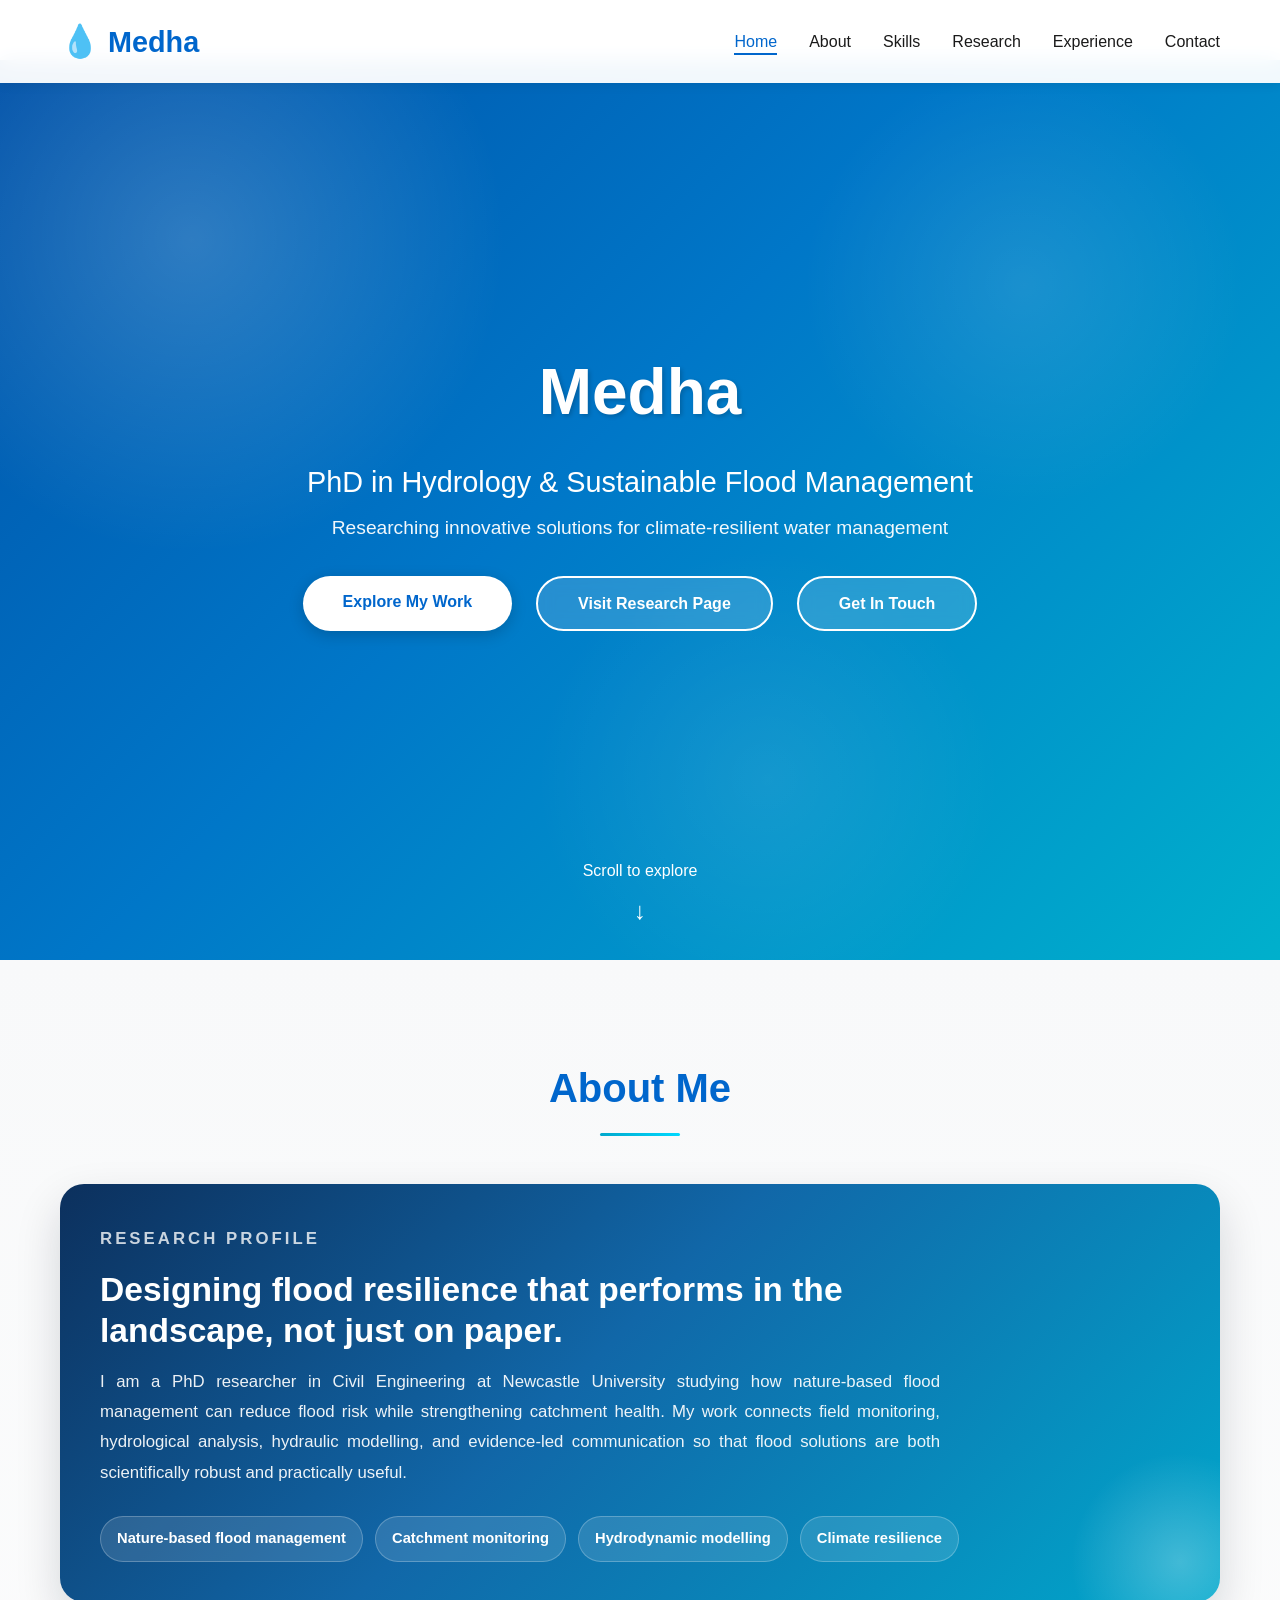
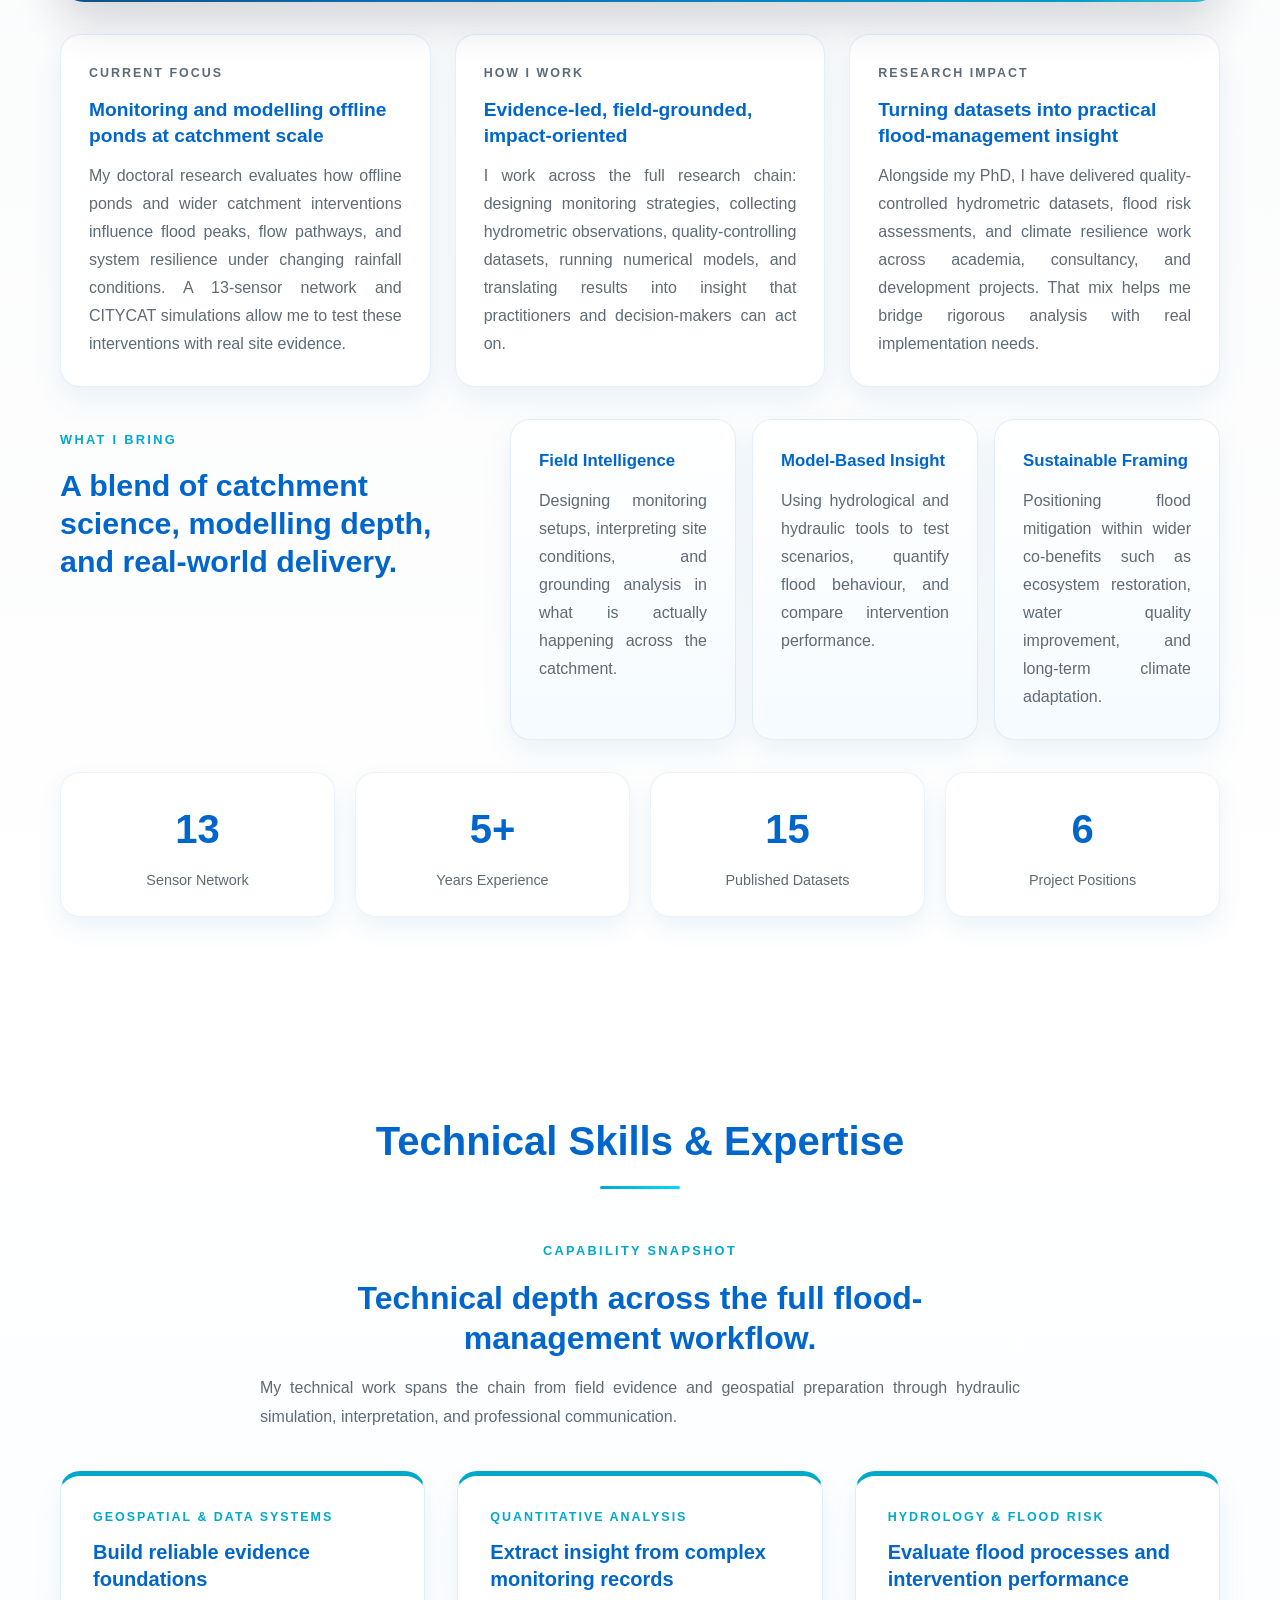
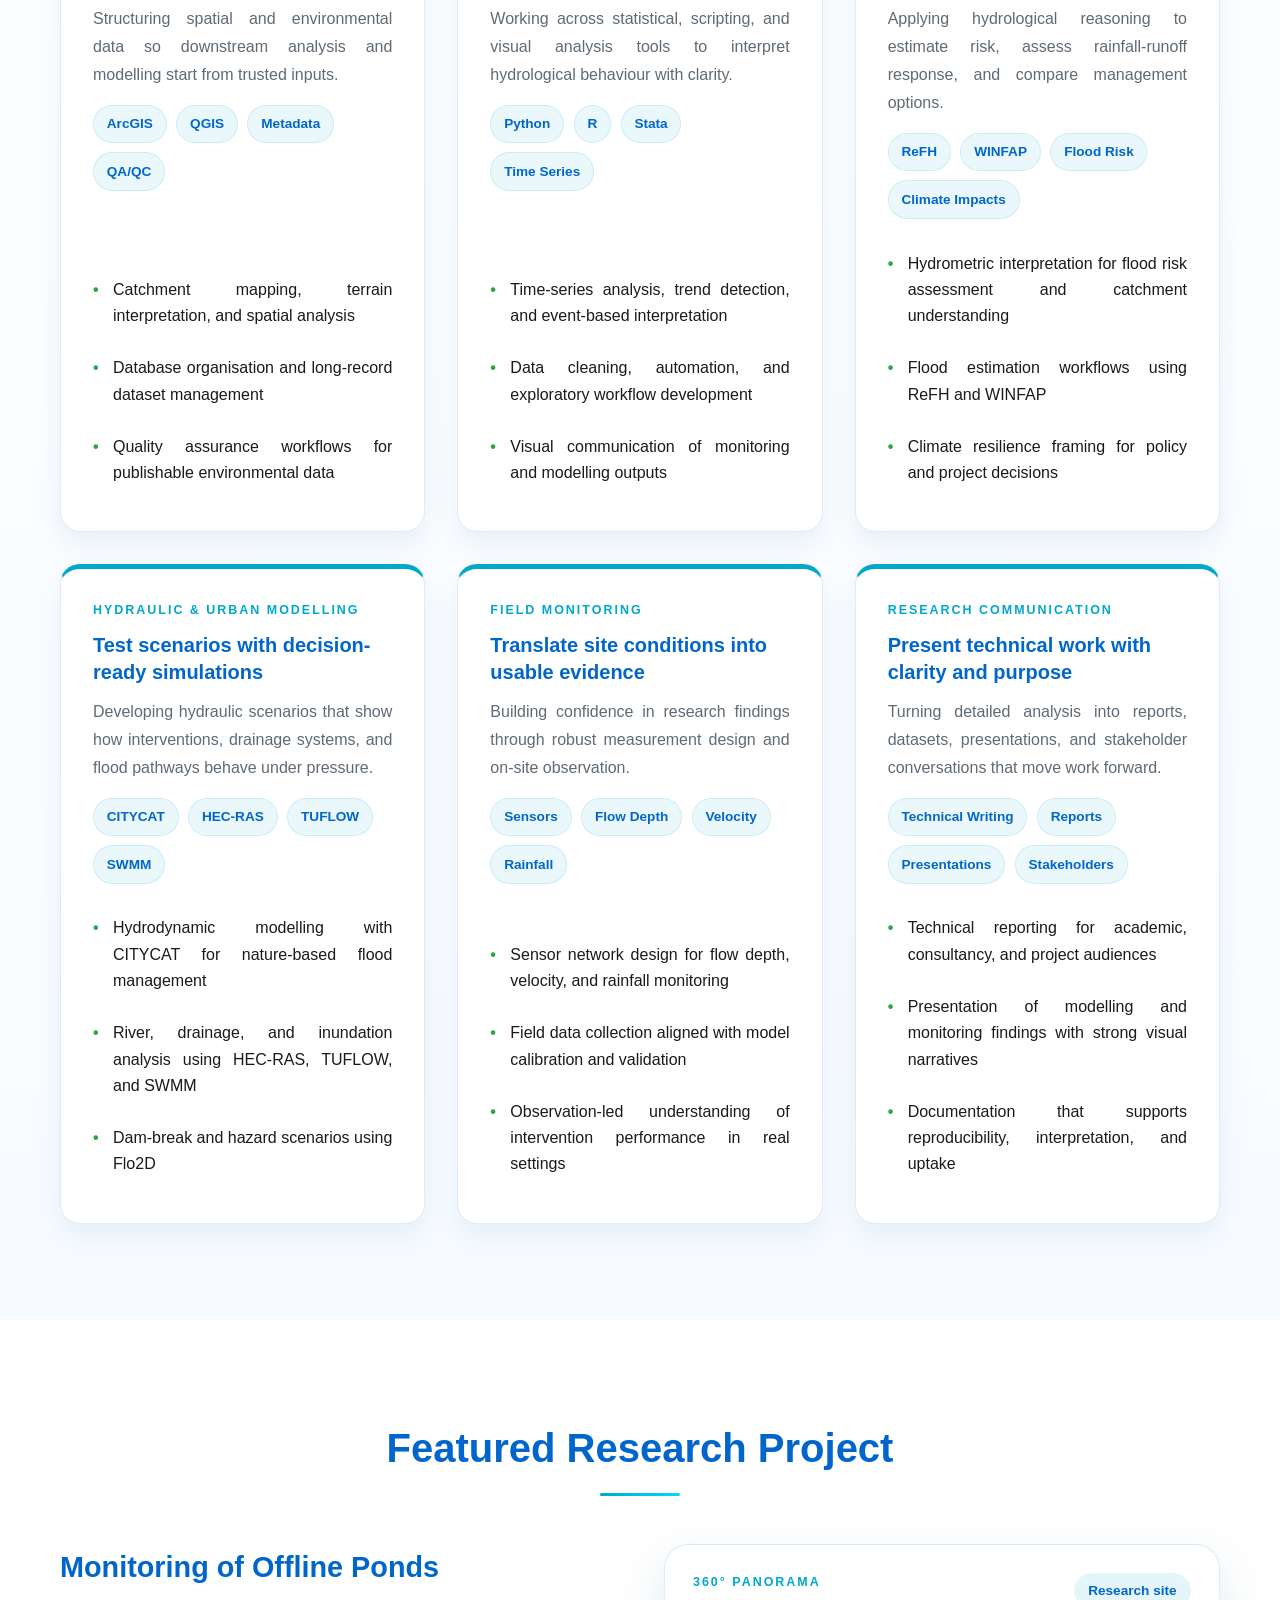
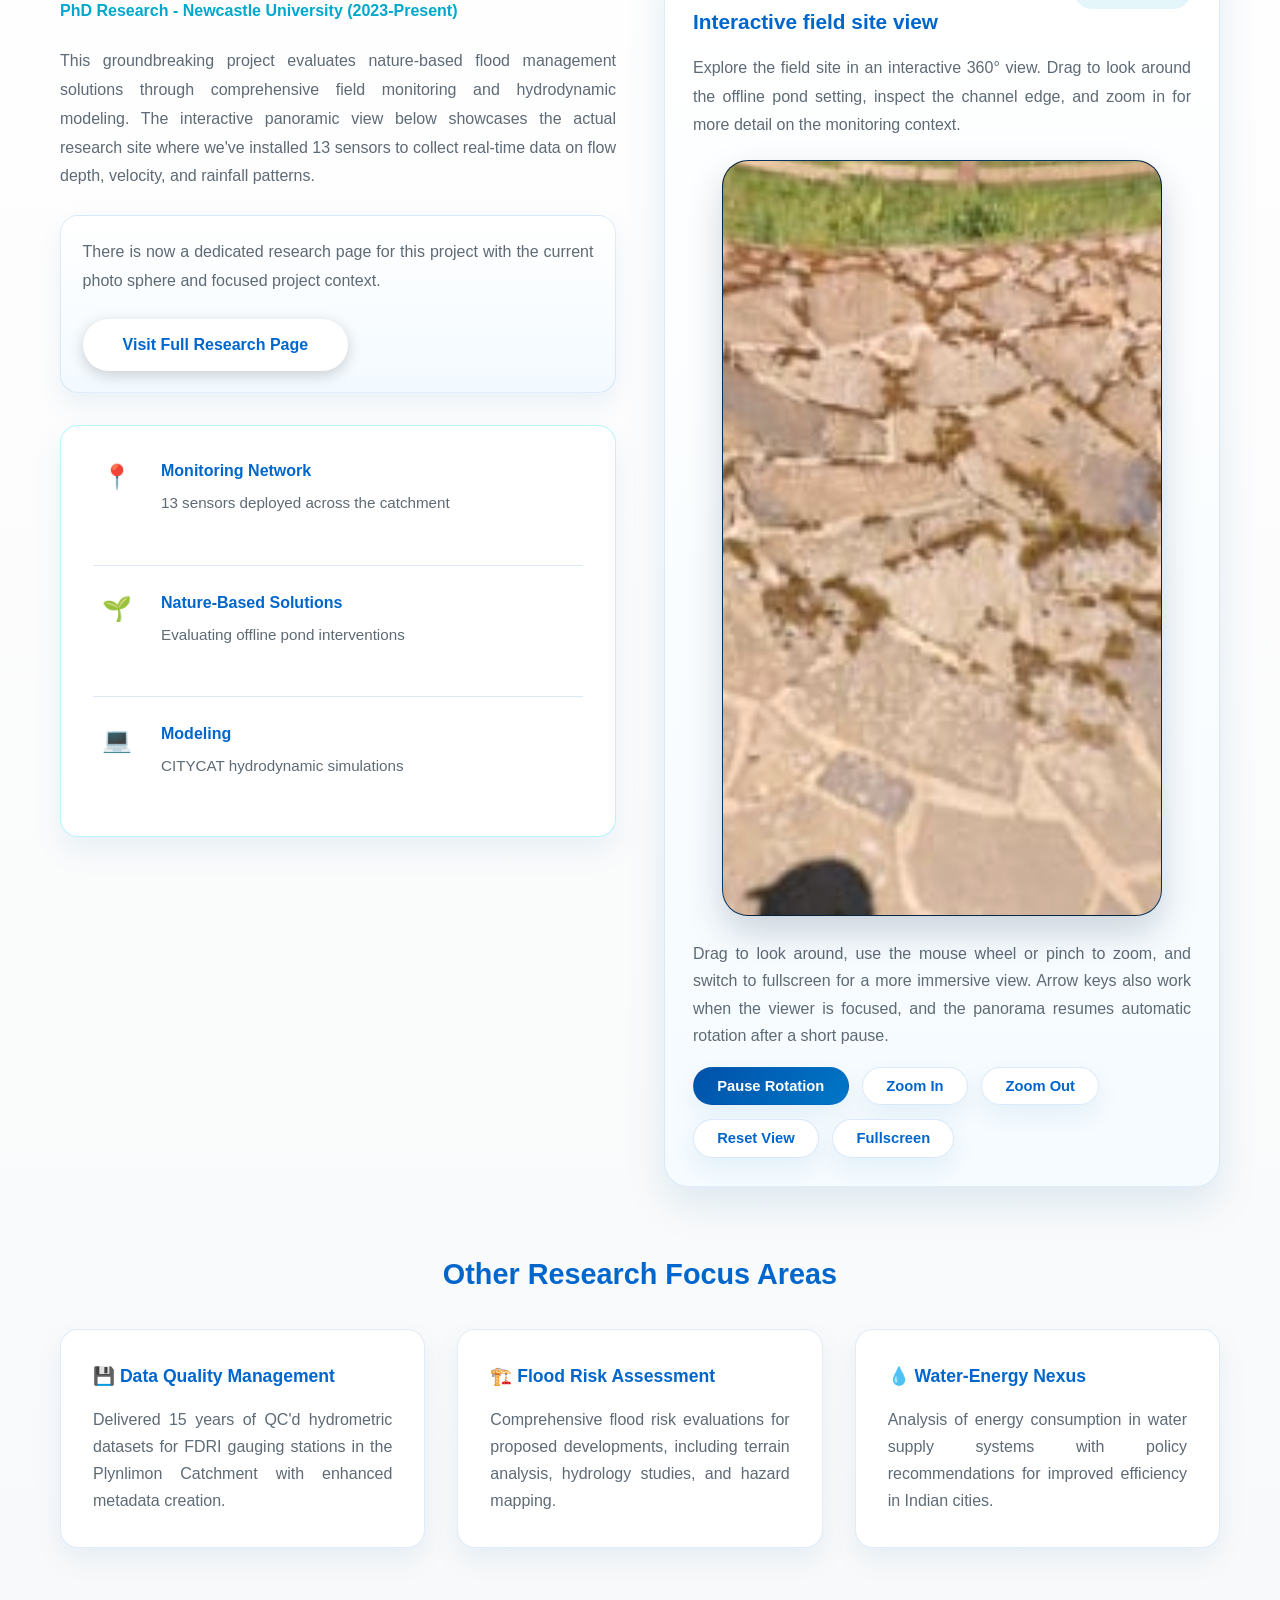
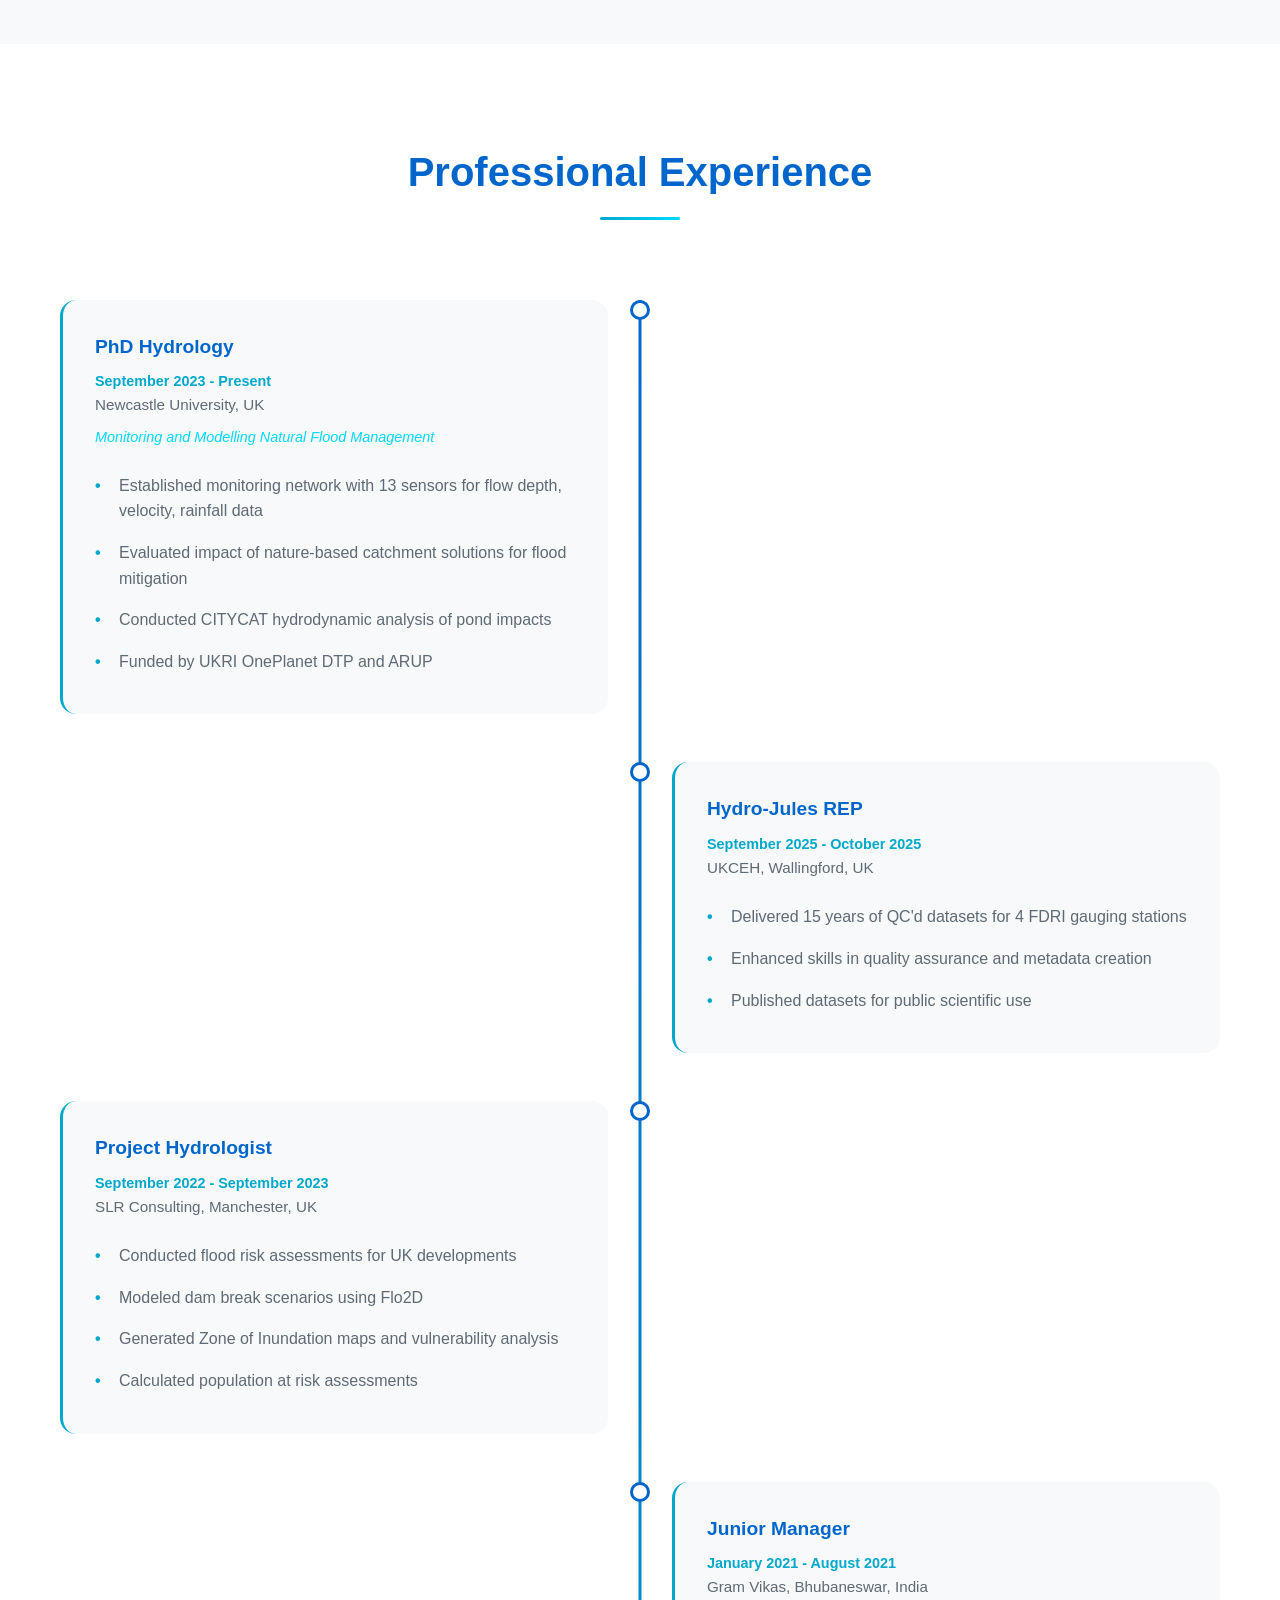
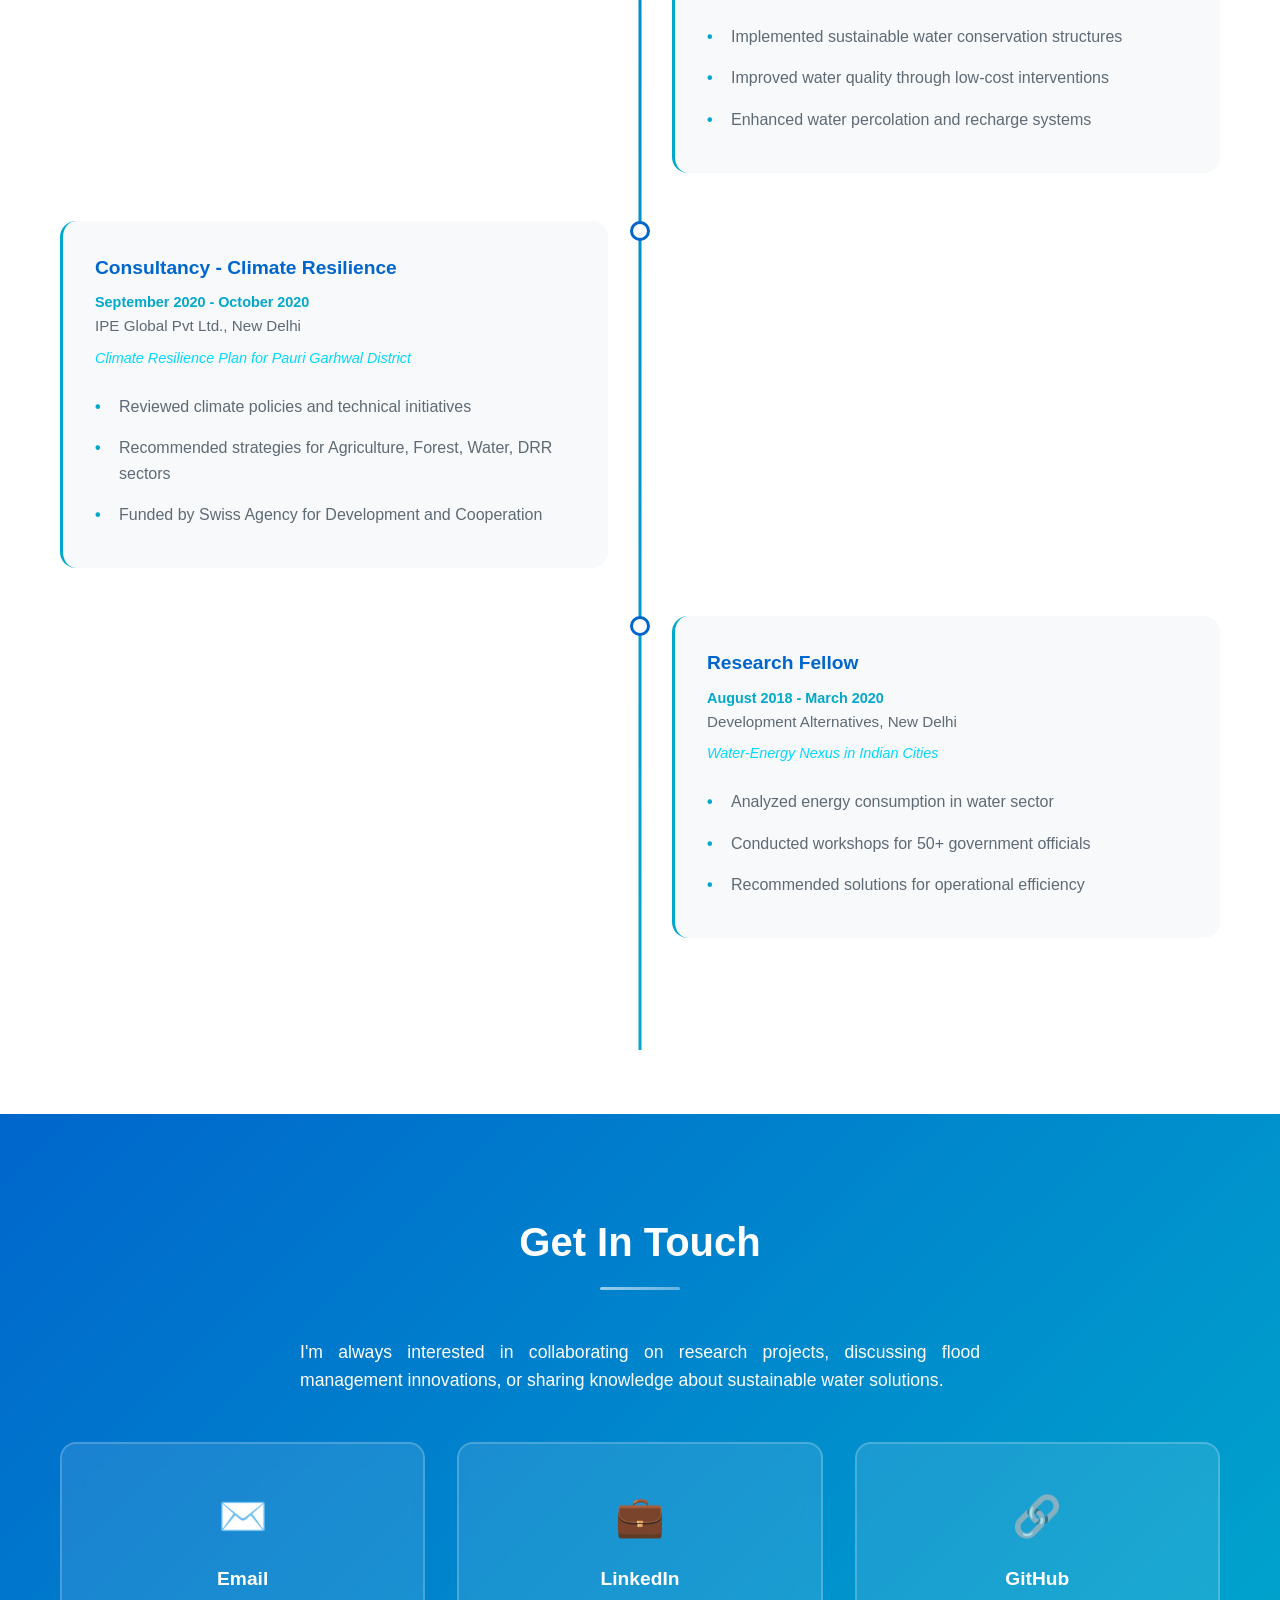
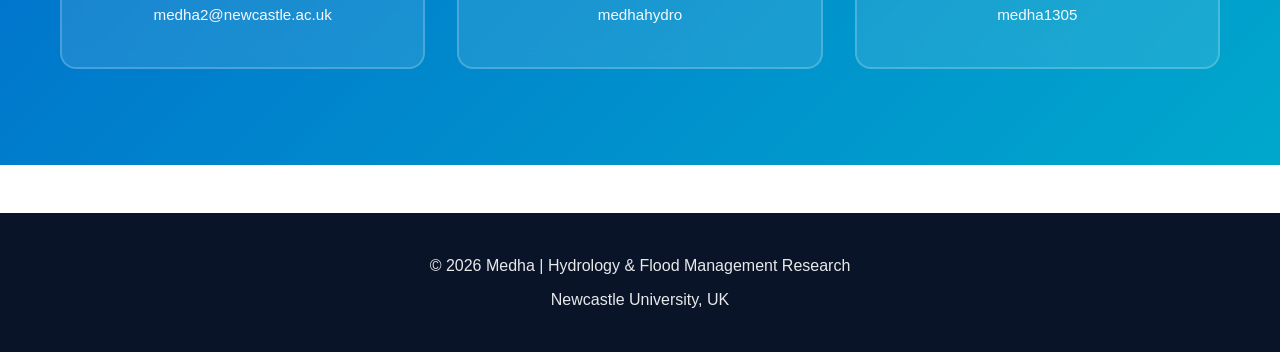
==== commit 5afc38c4: "Refactor research page controls and update navigation links for clarity" ====
--- a/index.html
+++ b/index.html
@@ -38,6 +38,7 @@
             <p class="hero-description">Researching innovative solutions for climate-resilient water management</p>
             <div class="hero-cta">
                 <a href="#about" class="btn btn-primary">Explore My Work</a>
+                <a href="Research/" class="btn btn-outline">Visit Research Page</a>
                 <a href="#contact" class="btn btn-outline">Get In Touch</a>
             </div>
         </div>
@@ -260,7 +261,7 @@
 
                     <div class="research-page-entry">
                         <p>There is now a dedicated research page for this project with the current photo sphere and focused project context.</p>
-                        <a href="Research/" class="btn btn-primary">Open Research Page</a>
+                        <a href="Research/" class="btn btn-primary">Visit Full Research Page</a>
                     </div>
 
                     <div class="research-highlights">
--- a/styles.css
+++ b/styles.css
@@ -1036,13 +1036,6 @@
     text-align: justify;
 }
 
-.research-page .panorama-viewer {
-    width: min(100%, 760px);
-    min-height: 430px;
-    max-height: min(76vh, 640px);
-    aspect-ratio: 16 / 10;
-}
-
 .research-page-grid {
     margin-top: 3rem;
 }
@@ -1333,13 +1326,6 @@
         aspect-ratio: 9 / 14;
     }
 
-    .research-page .panorama-viewer {
-        width: 100%;
-        min-height: 360px;
-        max-height: 68vh;
-        aspect-ratio: 16 / 11;
-    }
-
     .panorama-viewer:fullscreen {
         width: 100vw;
         height: 100vh;
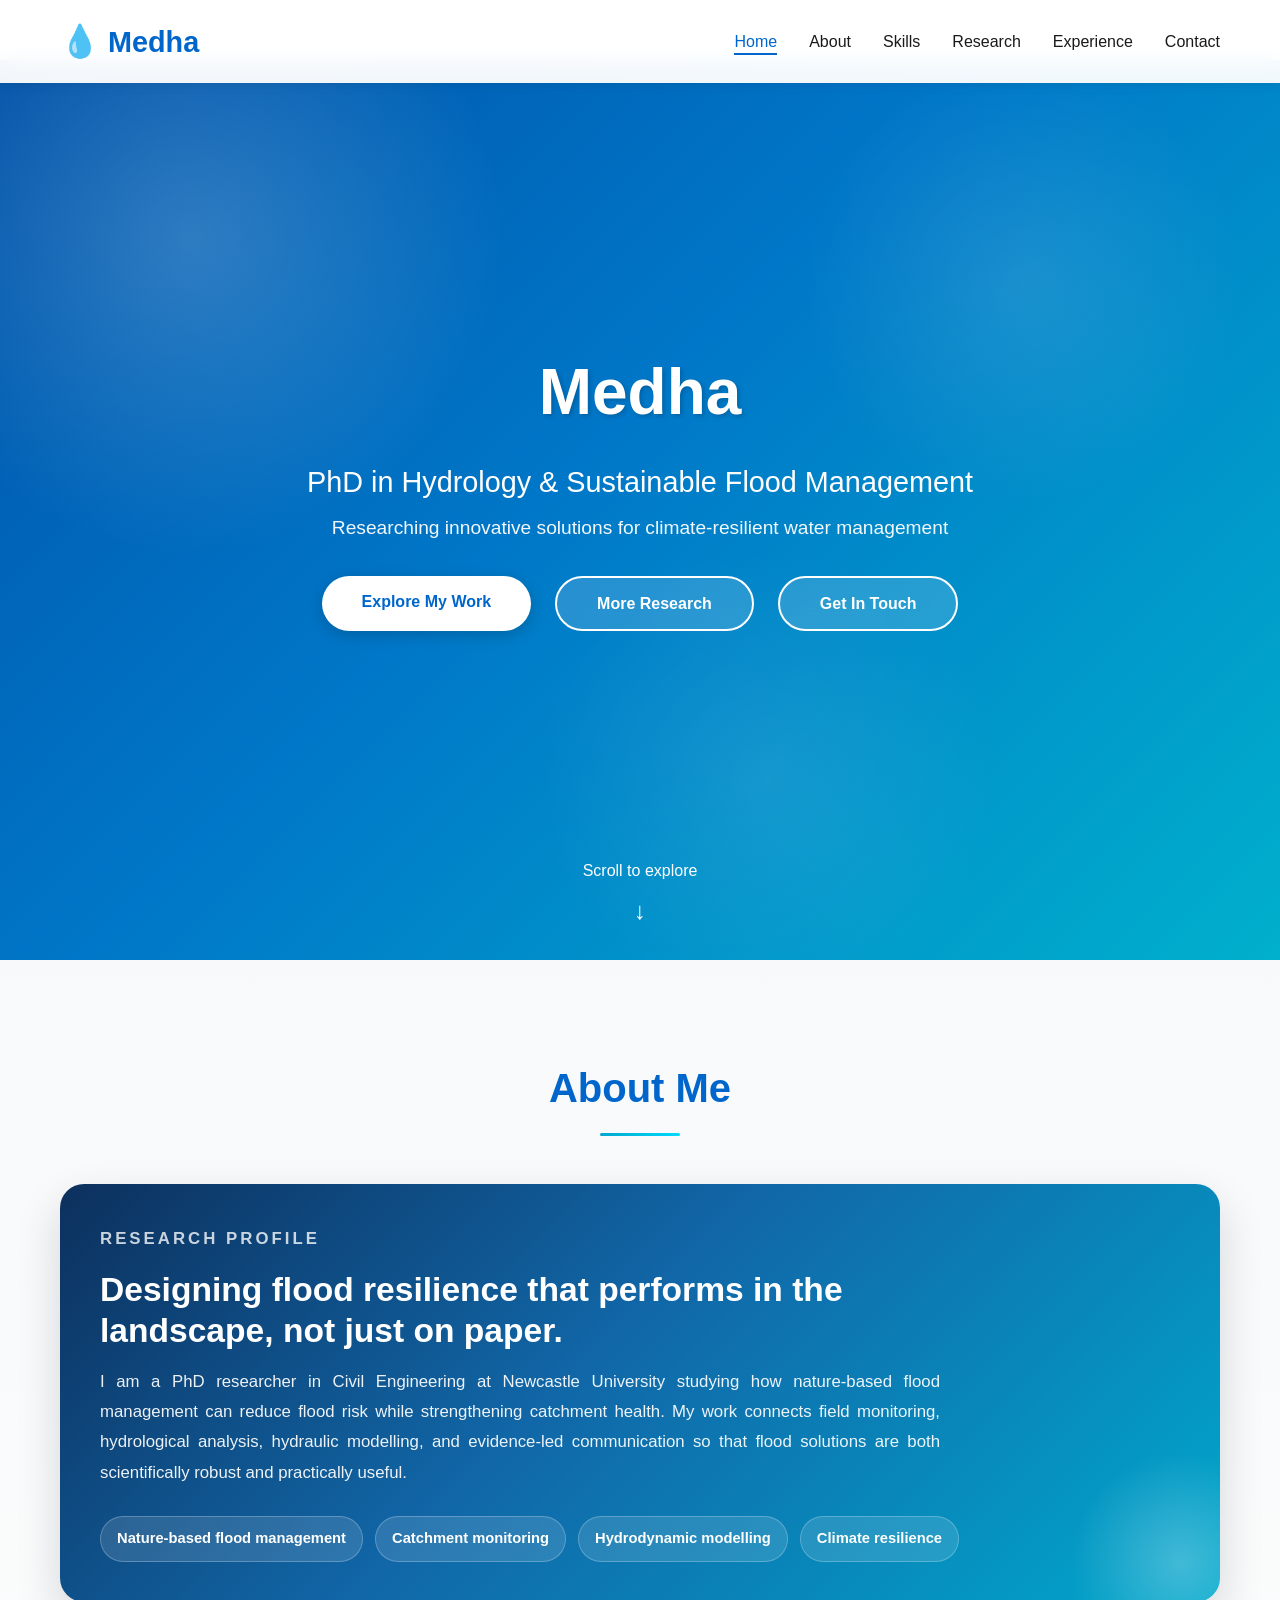
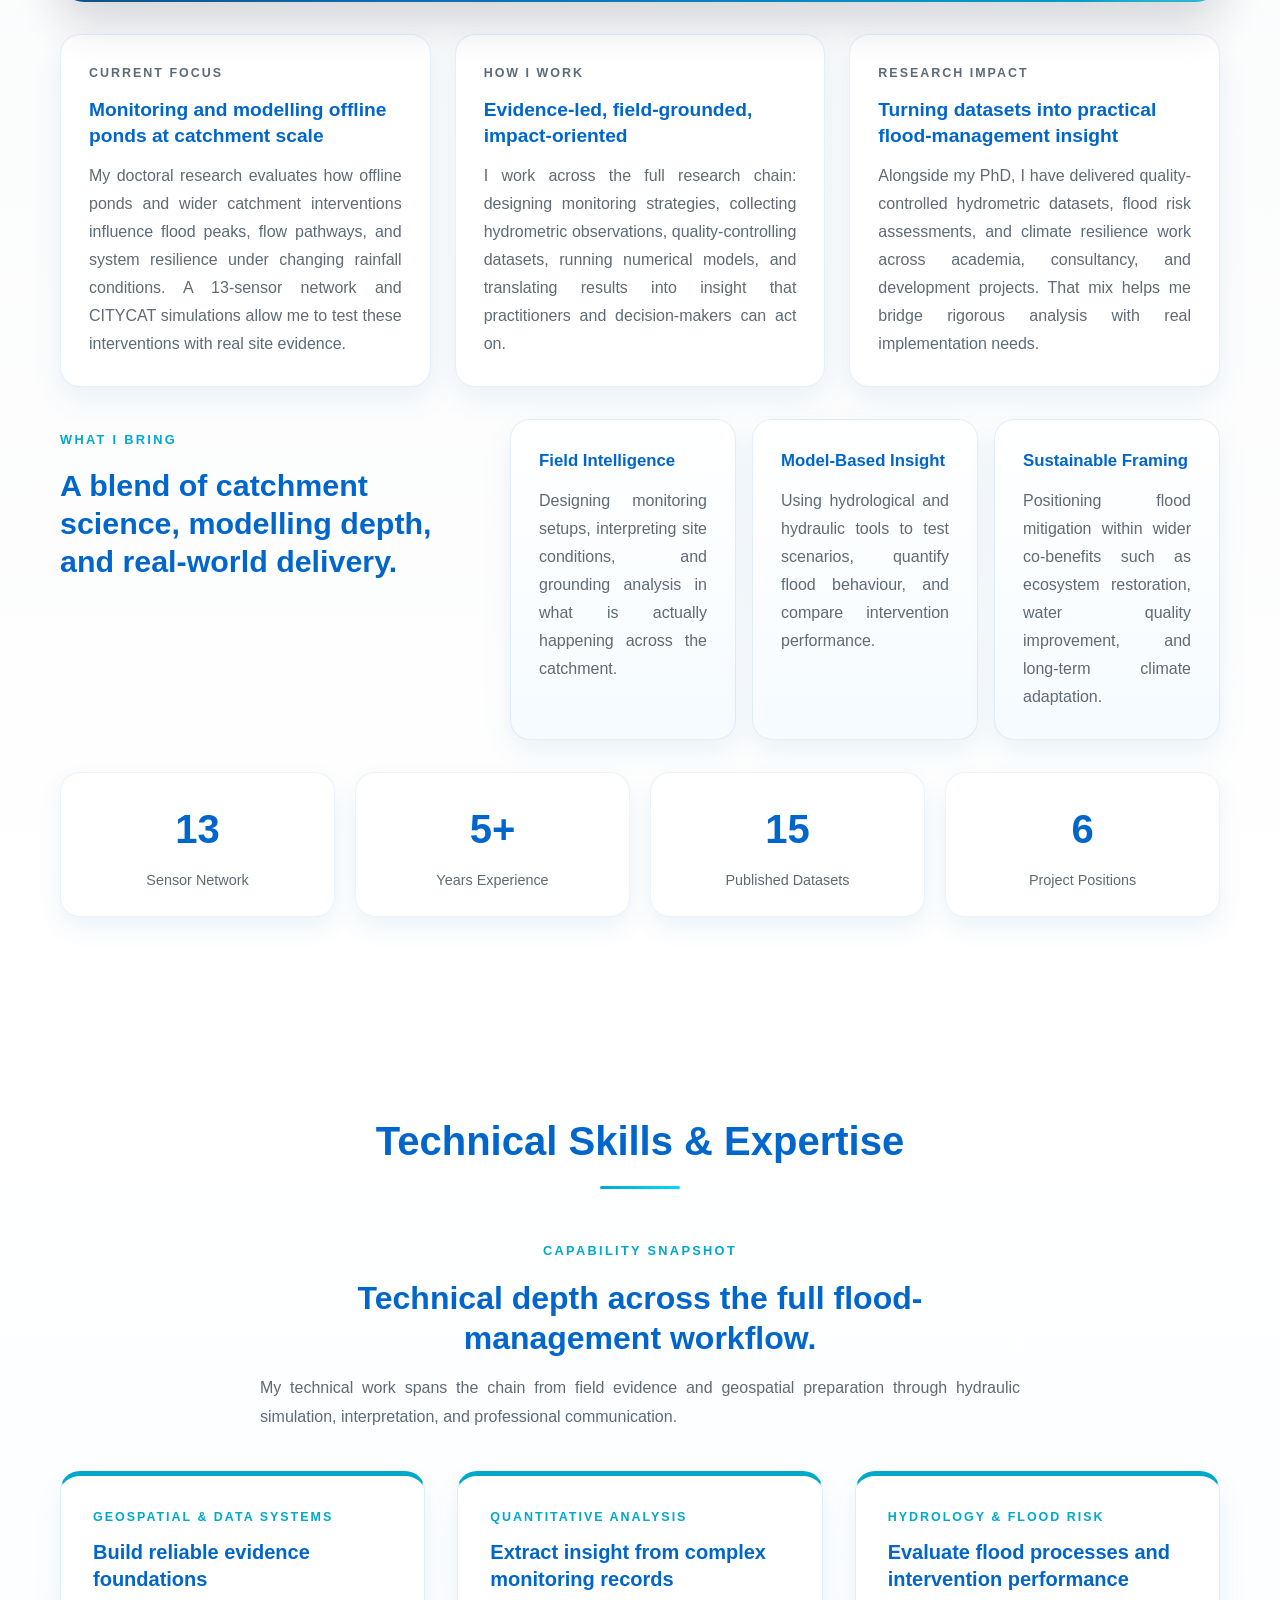
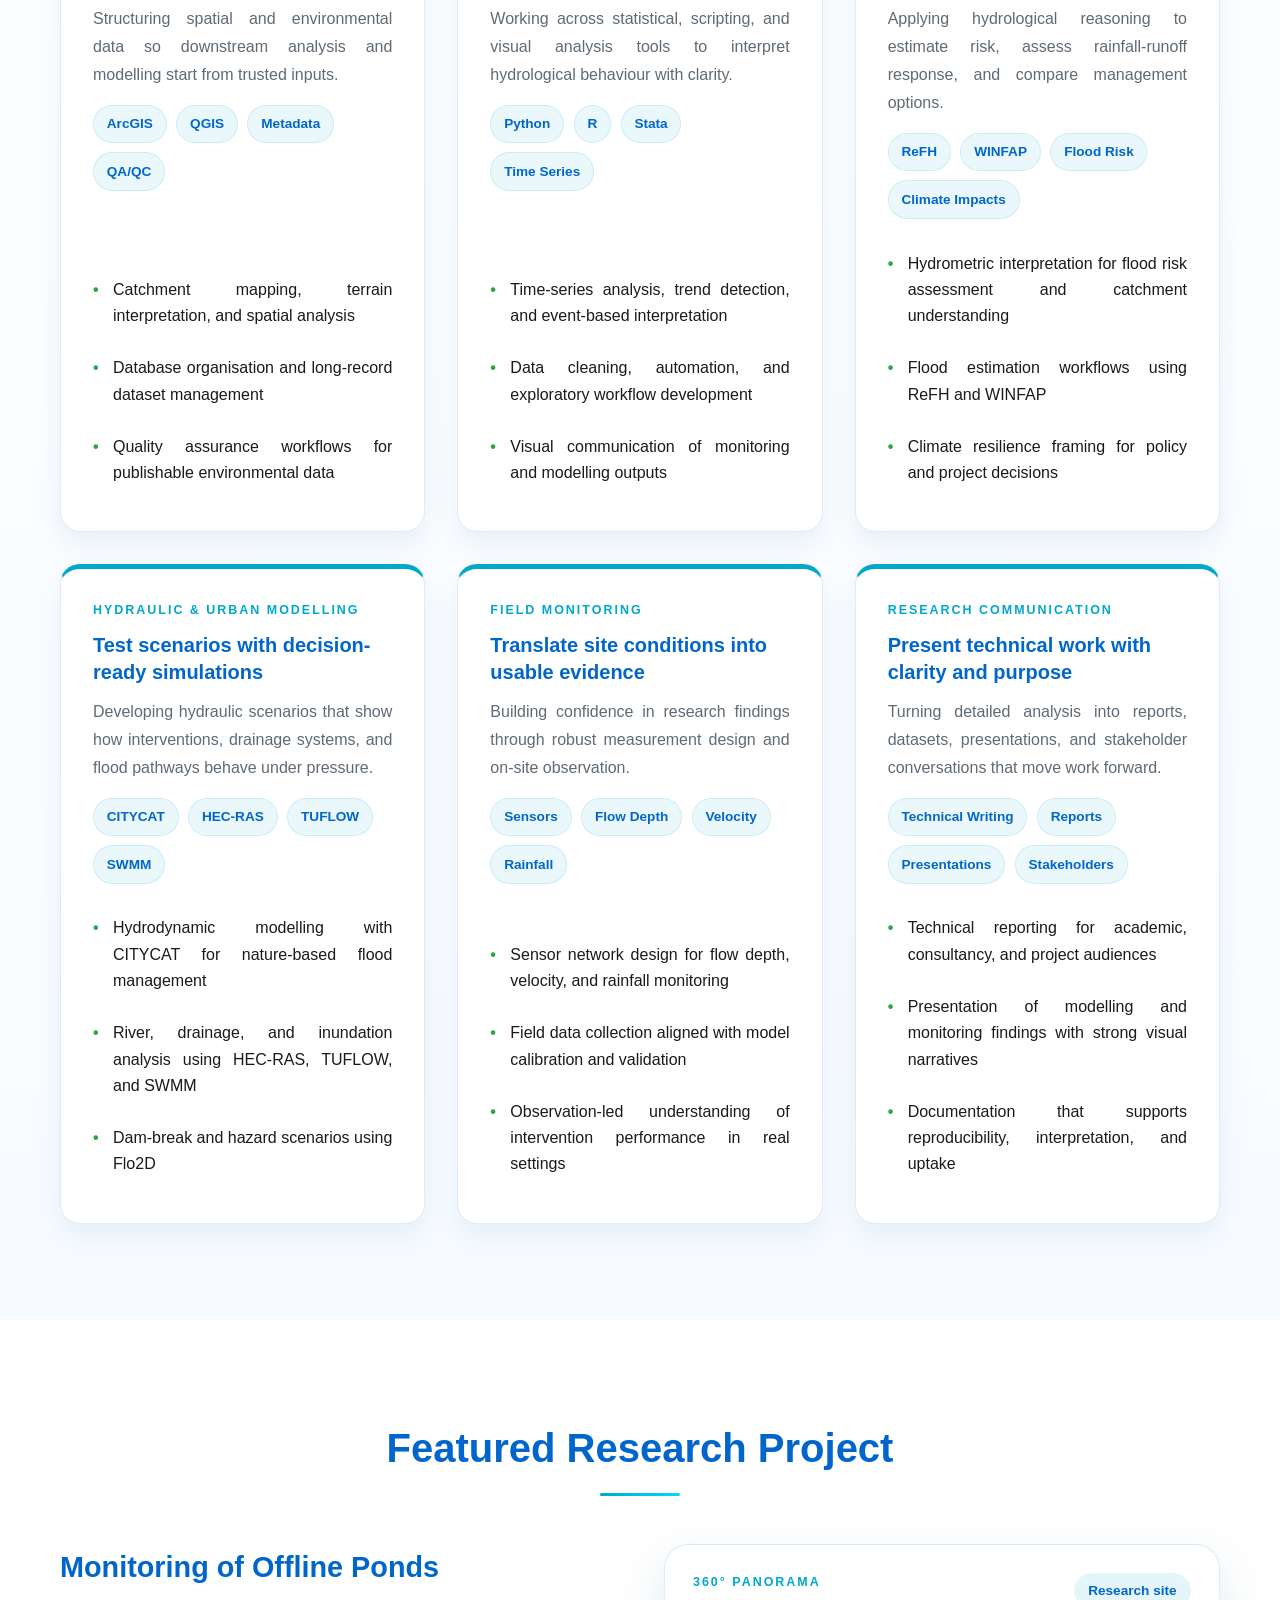
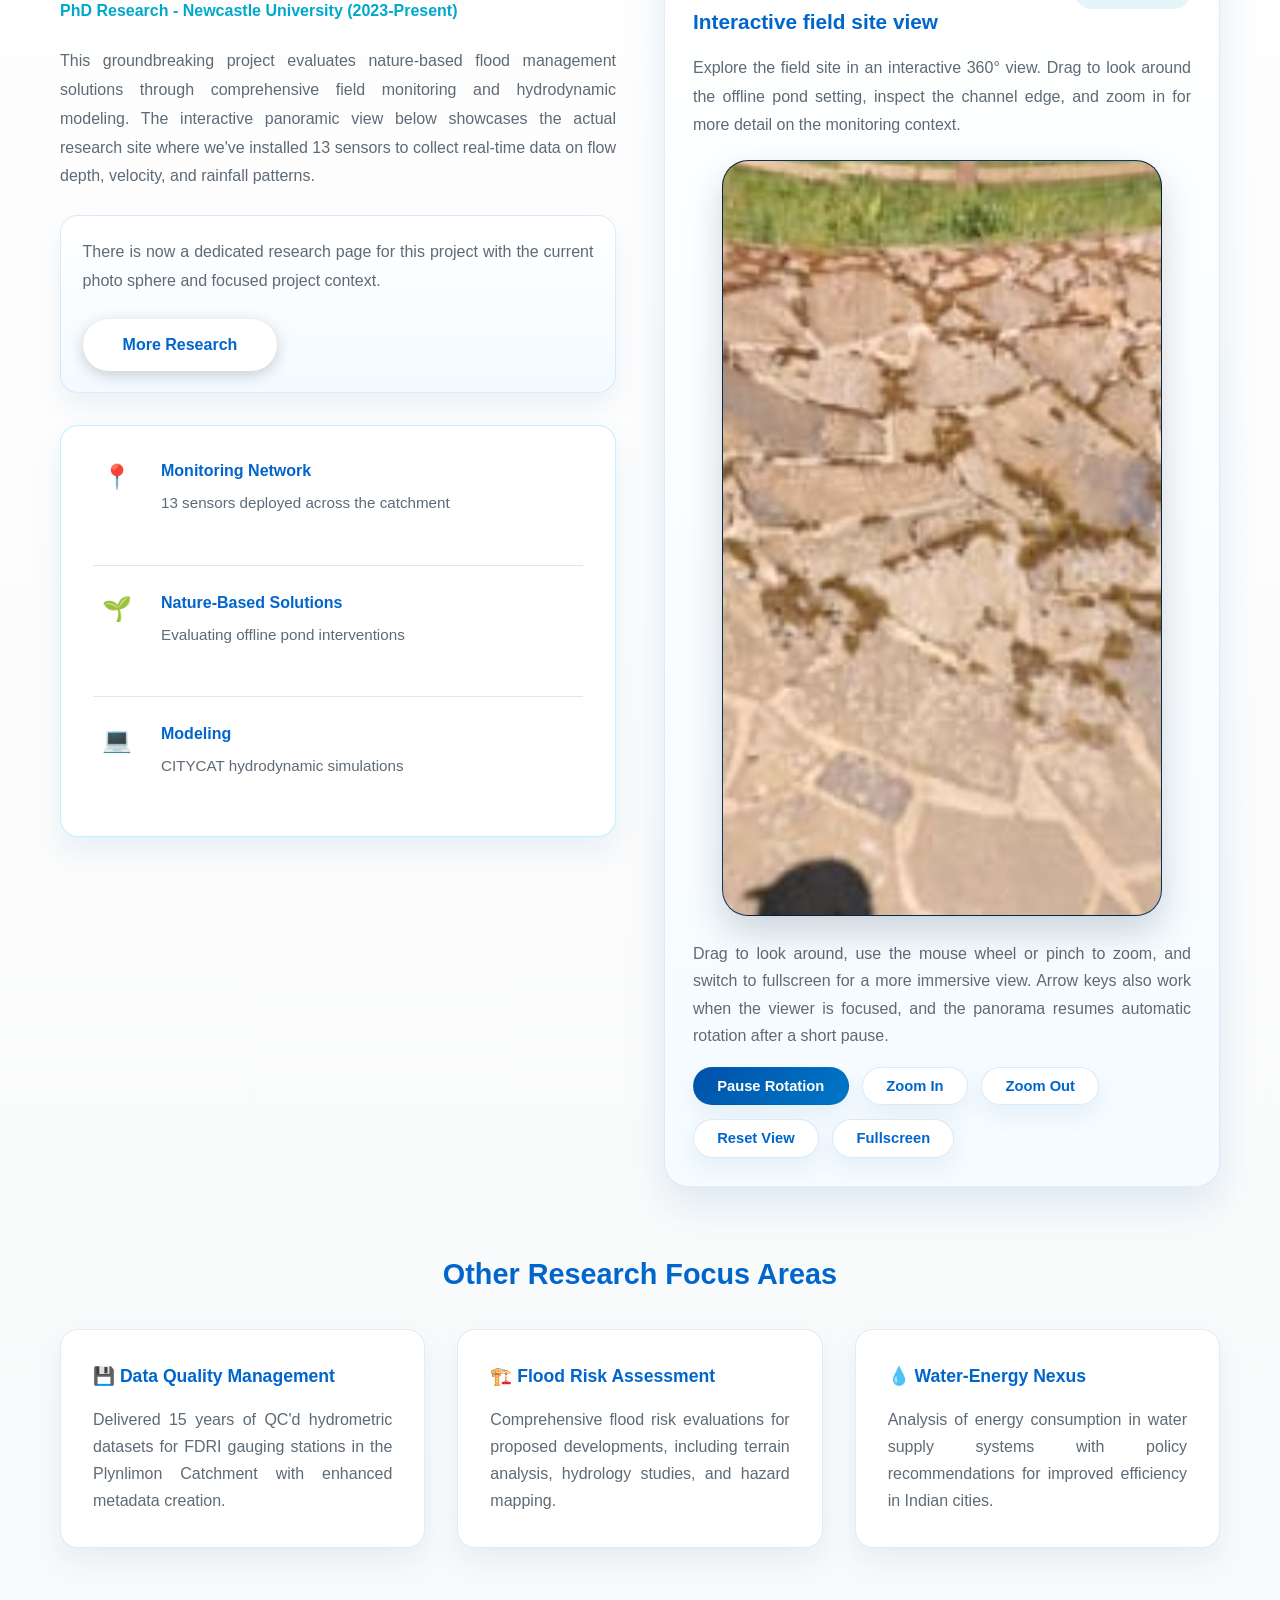
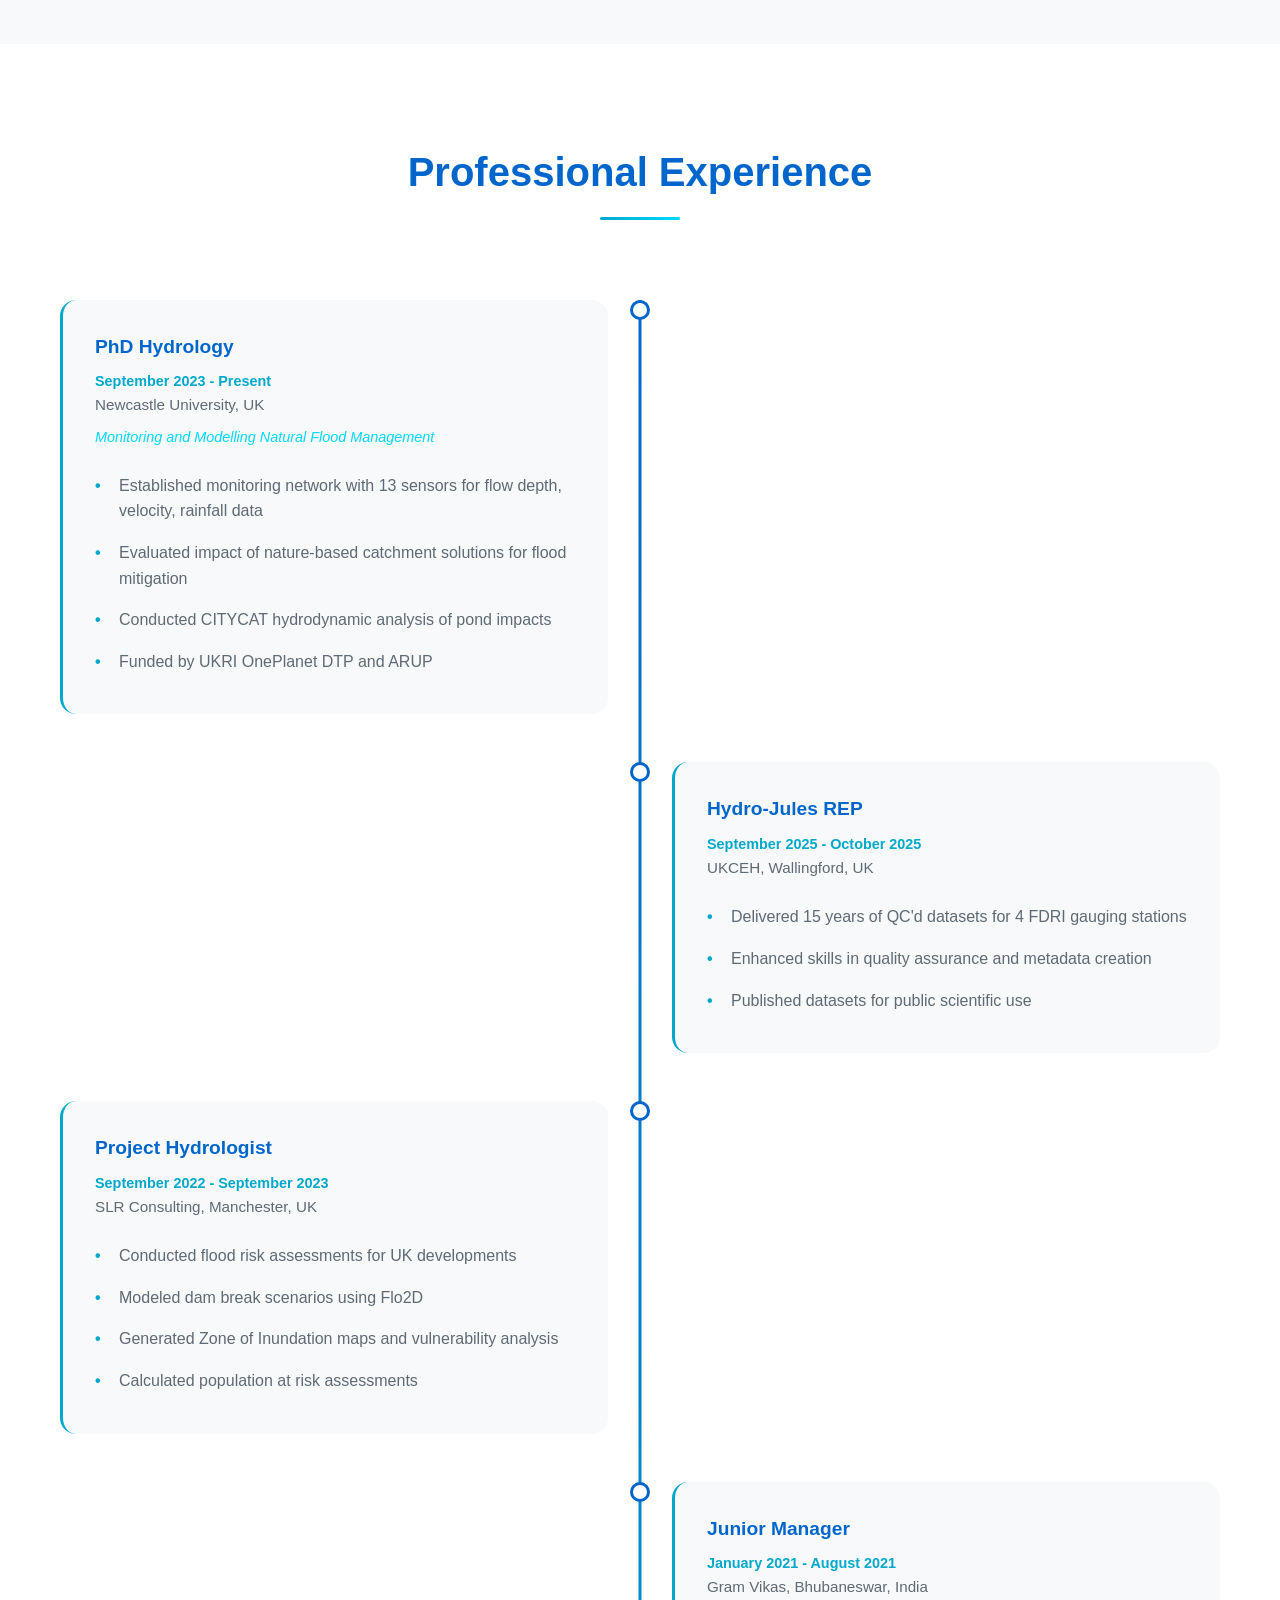
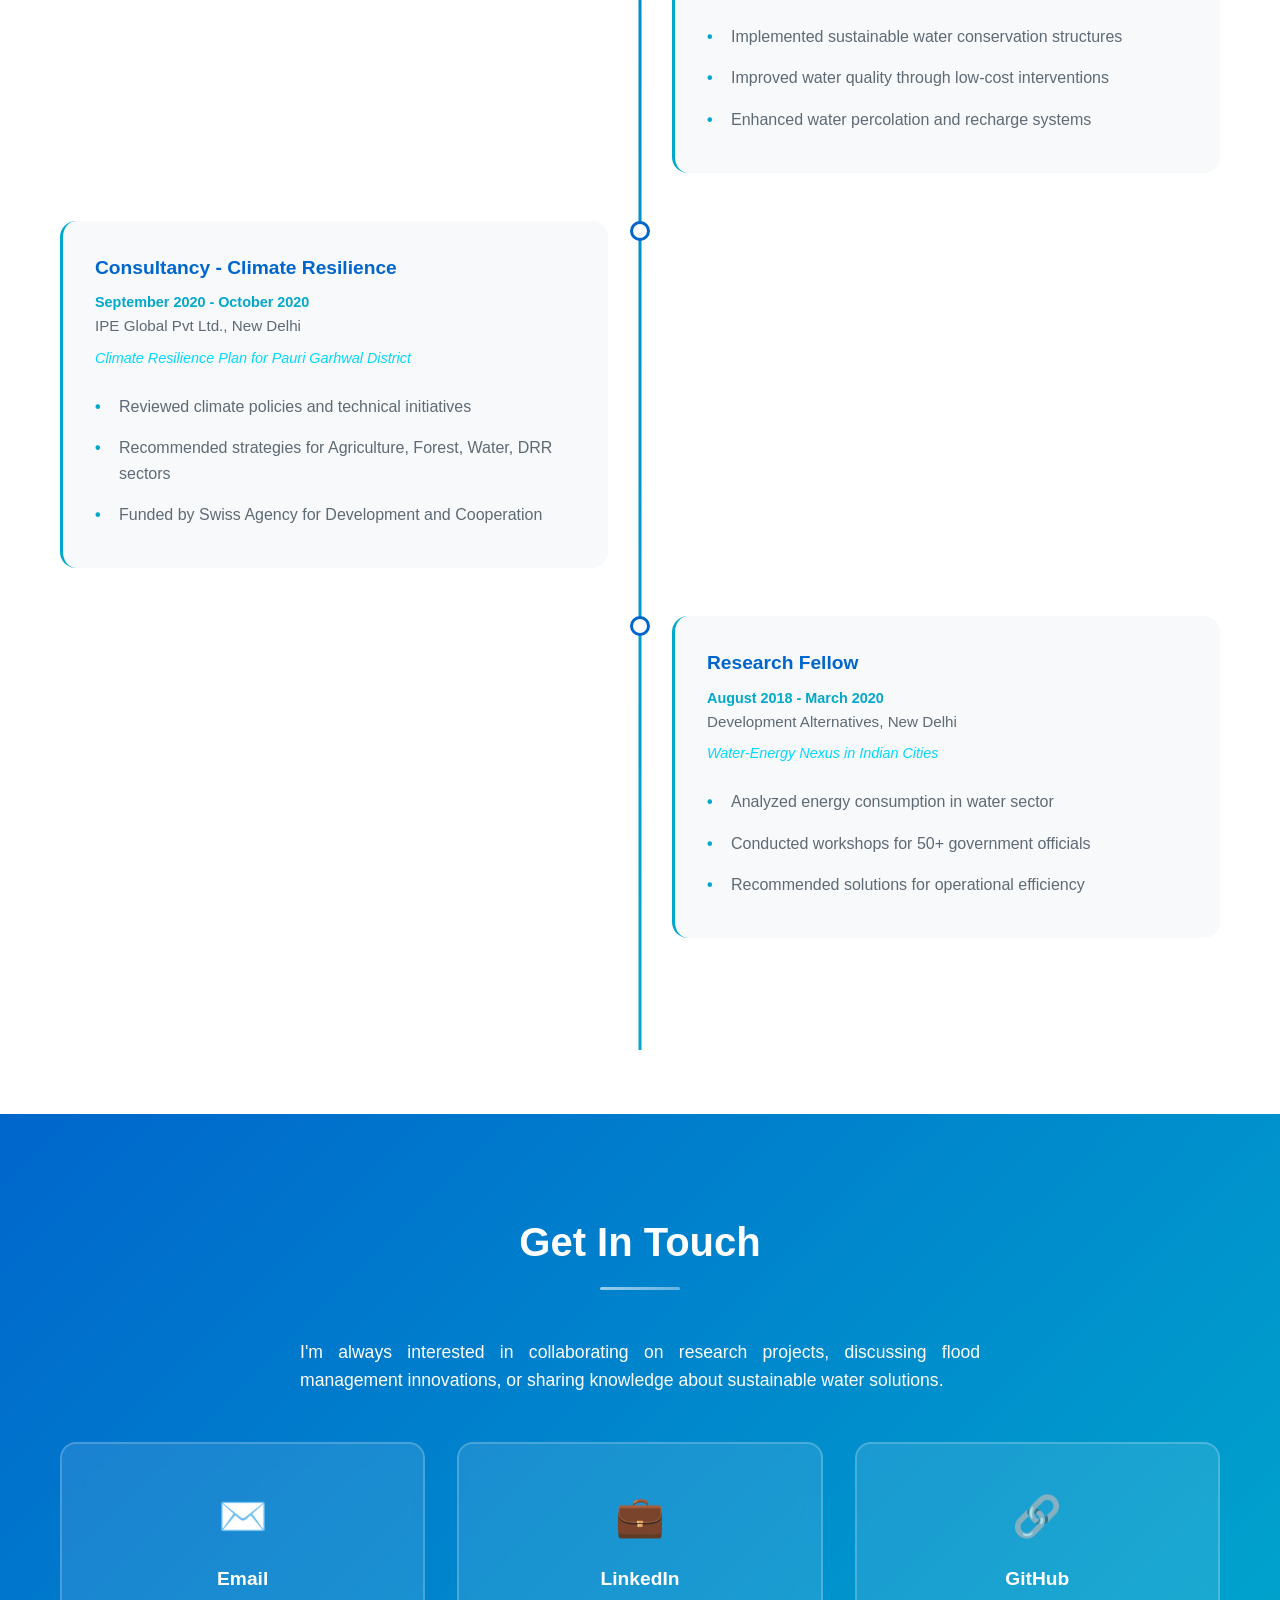
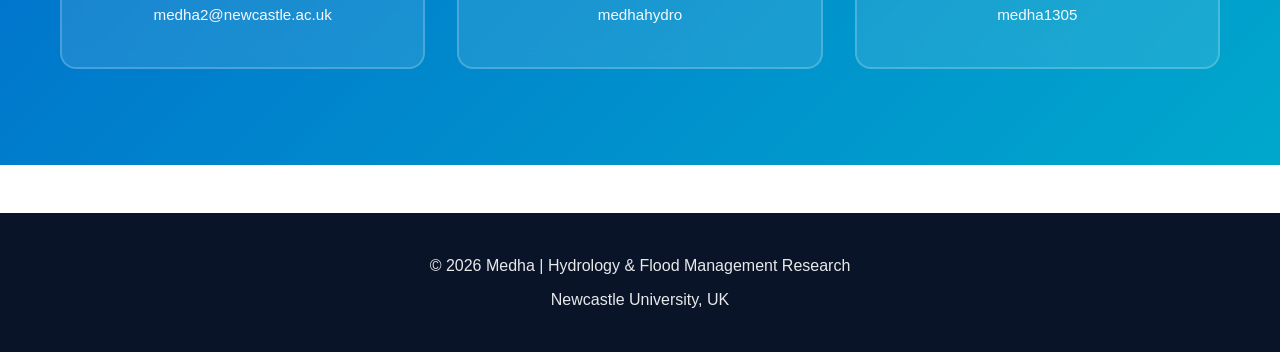
==== commit 4b483fe9: "Refactor research page layout and content for improved clarity and navigation - Updated the title an" ====
--- a/index.html
+++ b/index.html
@@ -38,7 +38,7 @@
             <p class="hero-description">Researching innovative solutions for climate-resilient water management</p>
             <div class="hero-cta">
                 <a href="#about" class="btn btn-primary">Explore My Work</a>
-                <a href="Research/" class="btn btn-outline">Visit Research Page</a>
+                <a href="Research/" class="btn btn-outline">More Research</a>
                 <a href="#contact" class="btn btn-outline">Get In Touch</a>
             </div>
         </div>
@@ -261,7 +261,7 @@
 
                     <div class="research-page-entry">
                         <p>There is now a dedicated research page for this project with the current photo sphere and focused project context.</p>
-                        <a href="Research/" class="btn btn-primary">Visit Full Research Page</a>
+                        <a href="Research/" class="btn btn-primary">More Research</a>
                     </div>
 
                     <div class="research-highlights">
@@ -300,7 +300,7 @@
                     </div>
                     <p class="panorama-caption">Explore the field site in an interactive 360&deg; view. Drag to look around the offline pond setting, inspect the channel edge, and zoom in for more detail on the monitoring context.</p>
                     <div class="panorama-frame">
-                        <div class="panorama-viewer" id="panorama" data-panorama-src="360_Images/panorama-360.jpeg">
+                        <div class="panorama-viewer" id="panorama" data-panorama-src="Images/panorama-360.jpeg">
                             <div class="panorama-loading">
                                 <span class="panorama-loading-label">Loading 360&deg; panorama...</span>
                             </div>
--- a/styles.css
+++ b/styles.css
@@ -1024,6 +1024,16 @@
     padding-top: 5rem;
 }
 
+.research-page-overview {
+    grid-template-columns: minmax(0, 1fr) minmax(280px, 0.75fr);
+    align-items: stretch;
+    margin-bottom: 4rem;
+}
+
+.research-page-overview .research-highlights {
+    margin-top: 0;
+}
+
 .research-page-intro {
     max-width: 920px;
     margin: 0 auto 3rem;
@@ -1038,6 +1048,184 @@
 
 .research-page-grid {
     margin-top: 3rem;
+}
+
+.research-pond-library {
+    margin-top: 4rem;
+}
+
+.pond-library-intro {
+    max-width: 920px;
+    margin: 0 auto 2.5rem;
+    text-align: center;
+}
+
+.pond-library-intro p:last-child {
+    color: var(--text-light);
+    line-height: 1.85;
+    text-align: justify;
+}
+
+.pond-library-intro span {
+    color: var(--primary);
+    font-weight: 700;
+}
+
+.pond-viewer-layout {
+    display: grid;
+    grid-template-columns: minmax(0, 1.45fr) minmax(280px, 0.55fr);
+    gap: 1.5rem;
+    align-items: start;
+}
+
+.pond-viewer-card {
+    min-width: 0;
+}
+
+.research-page .panorama-viewer-wide {
+    width: 100%;
+    max-width: none;
+    min-height: 420px;
+    max-height: min(72vh, 700px);
+    aspect-ratio: 16 / 9;
+    border-radius: 20px;
+}
+
+.scene-detail-panel {
+    position: sticky;
+    top: 96px;
+    padding: 1.5rem;
+    border-radius: 18px;
+    background: linear-gradient(180deg, #ffffff 0%, #f4fbff 100%);
+    border: 1px solid rgba(0, 102, 204, 0.12);
+    box-shadow: 0 14px 30px rgba(17, 103, 168, 0.08);
+}
+
+.scene-detail-kicker {
+    margin-bottom: 0.65rem;
+    color: var(--secondary);
+    font-size: 0.78rem;
+    font-weight: 700;
+    letter-spacing: 0.16em;
+    text-transform: uppercase;
+}
+
+.scene-detail-panel h3 {
+    color: var(--primary);
+    font-size: 1.45rem;
+    line-height: 1.25;
+    margin-bottom: 0.85rem;
+}
+
+.scene-detail-panel p {
+    color: var(--text-light);
+    line-height: 1.75;
+    text-align: justify;
+}
+
+.scene-detail-list {
+    display: grid;
+    gap: 0.85rem;
+    margin: 1.25rem 0;
+}
+
+.scene-detail-list div {
+    padding-top: 0.85rem;
+    border-top: 1px solid rgba(0, 102, 204, 0.1);
+}
+
+.scene-detail-list dt {
+    margin-bottom: 0.25rem;
+    color: var(--secondary);
+    font-size: 0.76rem;
+    font-weight: 700;
+    letter-spacing: 0.12em;
+    text-transform: uppercase;
+}
+
+.scene-detail-list dd {
+    color: var(--text);
+    font-weight: 600;
+    overflow-wrap: anywhere;
+}
+
+.scene-detail-link {
+    width: 100%;
+    text-align: center;
+    background: linear-gradient(135deg, #0051a8 0%, #0077c8 100%);
+    color: white;
+}
+
+.scene-detail-link:hover {
+    color: white;
+}
+
+.pond-scene-grid {
+    display: grid;
+    grid-template-columns: repeat(auto-fit, minmax(220px, 1fr));
+    gap: 1.25rem;
+    margin-top: 1.5rem;
+}
+
+.pond-scene-card {
+    display: grid;
+    gap: 0.55rem;
+    width: 100%;
+    padding: 0.75rem;
+    border-radius: 18px;
+    border: 1px solid rgba(0, 102, 204, 0.12);
+    background: white;
+    color: var(--text);
+    text-align: left;
+    cursor: pointer;
+    box-shadow: 0 12px 26px rgba(17, 103, 168, 0.08);
+    transition: transform 0.25s ease, border-color 0.25s ease, box-shadow 0.25s ease;
+}
+
+.pond-scene-card:hover,
+.pond-scene-card.is-active {
+    border-color: var(--secondary);
+    box-shadow: 0 16px 30px rgba(0, 102, 204, 0.14);
+    transform: translateY(-3px);
+}
+
+.pond-scene-card.is-active {
+    background: linear-gradient(180deg, #ffffff 0%, #eef9ff 100%);
+}
+
+.pond-scene-card:focus-visible {
+    outline: 3px solid rgba(0, 119, 200, 0.28);
+    outline-offset: 2px;
+}
+
+.pond-scene-card img {
+    display: block;
+    width: 100%;
+    aspect-ratio: 16 / 7;
+    object-fit: contain;
+    border-radius: 14px;
+    background: #061a2d;
+}
+
+.scene-card-pond {
+    color: var(--secondary);
+    font-size: 0.78rem;
+    font-weight: 700;
+    letter-spacing: 0.12em;
+    text-transform: uppercase;
+}
+
+.scene-card-title {
+    color: var(--primary);
+    font-size: 1rem;
+    font-weight: 700;
+    line-height: 1.25;
+}
+
+.scene-card-file {
+    color: var(--text-light);
+    font-size: 0.82rem;
+    overflow-wrap: anywhere;
 }
 
 .research-page .footer {
@@ -1250,12 +1438,17 @@
     .about-story-grid,
     .about-focus-grid,
     .research-content,
-    .page-hero-layout {
+    .page-hero-layout,
+    .pond-viewer-layout {
         grid-template-columns: 1fr;
     }
 
     .about-focus {
         grid-template-columns: 1fr;
+    }
+
+    .scene-detail-panel {
+        position: static;
     }
 }
 
@@ -1326,9 +1519,20 @@
         aspect-ratio: 9 / 14;
     }
 
+    .research-page .panorama-viewer-wide {
+        width: 100%;
+        min-height: 320px;
+        max-height: 70vh;
+        aspect-ratio: 16 / 10;
+    }
+
     .panorama-viewer:fullscreen {
         width: 100vw;
         height: 100vh;
+    }
+
+    .pond-scene-grid {
+        grid-template-columns: repeat(auto-fit, minmax(180px, 1fr));
     }
 
     .skills-grid,
@@ -1404,4 +1608,9 @@
     .panorama-actions {
         flex-direction: column;
     }
-}
+
+    .research-page .panorama-viewer-wide {
+        min-height: 260px;
+        aspect-ratio: 4 / 3;
+    }
+}
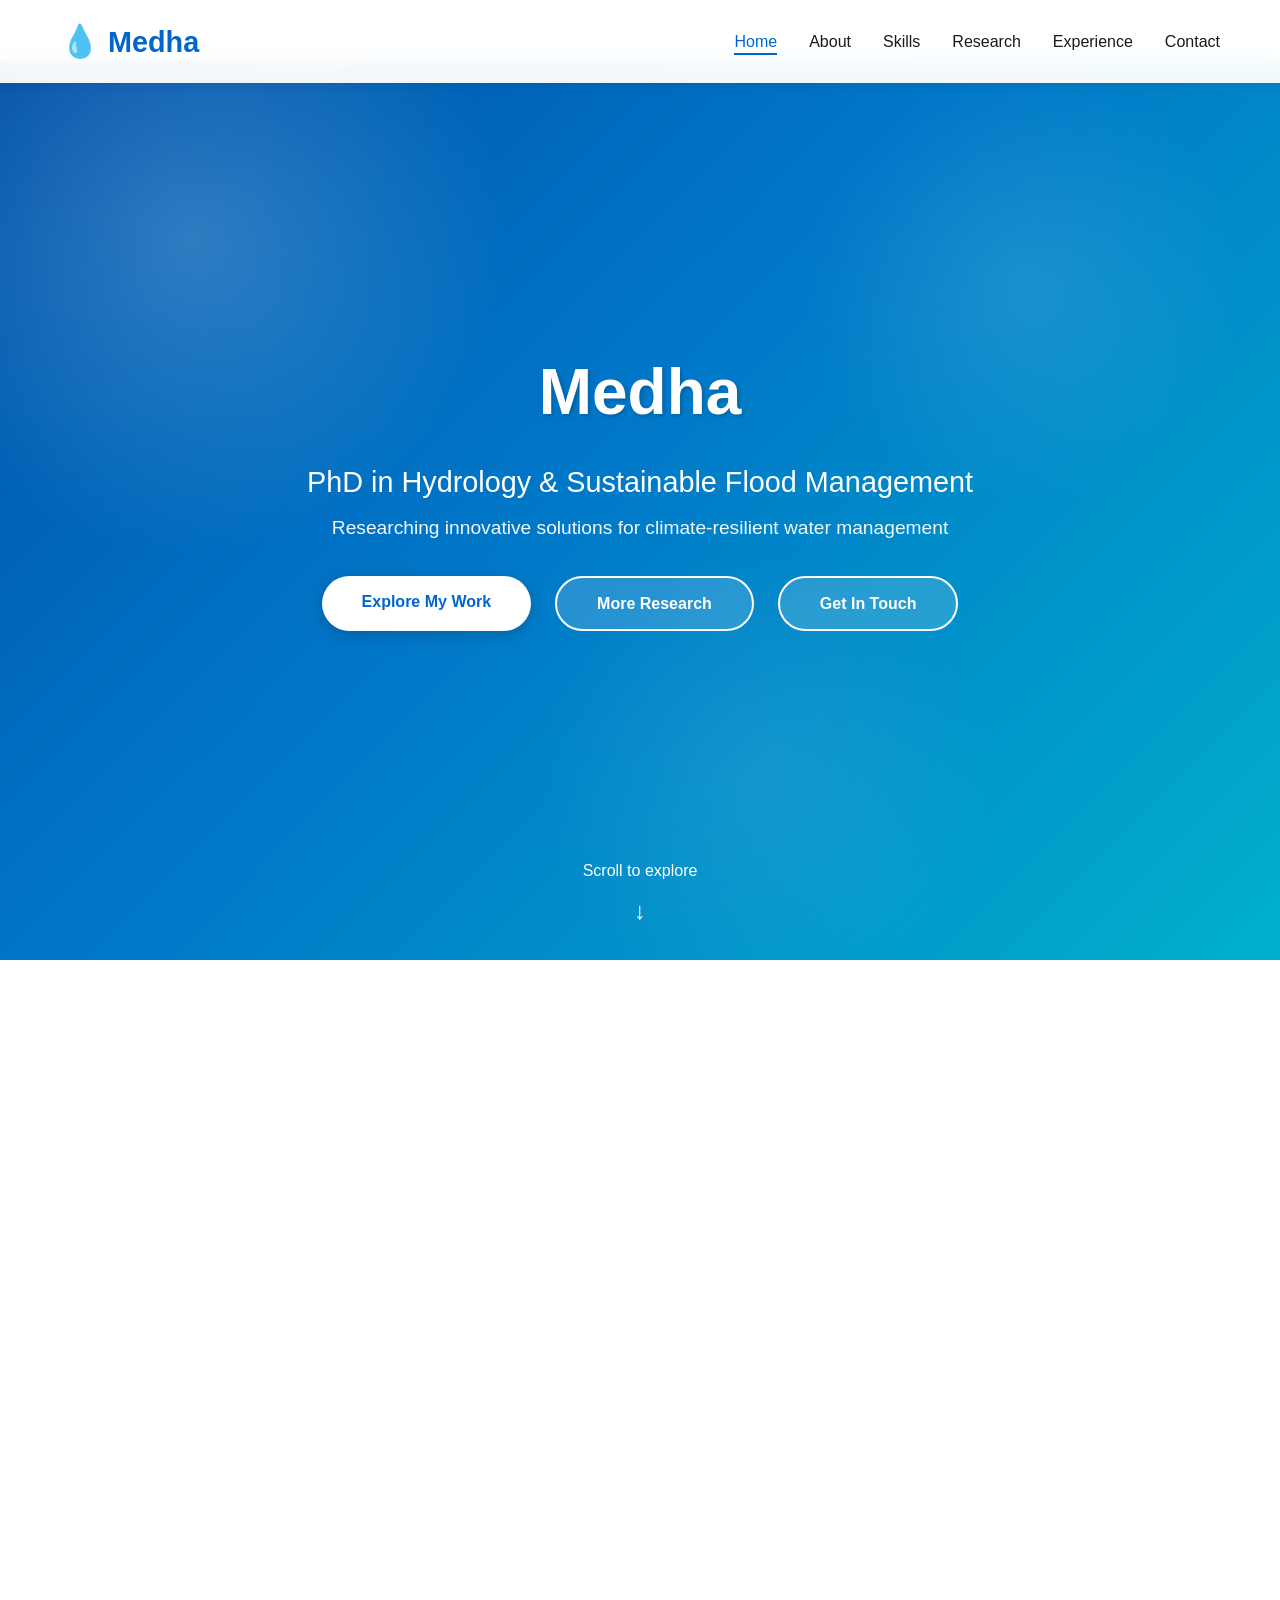
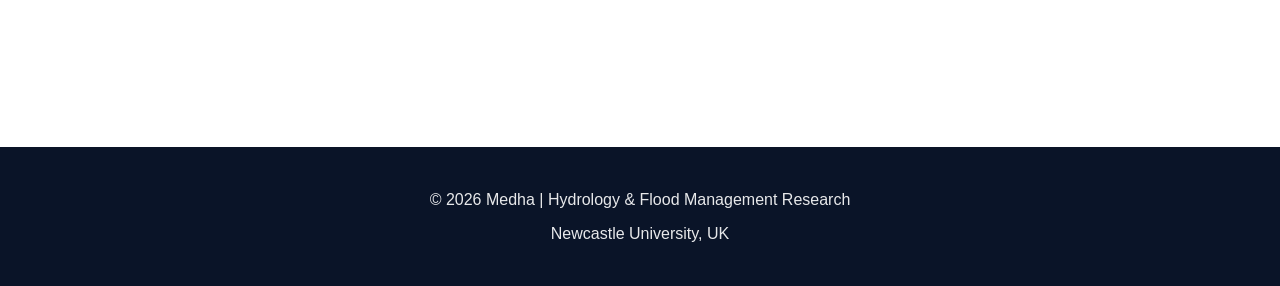
==== commit 696e21c5: "Refactor styles and enhance functionality in research components - Removed unused CSS variables and " ====
--- a/index.html
+++ b/index.html
@@ -2,6 +2,8 @@
 <html lang="en">
 <head>
     <meta charset="UTF-8">
+    <meta http-equiv="Content-Security-Policy" content="default-src 'self'; script-src 'self'; style-src 'self'; img-src 'self' data:; connect-src 'self'; object-src 'none'; base-uri 'self'; form-action 'self'; upgrade-insecure-requests">
+    <meta name="referrer" content="strict-origin-when-cross-origin">
     <meta name="viewport" content="width=device-width, initial-scale=1.0">
     <title>Medha - Hydrology & Flood Management Research</title>
     <link rel="stylesheet" href="styles.css">
@@ -307,13 +309,39 @@
                         </div>
                     </div>
                     <div class="panorama-controls">
-                        <p>Drag to look around, use the mouse wheel or pinch to zoom, and switch to fullscreen for a more immersive view. Arrow keys also work when the viewer is focused, and the panorama resumes automatic rotation after a short pause.</p>
+                        <p>Use the icons to pause rotation, zoom, reset, or open fullscreen. You can also drag, scroll, pinch, or use arrow keys when the viewer is focused.</p>
                         <div class="panorama-actions">
-                            <button id="autoRotateBtn" type="button" class="btn btn-small" aria-pressed="true">Pause Rotation</button>
-                            <button id="zoomInBtn" type="button" class="btn btn-small">Zoom In</button>
-                            <button id="zoomOutBtn" type="button" class="btn btn-small">Zoom Out</button>
-                            <button id="resetBtn" type="button" class="btn btn-small">Reset View</button>
-                            <button id="fullscreenBtn" type="button" class="btn btn-small">Fullscreen</button>
+                            <button id="autoRotateBtn" type="button" class="btn btn-small" data-icon-only="true" data-icon-class="panorama-control-icon" aria-label="Pause rotation" title="Pause rotation" aria-pressed="true">
+                                <svg class="panorama-control-icon" viewBox="0 0 24 24" aria-hidden="true">
+                                    <rect x="7" y="5" width="3.5" height="14" rx="1.2" fill="currentColor" stroke="none"></rect>
+                                    <rect x="13.5" y="5" width="3.5" height="14" rx="1.2" fill="currentColor" stroke="none"></rect>
+                                </svg>
+                            </button>
+                            <button id="zoomInBtn" type="button" class="btn btn-small" aria-label="Zoom in" title="Zoom in">
+                                <svg class="panorama-control-icon" viewBox="0 0 24 24" aria-hidden="true">
+                                    <circle cx="10" cy="10" r="5.5"></circle>
+                                    <path d="M10 7.3v5.4M7.3 10h5.4"></path>
+                                    <path d="M14.6 14.6 19 19"></path>
+                                </svg>
+                            </button>
+                            <button id="zoomOutBtn" type="button" class="btn btn-small" aria-label="Zoom out" title="Zoom out">
+                                <svg class="panorama-control-icon" viewBox="0 0 24 24" aria-hidden="true">
+                                    <circle cx="10" cy="10" r="5.5"></circle>
+                                    <path d="M7.3 10h5.4"></path>
+                                    <path d="M14.6 14.6 19 19"></path>
+                                </svg>
+                            </button>
+                            <button id="resetBtn" type="button" class="btn btn-small" aria-label="Reset view" title="Reset view">
+                                <svg class="panorama-control-icon" viewBox="0 0 24 24" aria-hidden="true">
+                                    <path d="M6 8V4m0 0h4M6 4l3.2 3.2"></path>
+                                    <path d="M7 14.2A6 6 0 1 0 11.8 6"></path>
+                                </svg>
+                            </button>
+                            <button id="fullscreenBtn" type="button" class="btn btn-small" aria-label="Fullscreen" title="Fullscreen">
+                                <svg class="panorama-control-icon" viewBox="0 0 24 24" aria-hidden="true">
+                                    <path d="M8 4H4v4M16 4h4v4M8 20H4v-4M16 20h4v-4"></path>
+                                </svg>
+                            </button>
                         </div>
                     </div>
                 </div>
@@ -453,13 +481,13 @@
                         <p>medha2@newcastle.ac.uk</p>
                     </a>
 
-                    <a href="https://www.linkedin.com/in/medhahydro/" target="_blank" class="contact-card">
+                    <a href="https://www.linkedin.com/in/medhahydro/" target="_blank" rel="noopener noreferrer" class="contact-card">
                         <span class="contact-icon">&#128188;</span>
                         <h3>LinkedIn</h3>
                         <p>medhahydro</p>
                     </a>
 
-                    <a href="https://github.com/medha1305" target="_blank" class="contact-card">
+                    <a href="https://github.com/medha1305" target="_blank" rel="noopener noreferrer" class="contact-card">
                         <span class="contact-icon">&#128279;</span>
                         <h3>GitHub</h3>
                         <p>medha1305</p>
--- a/styles.css
+++ b/styles.css
@@ -848,16 +848,36 @@
 }
 
 .panorama-actions {
-    display: flex;
+    display: grid;
+    grid-template-columns: repeat(5, minmax(3.4rem, 1fr));
     gap: 0.85rem;
-    flex-wrap: wrap;
+    max-width: 520px;
 }
 
 .panorama-actions .btn {
+    width: 100%;
+    min-width: 0;
+    min-height: 3.25rem;
+    display: inline-flex;
+    align-items: center;
+    justify-content: center;
+    padding: 0.85rem 0;
+    border-radius: 16px;
     background: rgba(255, 255, 255, 0.94);
     color: var(--primary);
     border: 1px solid rgba(0, 102, 204, 0.14);
     box-shadow: 0 10px 24px rgba(17, 103, 168, 0.08);
+}
+
+.panorama-control-icon {
+    width: 1.28rem;
+    height: 1.28rem;
+    fill: none;
+    stroke: currentColor;
+    stroke-width: 1.9;
+    stroke-linecap: round;
+    stroke-linejoin: round;
+    flex: 0 0 auto;
 }
 
 .panorama-actions .btn:hover {
@@ -1431,6 +1451,17 @@
     opacity: 0.9;
 }
 
+.scroll-reveal {
+    opacity: 0;
+    transform: translateY(20px);
+    transition: opacity 0.6s ease-out, transform 0.6s ease-out;
+}
+
+.scroll-reveal.is-visible {
+    opacity: 1;
+    transform: translateY(0);
+}
+
 /* ===========================
    Responsive Design
    =========================== */
@@ -1457,6 +1488,10 @@
         display: none;
     }
 
+    .nav-menu.is-open {
+        display: flex;
+    }
+
     .hamburger {
         display: flex;
     }
@@ -1480,6 +1515,10 @@
 
     .btn {
         width: 100%;
+    }
+
+    .panorama-actions {
+        grid-template-columns: repeat(5, minmax(0, 1fr));
     }
 
     .section-title {
@@ -1606,7 +1645,7 @@
     }
 
     .panorama-actions {
-        flex-direction: column;
+        grid-template-columns: repeat(5, minmax(0, 1fr));
     }
 
     .research-page .panorama-viewer-wide {
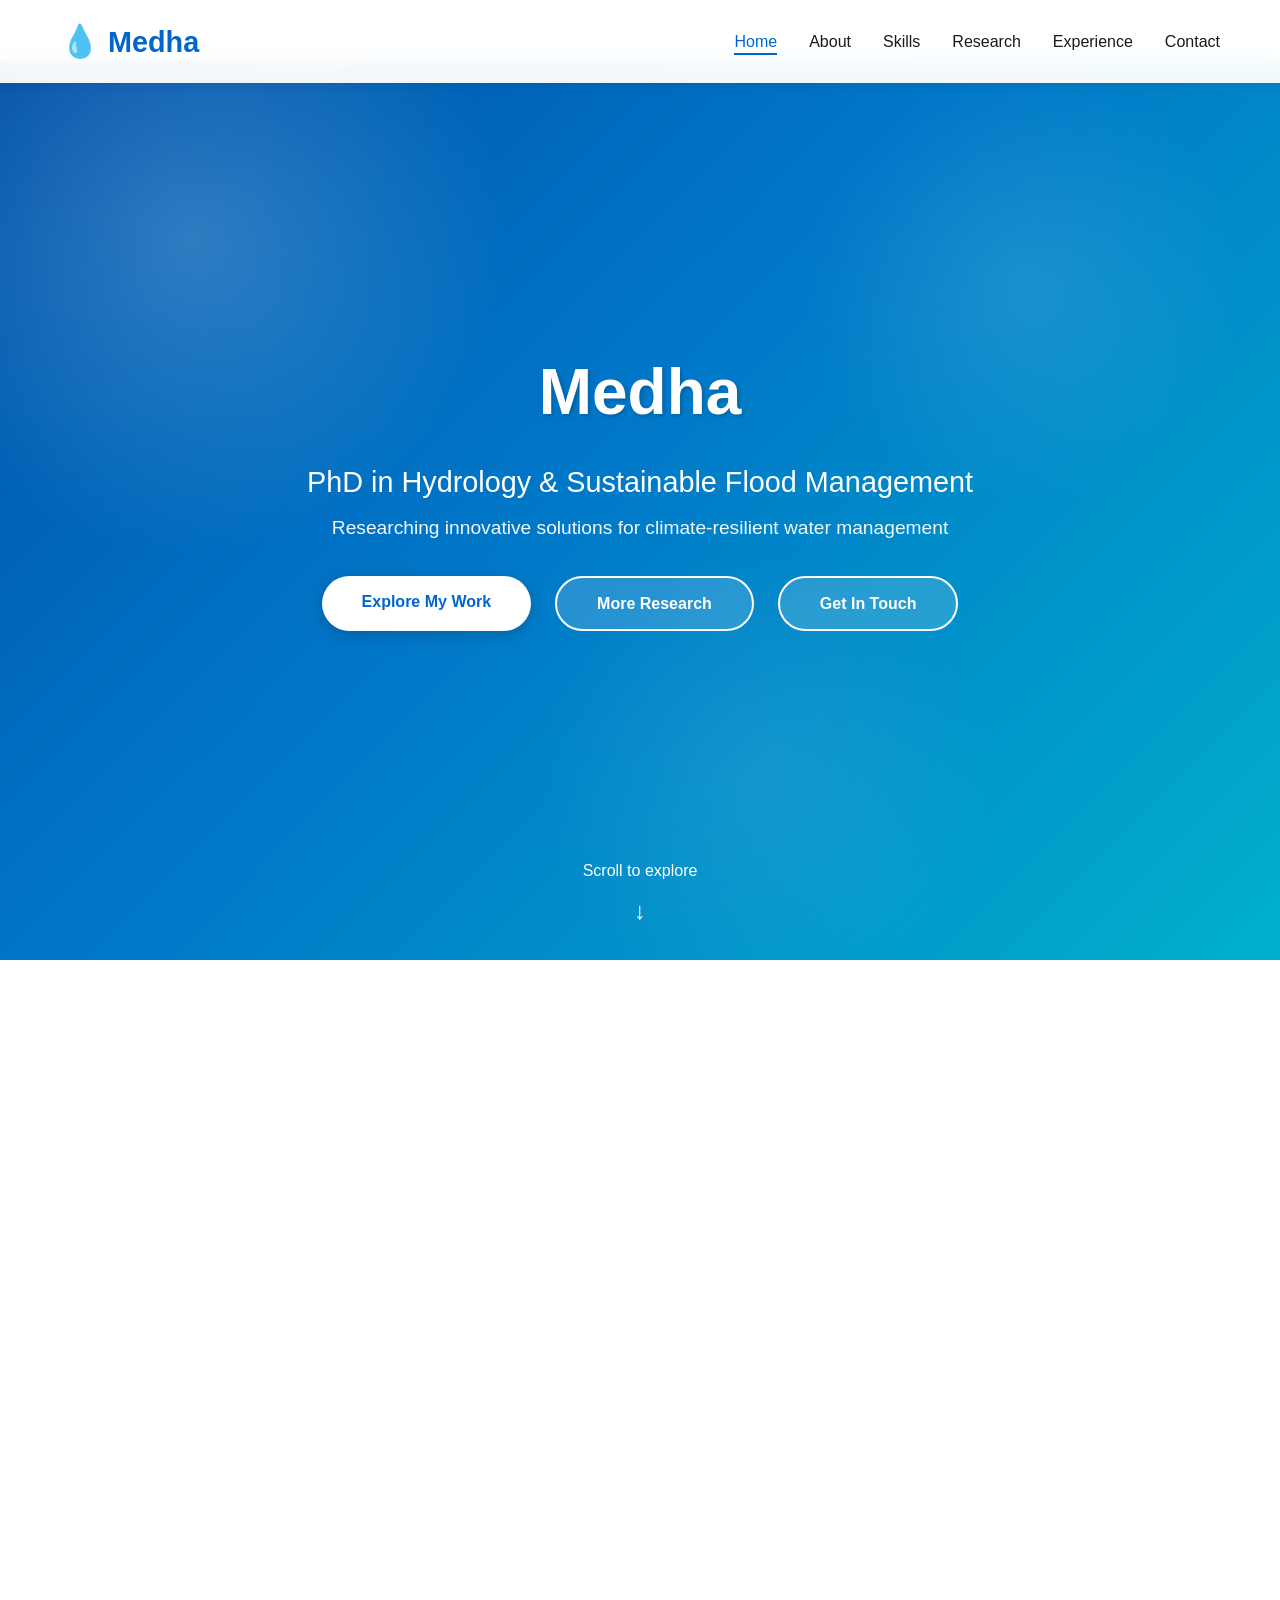
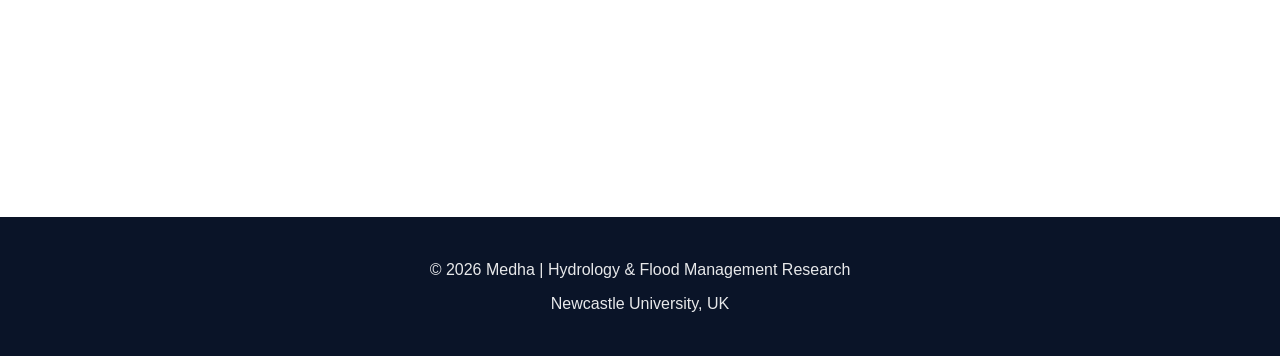
==== commit 44e42216: "Enhance research section with updated content, improved layout, and new styling for better user enga" ====
--- a/index.html
+++ b/index.html
@@ -256,14 +256,24 @@
 
             <div class="research-content">
                 <div class="research-info">
+                    <p class="section-kicker">Current PhD Research</p>
                     <h3>Monitoring of Offline Ponds</h3>
                     <p class="research-date">PhD Research - Newcastle University (2023-Present)</p>
 
-                    <p>This groundbreaking project evaluates nature-based flood management solutions through comprehensive field monitoring and hydrodynamic modeling. The interactive panoramic view below showcases the actual research site where we've installed 13 sensors to collect real-time data on flow depth, velocity, and rainfall patterns.</p>
+                    <p>This project investigates how offline ponds can support nature-based flood management in real catchment conditions. Field monitoring, 360&deg; site documentation, and hydrodynamic modelling are used together to understand how water moves through the pond network during rainfall events.</p>
 
                     <div class="research-page-entry">
-                        <p>There is now a dedicated research page for this project with the current photo sphere and focused project context.</p>
-                        <a href="Research/" class="btn btn-primary">More Research</a>
+                        <div>
+                            <span class="research-page-label">Dedicated 360&deg; Site Page</span>
+                            <p>Open the full research site collection to view the inlet, outlet, and pond overview locations as interactive 360&deg; scenes.</p>
+                        </div>
+                        <a href="Research/" class="btn btn-primary">Explore Full Research Site</a>
+                    </div>
+
+                    <div class="research-stat-strip" aria-label="Research project summary">
+                        <span><strong>13</strong> sensors</span>
+                        <span><strong>4</strong> ponds</span>
+                        <span><strong>360&deg;</strong> field views</span>
                     </div>
 
                     <div class="research-highlights">
@@ -295,12 +305,12 @@
                 <div class="panorama-section">
                     <div class="panorama-header">
                         <div>
-                            <p class="panorama-eyebrow">360&deg; Panorama</p>
-                            <h4>Interactive field site view</h4>
-                        </div>
-                        <span class="panorama-status">Research site</span>
-                    </div>
-                    <p class="panorama-caption">Explore the field site in an interactive 360&deg; view. Drag to look around the offline pond setting, inspect the channel edge, and zoom in for more detail on the monitoring context.</p>
+                            <p class="panorama-eyebrow">Research Site Preview</p>
+                            <h4>Look around the monitoring site</h4>
+                        </div>
+                        <a class="panorama-status" href="Research/">Open full site</a>
+                    </div>
+                    <p class="panorama-caption">Use this preview to look around one field view, then open the dedicated Research page to move through the full collection of pond monitoring locations.</p>
                     <div class="panorama-frame">
                         <div class="panorama-viewer" id="panorama" data-panorama-src="Images/panorama-360.jpeg">
                             <div class="panorama-loading">
@@ -343,6 +353,7 @@
                                 </svg>
                             </button>
                         </div>
+                        <a class="panorama-full-link" href="Research/">View all 360&deg; research site scenes</a>
                     </div>
                 </div>
             </div>
--- a/styles.css
+++ b/styles.css
@@ -582,9 +582,11 @@
 }
 
 .research-info h3 {
-    font-size: 1.8rem;
+    font-size: clamp(2rem, 4vw, 3rem);
     color: var(--primary);
     margin-bottom: 0.5rem;
+    line-height: 1.08;
+    letter-spacing: -0.03em;
 }
 
 .research-date {
@@ -602,16 +604,74 @@
 }
 
 .research-page-entry {
+    display: grid;
+    grid-template-columns: minmax(0, 1fr) auto;
+    gap: 1.25rem;
+    align-items: center;
     margin-bottom: 2rem;
-    padding: 1.35rem;
+    padding: 1.45rem;
+    border-radius: 24px;
+    background:
+        radial-gradient(circle at top right, rgba(0, 176, 204, 0.16), transparent 34%),
+        linear-gradient(135deg, #073e6f 0%, #0b78a6 100%);
+    border: 1px solid rgba(255, 255, 255, 0.18);
+    box-shadow: 0 18px 36px rgba(7, 62, 111, 0.18);
+}
+
+.research-page-entry p {
+    margin: 0;
+    color: rgba(255, 255, 255, 0.88);
+    line-height: 1.65;
+    text-align: left;
+}
+
+.research-page-label {
+    display: inline-block;
+    margin-bottom: 0.45rem;
+    color: #d8f7ff;
+    font-size: 0.78rem;
+    font-weight: 800;
+    letter-spacing: 0.14em;
+    text-transform: uppercase;
+}
+
+.research-page-entry .btn {
+    width: auto;
+    white-space: nowrap;
+    background: white;
+    color: var(--primary);
+    box-shadow: 0 14px 28px rgba(4, 21, 36, 0.16);
+}
+
+.research-page-entry .btn:hover {
+    color: var(--primary);
+    transform: translateY(-2px);
+}
+
+.research-stat-strip {
+    display: grid;
+    grid-template-columns: repeat(3, minmax(0, 1fr));
+    gap: 0.85rem;
+    margin-bottom: 2rem;
+}
+
+.research-stat-strip span {
+    padding: 0.95rem;
     border-radius: 18px;
-    background: linear-gradient(180deg, #ffffff 0%, #f3faff 100%);
-    border: 1px solid rgba(0, 102, 204, 0.12);
-    box-shadow: 0 12px 26px rgba(17, 103, 168, 0.08);
-}
-
-.research-page-entry p {
-    margin-bottom: 1rem;
+    background: rgba(255, 255, 255, 0.86);
+    border: 1px solid rgba(0, 102, 204, 0.1);
+    color: var(--text-light);
+    font-size: 0.88rem;
+    font-weight: 700;
+    text-align: center;
+    box-shadow: 0 10px 22px rgba(17, 103, 168, 0.06);
+}
+
+.research-stat-strip strong {
+    display: block;
+    color: var(--primary);
+    font-size: 1.45rem;
+    line-height: 1.1;
 }
 
 .research-highlights {
@@ -655,10 +715,12 @@
 }
 
 .panorama-section {
-    background: linear-gradient(180deg, #ffffff 0%, #f5fbff 100%);
-    border: 1px solid rgba(0, 102, 204, 0.12);
-    border-radius: 24px;
-    box-shadow: 0 18px 40px rgba(17, 103, 168, 0.12);
+    background:
+        radial-gradient(circle at 50% 0%, rgba(0, 176, 204, 0.12), transparent 35%),
+        linear-gradient(180deg, #ffffff 0%, #f5fbff 100%);
+    border: 1px solid rgba(0, 102, 204, 0.14);
+    border-radius: 30px;
+    box-shadow: 0 24px 56px rgba(17, 103, 168, 0.16);
     overflow: hidden;
 }
 
@@ -693,6 +755,13 @@
     color: var(--primary);
     font-size: 0.85rem;
     font-weight: 700;
+    text-decoration: none;
+    transition: transform 0.2s ease, background 0.2s ease;
+}
+
+.panorama-status:hover {
+    background: rgba(0, 168, 204, 0.16);
+    transform: translateY(-2px);
 }
 
 .panorama-caption {
@@ -896,6 +965,27 @@
     border-color: transparent;
 }
 
+.panorama-full-link {
+    display: inline-flex;
+    justify-content: center;
+    width: 100%;
+    margin-top: 1rem;
+    padding: 0.9rem 1rem;
+    border-radius: 16px;
+    background: linear-gradient(135deg, #0051a8 0%, #0077c8 100%);
+    color: white;
+    font-weight: 800;
+    text-decoration: none;
+    box-shadow: 0 14px 28px rgba(17, 103, 168, 0.16);
+    transition: transform 0.2s ease, box-shadow 0.2s ease;
+}
+
+.panorama-full-link:hover {
+    color: white;
+    transform: translateY(-2px);
+    box-shadow: 0 18px 34px rgba(17, 103, 168, 0.22);
+}
+
 .other-projects {
     margin-top: 4rem;
 }
@@ -1481,6 +1571,14 @@
     .scene-detail-panel {
         position: static;
     }
+
+    .research-page-entry {
+        grid-template-columns: 1fr;
+    }
+
+    .research-page-entry .btn {
+        width: 100%;
+    }
 }
 
 @media (max-width: 768px) {
@@ -1519,6 +1617,10 @@
 
     .panorama-actions {
         grid-template-columns: repeat(5, minmax(0, 1fr));
+    }
+
+    .research-stat-strip {
+        grid-template-columns: 1fr;
     }
 
     .section-title {
